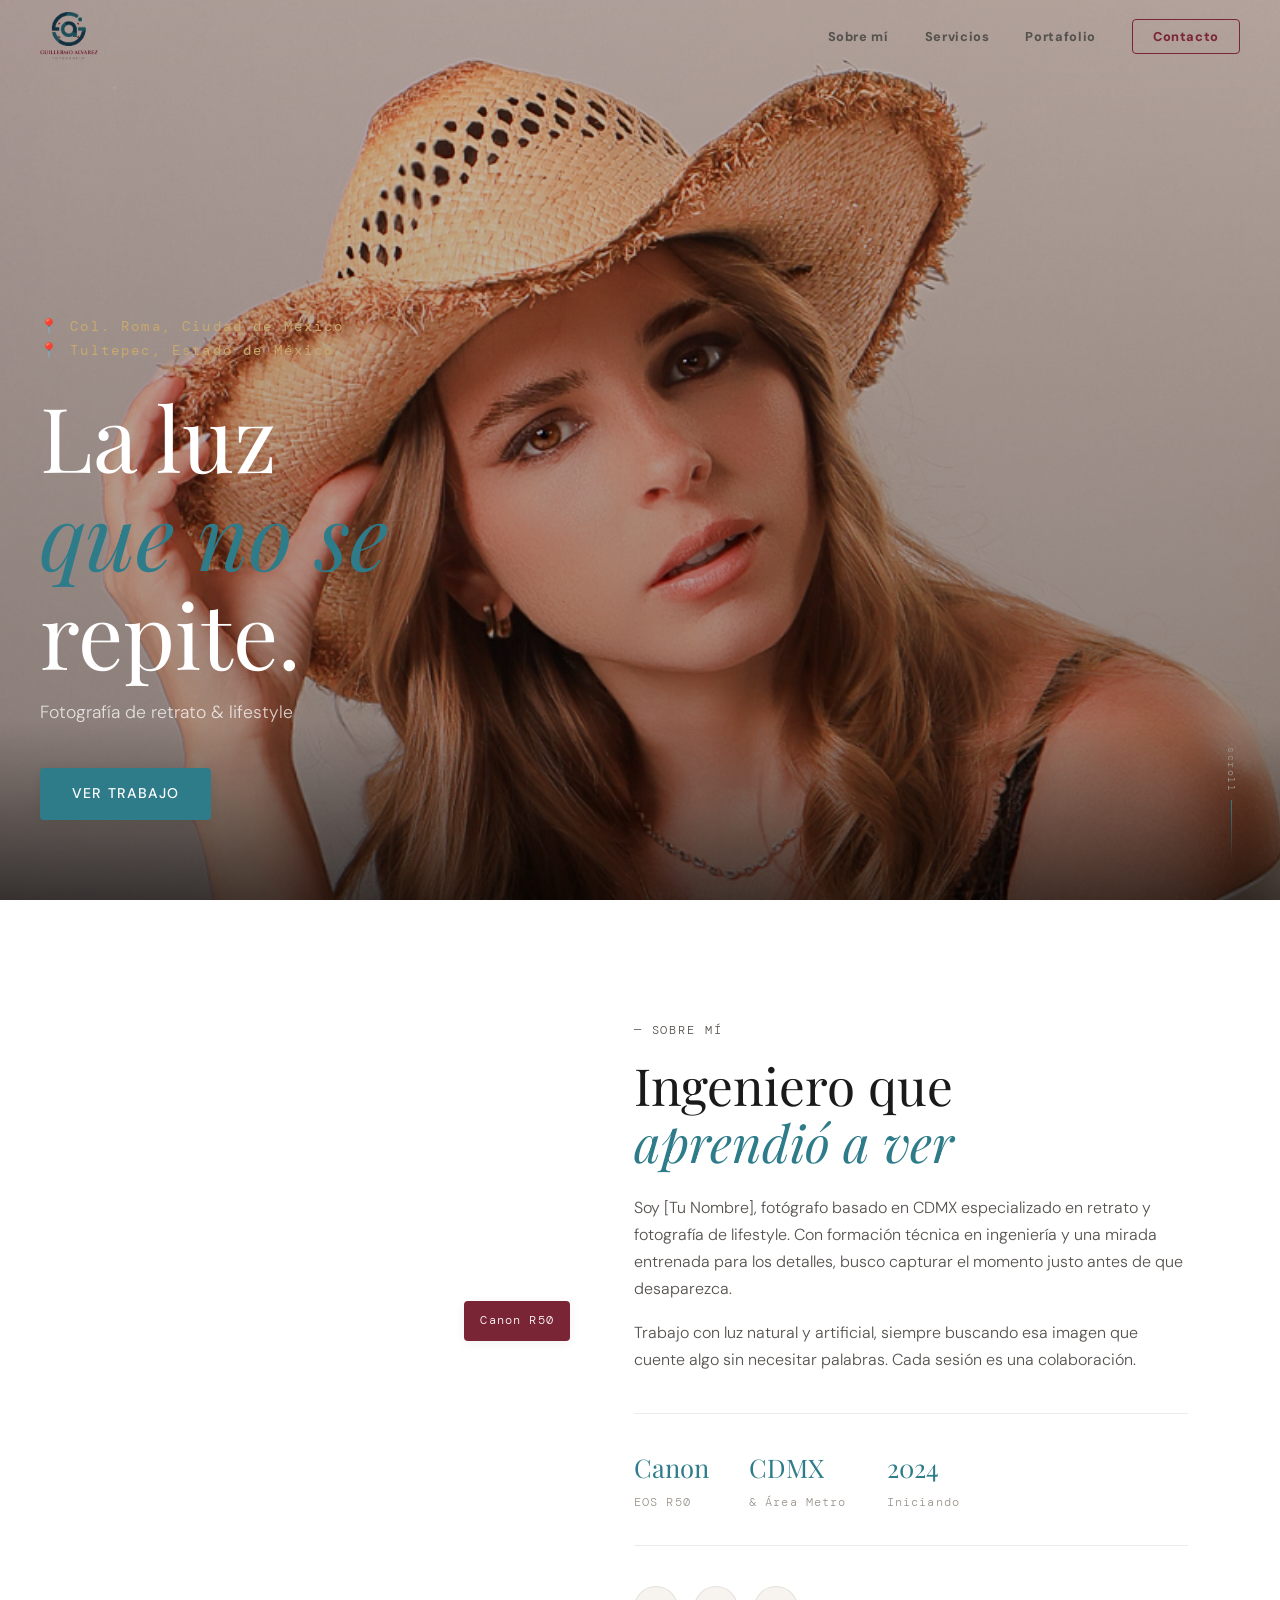
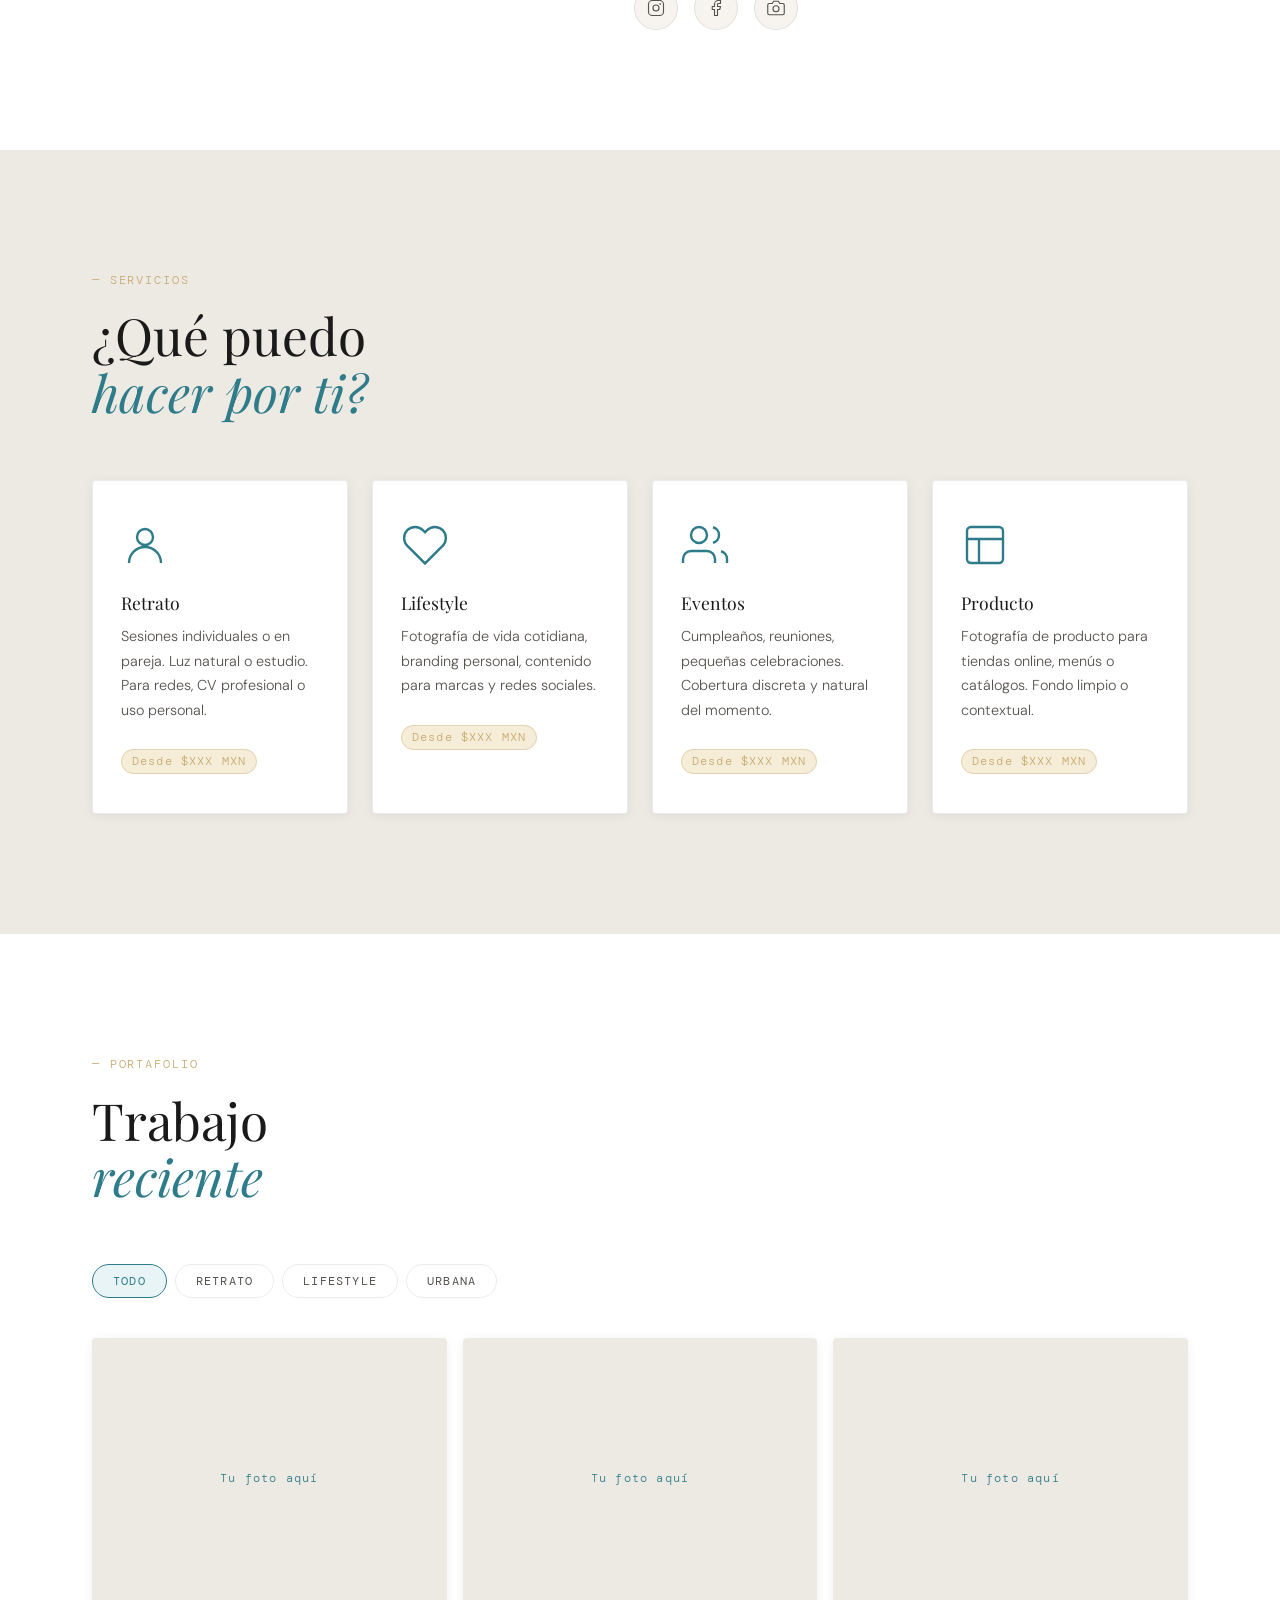
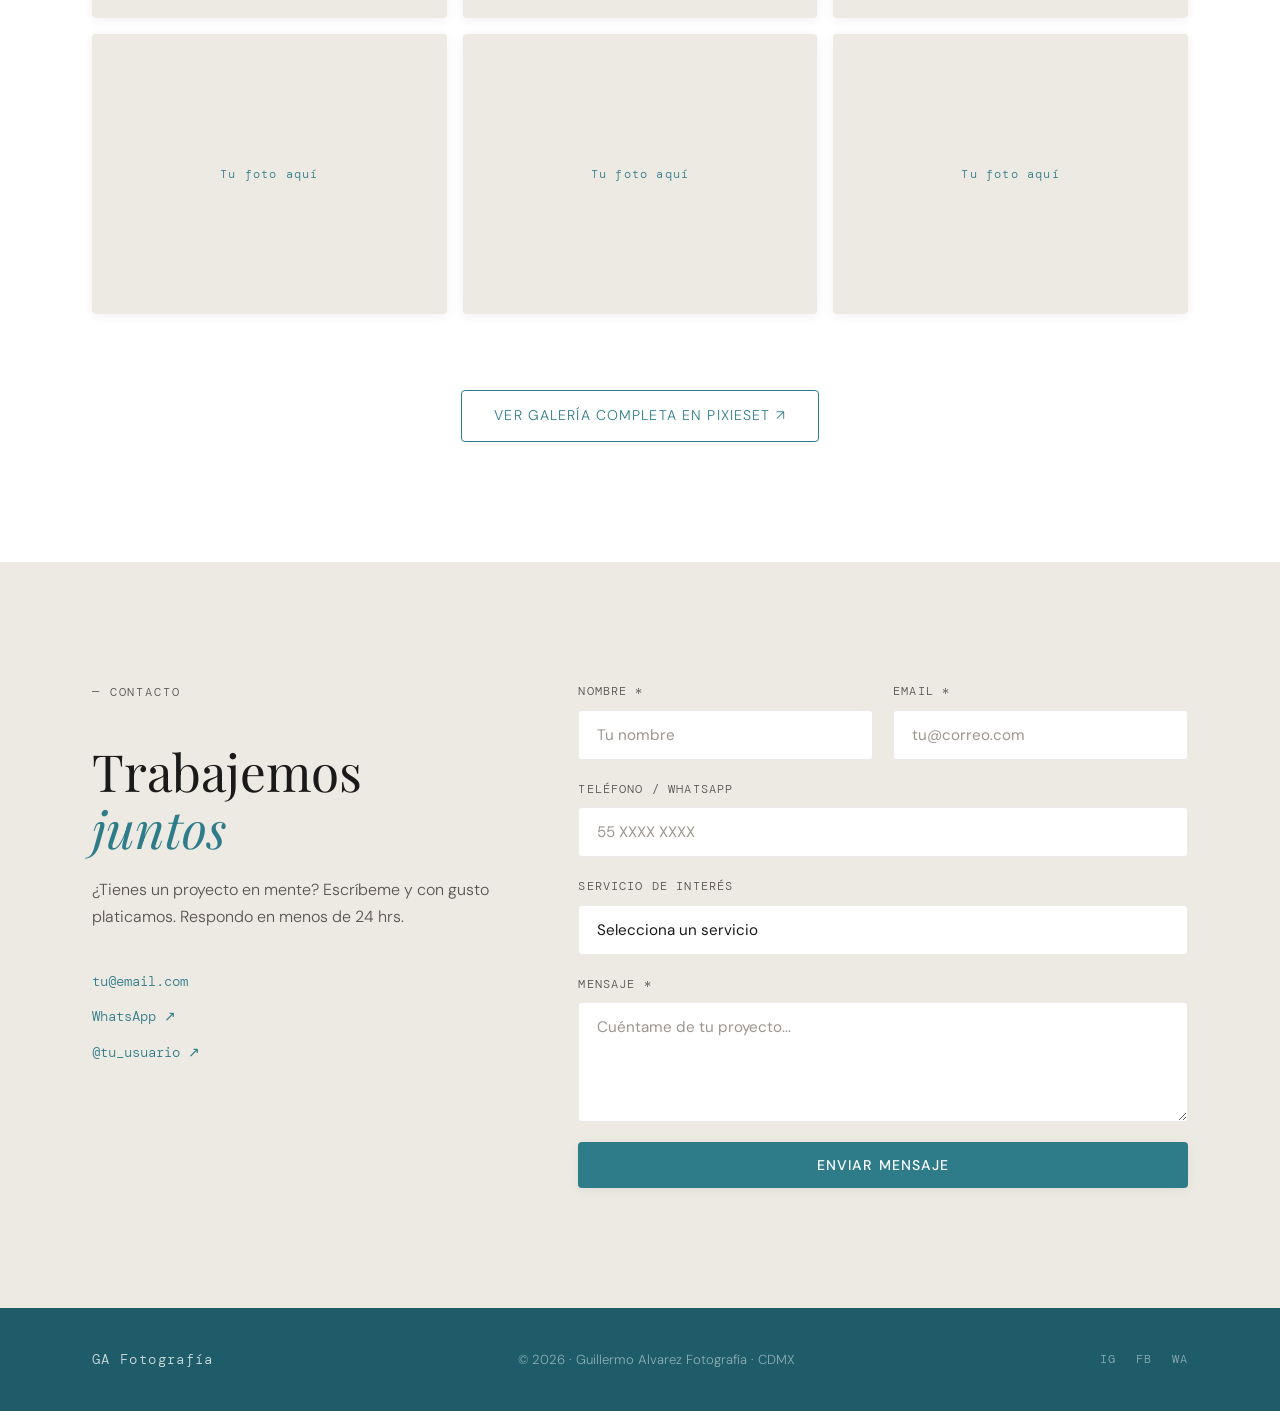
==== index.html @ dd20d793 "Reforzar image hero" ====
<!DOCTYPE html>
<html lang="es">
<head>
  <meta charset="UTF-8" />
  <meta name="viewport" content="width=device-width, initial-scale=1.0" />
  <title>Guillermo Alvarez — Fotografía CDMX</title>
  <meta name="description" content="Fotografía de retrato y lifestyle en CDMX. Guillermo Alvarez Fotografía. Sesiones profesionales y más." />

  <!-- Fonts -->
  <link rel="preconnect" href="https://fonts.googleapis.com">
  <link rel="preconnect" href="https://fonts.gstatic.com" crossorigin>
  <link href="https://fonts.googleapis.com/css2?family=Playfair+Display:ital,wght@0,400;0,700;1,400&family=DM+Sans:wght@300;400;500&family=DM+Mono:wght@300;400&display=swap" rel="stylesheet">

  <link rel="stylesheet" href="assets/css/style.css" />
</head>
<body>

  <!-- ═══════════════════════════════════════════
       NAV
  ═══════════════════════════════════════════ -->
  <nav id="navbar">
    <div class="nav-logo">
      <!-- Pon tu PNG en assets/img/logo.png -->
      <img src="assets/image/logo.png" alt="Guillermo Alvarez Fotografía"
           onerror="this.style.display='none'; this.nextElementSibling.style.display='block'" />
      <span class="nav-logo-text" style="display:none">
        GA <span class="logo-gold">Fotografía</span>
      </span>
    </div>
    <button class="nav-toggle" aria-label="Menú">
      <span></span><span></span><span></span>
    </button>
    <ul class="nav-links">
      <li><a href="#about">Sobre mí</a></li>
      <li><a href="#services">Servicios</a></li>
      <li><a href="#portfolio">Portafolio</a></li>
      <li><a href="#contact" class="nav-cta">Contacto</a></li>
    </ul>
  </nav>

  <!-- ═══════════════════════════════════════════
       HERO
  ═══════════════════════════════════════════ -->
  <section id="hero">
    <div class="hero-bg">
      <!-- Reemplaza este src con tu foto hero -->
      <img src="assets/image/hero/hero_2.jpg" alt="Fotografía hero" class="hero-img" onerror="this.parentElement.classList.add('no-img')" />
      <div class="hero-overlay"></div>
    </div>
    <div class="hero-content">
      <p class="hero-label">📍 Col. Roma, Ciudad de México<br>📍 Tultepec, Estado de México</p>
      <h1 class="hero-title">
        La luz<br/>
        <em>que no se</em><br/>
        repite.
      </h1>
      <p class="hero-sub">Fotografía de retrato & lifestyle</p>
      <a href="#portfolio" class="btn-primary">Ver trabajo</a>
    </div>
    <div class="hero-scroll">
      <span>scroll</span>
      <div class="scroll-line"></div>
    </div>
  </section>

  <!-- ═══════════════════════════════════════════
       ABOUT
  ═══════════════════════════════════════════ -->
  <section id="about">
    <div class="container about-grid">
      <div class="about-img-wrap">
        <!-- Reemplaza con tu foto -->
        <img src="assets/img/about/perfil.jpg" alt="Tu nombre fotógrafo" onerror="this.style.display='none'" />
        <div class="about-img-placeholder">
          <span>TU FOTO</span>
        </div>
        <div class="about-badge">Canon R50</div>
      </div>
      <div class="about-text">
        <p class="section-label">— Sobre mí</p>
        <h2>Ingeniero que<br/><em>aprendió a ver</em></h2>
        <p>
          Soy [Tu Nombre], fotógrafo basado en CDMX especializado en retrato y fotografía de lifestyle.
          Con formación técnica en ingeniería y una mirada entrenada para los detalles,
          busco capturar el momento justo antes de que desaparezca.
        </p>
        <p>
          Trabajo con luz natural y artificial, siempre buscando esa imagen que cuente
          algo sin necesitar palabras. Cada sesión es una colaboración.
        </p>
        <div class="about-stats">
          <div class="stat">
            <span class="stat-num">Canon</span>
            <span class="stat-label">EOS R50</span>
          </div>
          <div class="stat">
            <span class="stat-num">CDMX</span>
            <span class="stat-label">& Área Metro</span>
          </div>
          <div class="stat">
            <span class="stat-num">2024</span>
            <span class="stat-label">Iniciando</span>
          </div>
        </div>
        <div class="about-social">
          <a href="https://instagram.com/tu_usuario" target="_blank" rel="noopener" aria-label="Instagram">
            <svg viewBox="0 0 24 24" fill="none" stroke="currentColor" stroke-width="1.5"><rect x="2" y="2" width="20" height="20" rx="5"/><circle cx="12" cy="12" r="4"/><circle cx="17.5" cy="6.5" r="1" fill="currentColor" stroke="none"/></svg>
          </a>
          <a href="https://facebook.com/tu_usuario" target="_blank" rel="noopener" aria-label="Facebook">
            <svg viewBox="0 0 24 24" fill="none" stroke="currentColor" stroke-width="1.5"><path d="M18 2h-3a5 5 0 0 0-5 5v3H7v4h3v8h4v-8h3l1-4h-4V7a1 1 0 0 1 1-1h3z"/></svg>
          </a>
          <a href="https://pixieset.com/tu_usuario" target="_blank" rel="noopener" aria-label="Pixieset">
            <svg viewBox="0 0 24 24" fill="none" stroke="currentColor" stroke-width="1.5"><path d="M23 19a2 2 0 0 1-2 2H3a2 2 0 0 1-2-2V8a2 2 0 0 1 2-2h4l2-3h6l2 3h4a2 2 0 0 1 2 2z"/><circle cx="12" cy="13" r="4"/></svg>
          </a>
        </div>
      </div>
    </div>
  </section>

  <!-- ═══════════════════════════════════════════
       SERVICES
  ═══════════════════════════════════════════ -->
  <section id="services">
    <div class="container">
      <div class="section-header">
        <p class="section-label">— Servicios</p>
        <h2>¿Qué puedo<br/><em>hacer por ti?</em></h2>
      </div>
      <div class="services-grid">
        <div class="service-card">
          <div class="service-icon">
            <svg viewBox="0 0 24 24" fill="none" stroke="currentColor" stroke-width="1.2"><circle cx="12" cy="8" r="4"/><path d="M20 21a8 8 0 1 0-16 0"/></svg>
          </div>
          <h3>Retrato</h3>
          <p>Sesiones individuales o en pareja. Luz natural o estudio. Para redes, CV profesional o uso personal.</p>
          <span class="service-tag">Desde $XXX MXN</span>
        </div>
        <div class="service-card">
          <div class="service-icon">
            <svg viewBox="0 0 24 24" fill="none" stroke="currentColor" stroke-width="1.2"><path d="M20.84 4.61a5.5 5.5 0 0 0-7.78 0L12 5.67l-1.06-1.06a5.5 5.5 0 0 0-7.78 7.78l1.06 1.06L12 21.23l7.78-7.78 1.06-1.06a5.5 5.5 0 0 0 0-7.78z"/></svg>
          </div>
          <h3>Lifestyle</h3>
          <p>Fotografía de vida cotidiana, branding personal, contenido para marcas y redes sociales.</p>
          <span class="service-tag">Desde $XXX MXN</span>
        </div>
        <div class="service-card">
          <div class="service-icon">
            <svg viewBox="0 0 24 24" fill="none" stroke="currentColor" stroke-width="1.2"><path d="M17 21v-2a4 4 0 0 0-4-4H5a4 4 0 0 0-4 4v2"/><circle cx="9" cy="7" r="4"/><path d="M23 21v-2a4 4 0 0 0-3-3.87"/><path d="M16 3.13a4 4 0 0 1 0 7.75"/></svg>
          </div>
          <h3>Eventos</h3>
          <p>Cumpleaños, reuniones, pequeñas celebraciones. Cobertura discreta y natural del momento.</p>
          <span class="service-tag">Desde $XXX MXN</span>
        </div>
        <div class="service-card">
          <div class="service-icon">
            <svg viewBox="0 0 24 24" fill="none" stroke="currentColor" stroke-width="1.2"><rect x="3" y="3" width="18" height="18" rx="2"/><path d="M3 9h18M9 21V9"/></svg>
          </div>
          <h3>Producto</h3>
          <p>Fotografía de producto para tiendas online, menús o catálogos. Fondo limpio o contextual.</p>
          <span class="service-tag">Desde $XXX MXN</span>
        </div>
      </div>
    </div>
  </section>

  <!-- ═══════════════════════════════════════════
       PORTFOLIO
  ═══════════════════════════════════════════ -->
  <section id="portfolio">
    <div class="container">
      <div class="section-header">
        <p class="section-label">— Portafolio</p>
        <h2>Trabajo<br/><em>reciente</em></h2>
      </div>

      <!-- Filtros -->
      <div class="portfolio-filters">
        <button class="filter-btn active" data-filter="all">Todo</button>
        <button class="filter-btn" data-filter="retrato">Retrato</button>
        <button class="filter-btn" data-filter="lifestyle">Lifestyle</button>
        <button class="filter-btn" data-filter="urbana">Urbana</button>
      </div>

      <!-- Grid de fotos -->
      <div class="portfolio-grid" id="portfolioGrid">
        <!-- Agrega tus fotos aquí. Duplica los .portfolio-item que necesites -->
        <div class="portfolio-item" data-cat="retrato" data-full="assets/img/portfolio/retrato/foto1.jpg">
          <img src="assets/img/portfolio/retrato/foto1.jpg" alt="Retrato 1" loading="lazy" onerror="this.parentElement.classList.add('placeholder-item')"/>
          <div class="portfolio-overlay">
            <span>Retrato</span>
            <button class="zoom-btn" aria-label="Ver foto">↗</button>
          </div>
        </div>
        <div class="portfolio-item" data-cat="lifestyle" data-full="assets/img/portfolio/lifestyle/foto1.jpg">
          <img src="assets/img/portfolio/lifestyle/foto1.jpg" alt="Lifestyle 1" loading="lazy" onerror="this.parentElement.classList.add('placeholder-item')"/>
          <div class="portfolio-overlay">
            <span>Lifestyle</span>
            <button class="zoom-btn" aria-label="Ver foto">↗</button>
          </div>
        </div>
        <div class="portfolio-item" data-cat="urbana" data-full="assets/img/portfolio/urbana/foto1.jpg">
          <img src="assets/img/portfolio/urbana/foto1.jpg" alt="Urbana 1" loading="lazy" onerror="this.parentElement.classList.add('placeholder-item')"/>
          <div class="portfolio-overlay">
            <span>Urbana</span>
            <button class="zoom-btn" aria-label="Ver foto">↗</button>
          </div>
        </div>
        <!-- Repite más items según tus fotos -->
        <div class="portfolio-item" data-cat="retrato" data-full="assets/img/portfolio/retrato/foto2.jpg">
          <img src="assets/img/portfolio/retrato/foto2.jpg" alt="Retrato 2" loading="lazy" onerror="this.parentElement.classList.add('placeholder-item')"/>
          <div class="portfolio-overlay">
            <span>Retrato</span>
            <button class="zoom-btn" aria-label="Ver foto">↗</button>
          </div>
        </div>
        <div class="portfolio-item" data-cat="lifestyle" data-full="assets/img/portfolio/lifestyle/foto2.jpg">
          <img src="assets/img/portfolio/lifestyle/foto2.jpg" alt="Lifestyle 2" loading="lazy" onerror="this.parentElement.classList.add('placeholder-item')"/>
          <div class="portfolio-overlay">
            <span>Lifestyle</span>
            <button class="zoom-btn" aria-label="Ver foto">↗</button>
          </div>
        </div>
        <div class="portfolio-item" data-cat="urbana" data-full="assets/img/portfolio/urbana/foto2.jpg">
          <img src="assets/img/portfolio/urbana/foto2.jpg" alt="Urbana 2" loading="lazy" onerror="this.parentElement.classList.add('placeholder-item')"/>
          <div class="portfolio-overlay">
            <span>Urbana</span>
            <button class="zoom-btn" aria-label="Ver foto">↗</button>
          </div>
        </div>
      </div>

      <div class="portfolio-more">
        <a href="https://pixieset.com/tu_usuario" target="_blank" class="btn-secondary">Ver galería completa en Pixieset ↗</a>
      </div>
    </div>
  </section>

  <!-- ═══════════════════════════════════════════
       LIGHTBOX
  ═══════════════════════════════════════════ -->
  <div id="lightbox" aria-modal="true" role="dialog" aria-label="Imagen ampliada">
    <button id="lb-close" aria-label="Cerrar">✕</button>
    <button id="lb-prev" aria-label="Anterior">‹</button>
    <button id="lb-next" aria-label="Siguiente">›</button>
    <div id="lb-img-wrap">
      <img id="lb-img" src="" alt="Foto ampliada" />
    </div>
  </div>

  <!-- ═══════════════════════════════════════════
       CONTACT
  ═══════════════════════════════════════════ -->
  <section id="contact">
    <div class="container contact-grid">
      <div class="contact-info">
        <p class="section-label">— Contacto</p>
        <h2>Trabajemos<br/><em>juntos</em></h2>
        <p>¿Tienes un proyecto en mente? Escríbeme y con gusto platicamos. Respondo en menos de 24 hrs.</p>
        <div class="contact-links">
          <a href="mailto:tu@email.com">tu@email.com</a>
          <a href="https://wa.me/521XXXXXXXXXX" target="_blank">WhatsApp ↗</a>
          <a href="https://instagram.com/tu_usuario" target="_blank">@tu_usuario ↗</a>
        </div>
      </div>

      <form id="contactForm" class="contact-form" novalidate>
        <div class="form-row">
          <div class="form-group">
            <label for="nombre">Nombre *</label>
            <input type="text" id="nombre" name="nombre" placeholder="Tu nombre" required />
          </div>
          <div class="form-group">
            <label for="email">Email *</label>
            <input type="email" id="email" name="email" placeholder="tu@correo.com" required />
          </div>
        </div>
        <div class="form-group">
          <label for="telefono">Teléfono / WhatsApp</label>
          <input type="tel" id="telefono" name="telefono" placeholder="55 XXXX XXXX" />
        </div>
        <div class="form-group">
          <label for="servicio">Servicio de interés</label>
          <select id="servicio" name="servicio">
            <option value="">Selecciona un servicio</option>
            <option value="retrato">Retrato</option>
            <option value="lifestyle">Lifestyle</option>
            <option value="evento">Evento</option>
            <option value="producto">Producto</option>
            <option value="otro">Otro</option>
          </select>
        </div>
        <div class="form-group">
          <label for="mensaje">Mensaje *</label>
          <textarea id="mensaje" name="mensaje" rows="4" placeholder="Cuéntame de tu proyecto..." required></textarea>
        </div>
        <button type="submit" class="btn-primary btn-full" id="submitBtn">
          <span class="btn-text">Enviar mensaje</span>
          <span class="btn-loading" hidden>Enviando…</span>
        </button>
        <p id="formMsg" class="form-feedback" hidden></p>
      </form>
    </div>
  </section>

  <!-- ═══════════════════════════════════════════
       FOOTER
  ═══════════════════════════════════════════ -->
  <footer>
    <div class="container footer-inner">
      <div class="footer-logo">
        <img src="assets/img/logo.png" alt="Guillermo Alvarez Fotografía"
             onerror="this.style.display='none'; this.nextElementSibling.style.display='block'" />
        <span class="footer-logo-text" style="display:none">GA Fotografía</span>
      </div>
      <p class="footer-copy">© <span id="year"></span> · Guillermo Alvarez Fotografía · CDMX</p>
      <div class="footer-social">
        <a href="https://instagram.com/tu_usuario" target="_blank" aria-label="Instagram">IG</a>
        <a href="https://facebook.com/tu_usuario" target="_blank" aria-label="Facebook">FB</a>
        <a href="https://wa.me/521XXXXXXXXXX" target="_blank" aria-label="WhatsApp">WA</a>
      </div>
    </div>
  </footer>

  <script src="assets/js/main.js"></script>
</body>
</html>
---- assets/css/style.css ----
/* ═══════════════════════════════════════════
   VARIABLES & RESET — Tema claro
   Paleta basada en logo Guillermo Alvarez Fotografía
   Teal/petróleo + borgoña + dorado como acento
═══════════════════════════════════════════ */
:root {
  /* Fondos */
  --bg:        #f7f4f0;
  --bg2:       #ffffff;
  --bg3:       #ede9e3;

  /* Textos */
  --text:       #1a1a1a;
  --text-muted: #55514d;
  --text-light: #9c958e;

  /* Paleta del logo */
  --teal:       #2e7c8a;
  --teal-dark:  #1d5c68;
  --teal-light: #e8f4f6;
  --borgona:    #7a2535;
  --borgona-light: #f5eaec;

  /* Dorado — acento secundario */
  --gold:       #c8a96e;
  --gold-light: #f5edd8;

  /* Acento principal */
  --accent:     var(--teal);
  --accent2:    var(--teal-dark);

  /* Bordes y sombras */
  --border:      rgba(46, 124, 138, 0.15);
  --border-soft: rgba(0,0,0,0.08);
  --shadow-sm:   0 2px 12px rgba(0,0,0,0.06);
  --shadow-md:   0 8px 32px rgba(0,0,0,0.10);

  /* Tipografías */
  --font-display: 'Playfair Display', Georgia, serif;
  --font-body:    'DM Sans', system-ui, sans-serif;
  --font-mono:    'DM Mono', monospace;

  --nav-h:      72px;
  --radius:     4px;
  --transition: 0.35s cubic-bezier(0.4, 0, 0.2, 1);
}

*, *::before, *::after { box-sizing: border-box; margin: 0; padding: 0; }
html { scroll-behavior: smooth; font-size: 16px; }
body {
  background: var(--bg);
  color: var(--text);
  font-family: var(--font-body);
  font-weight: 300;
  line-height: 1.7;
  overflow-x: hidden;
}
img { display: block; max-width: 100%; }
a { color: inherit; text-decoration: none; }
button { cursor: pointer; border: none; background: none; }
ul { list-style: none; }
.container { max-width: 1160px; margin: 0 auto; padding: 0 32px; }

/* ═══════════════════════════════════════════
   TIPOGRAFÍA
═══════════════════════════════════════════ */
h1, h2, h3 { font-family: var(--font-display); font-weight: 400; line-height: 1.1; }
h1 { font-size: clamp(3rem, 7vw, 6rem); }
h2 { font-size: clamp(2rem, 4vw, 3.2rem); }
h3 { font-size: 1.25rem; }
em { font-style: italic; color: var(--teal); }

.section-label {
  font-family: var(--font-mono);
  font-size: 0.78rem;
  letter-spacing: 0.15em;
  color: var(--gold);          /* dorado vive aquí */
  text-transform: uppercase;
  margin-bottom: 16px;
  display: block;
}
.section-header { margin-bottom: 60px; }

/* ═══════════════════════════════════════════
   BOTONES
═══════════════════════════════════════════ */
.btn-primary {
  display: inline-block;
  background: var(--teal);
  color: #fff;
  font-family: var(--font-body);
  font-weight: 500;
  font-size: 0.88rem;
  letter-spacing: 0.08em;
  text-transform: uppercase;
  padding: 14px 32px;
  border-radius: var(--radius);
  box-shadow: var(--shadow-sm);
  transition: background var(--transition), transform var(--transition), box-shadow var(--transition);
}
.btn-primary:hover { background: var(--teal-dark); transform: translateY(-2px); box-shadow: var(--shadow-md); }
.btn-primary.btn-full { width: 100%; text-align: center; }

.btn-secondary {
  display: inline-block;
  border: 1.5px solid var(--teal);
  color: var(--teal);
  font-size: 0.88rem;
  letter-spacing: 0.08em;
  text-transform: uppercase;
  padding: 13px 32px;
  border-radius: var(--radius);
  transition: background var(--transition), color var(--transition);
}
.btn-secondary:hover { background: var(--teal); color: #fff; }

/* ═══════════════════════════════════════════
   NAV
═══════════════════════════════════════════ */
#navbar {
  position: fixed;
  top: 0; left: 0; right: 0;
  z-index: 100;
  height: var(--nav-h);
  display: flex;
  align-items: center;
  justify-content: space-between;
  padding: 0 40px;
  transition: background var(--transition), backdrop-filter var(--transition), box-shadow var(--transition);
}
#navbar.scrolled {
  background: rgba(247,244,240,0.95);
  backdrop-filter: blur(12px);
  box-shadow: 0 1px 0 var(--border-soft);
}

/* Logo: usa tu PNG directamente */
.nav-logo img { height: 48px; width: auto; }
/* Fallback texto */
.nav-logo-text { font-family: var(--font-mono); font-size: 0.9rem; letter-spacing: 0.08em; color: var(--teal); }
.nav-logo-text .logo-gold { color: var(--gold); }

.nav-links { display: flex; align-items: center; gap: 36px; }
.nav-links a {
  font-size: 0.8rem;
  font-weight: 800;
  letter-spacing: 0.05em;
  color: var(--text-muted);
  transition: color var(--transition);
}
.nav-links a:hover { color: var(--teal); }
.nav-links a.nav-cta {
  color: var(--borgona);
  border: 1.5px solid var(--borgona);
  padding: 8px 20px;
  border-radius: var(--radius);
  transition: background var(--transition), color var(--transition);
}
.nav-links a.nav-cta:hover { background: var(--borgona); color: #fff; }

.nav-toggle { display: none; flex-direction: column; gap: 5px; padding: 4px; }
.nav-toggle span { display: block; width: 24px; height: 1.5px; background: var(--text); transition: var(--transition); }

/* ═══════════════════════════════════════════
   HERO
═══════════════════════════════════════════ */
#hero {
  position: relative;
  height: 100svh;
  min-height: 600px;
  display: flex;
  align-items: flex-end;
  overflow: hidden;
}
.hero-bg { position: absolute; inset: 0; background: var(--bg3); }
.hero-img { width: 100%; height: 100%; object-fit: cover; object-position: center top; }
.hero-bg.no-img { background: linear-gradient(135deg, #d4e8ec 0%, var(--bg3) 60%); }
.hero-overlay {
  position: absolute; inset: 0;
  background: linear-gradient(
    to top,
    rgba(0,0,0,0.75) 0%,
    rgba(0,0,0,0.35) 20%,
    rgba(0,0,0,0.20) 100%
  );
}
.hero-content {
  position: relative;
  z-index: 2;
  padding: 0 40px 80px;
  max-width: 700px;
}
.hero-label {
  font-family: var(--font-mono);
  font-size: 0.9rem;
  font-weight: 400;
  color: var(--gold);
  letter-spacing: 0.15em;
  margin-bottom: 24px;
}
.hero-title { margin-bottom: 16px; color: #ffffff; }
.hero-sub { font-size: 1.1rem; color: rgba(255,255,255,0.75); margin-bottom: 40px; }

.hero-scroll {
  position: absolute;
  bottom: 40px; right: 40px;
  display: flex; flex-direction: column; align-items: center; gap: 8px;
  z-index: 2;
}
.hero-scroll span {
  font-family: var(--font-mono);
  font-size: 0.65rem;
  letter-spacing: 0.15em;
  color: var(--text-light);
  writing-mode: vertical-rl;
}
.scroll-line {
  width: 1px; height: 60px;
  background: linear-gradient(to bottom, var(--teal), transparent);
  animation: scrollPulse 2s ease-in-out infinite;
}
@keyframes scrollPulse {
  0%,100% { transform: scaleY(1); opacity: 1; }
  50% { transform: scaleY(0.5); opacity: 0.3; }
}

/* ═══════════════════════════════════════════
   ABOUT
═══════════════════════════════════════════ */
#about { padding: 120px 0; background: var(--bg2); }

.about-grid {
  display: grid;
  grid-template-columns: 1fr 1.2fr;
  gap: 80px;
  align-items: center;
}
.about-img-wrap { position: relative; }
.about-img-wrap img {
  width: 100%; aspect-ratio: 3/4; object-fit: cover;
  border-radius: var(--radius); box-shadow: var(--shadow-md);
}
.about-img-placeholder {
  width: 100%; aspect-ratio: 3/4;
  background: var(--teal-light);
  border: 1.5px dashed var(--teal);
  border-radius: var(--radius);
  display: flex; align-items: center; justify-content: center;
  color: var(--teal);
  font-family: var(--font-mono); font-size: 0.75rem; letter-spacing: 0.1em;
  position: absolute; inset: 0;
}
.about-img-wrap img + .about-img-placeholder { display: none; }

.about-badge {
  position: absolute; bottom: -16px; right: -16px;
  background: var(--borgona); color: #fff;
  font-family: var(--font-mono); font-size: 0.72rem; letter-spacing: 0.1em;
  padding: 10px 16px; border-radius: var(--radius);
  box-shadow: var(--shadow-sm);
}

.about-text h2 { margin-bottom: 24px; }
.about-text p { color: var(--text-muted); margin-bottom: 16px; }

.about-stats {
  display: flex; gap: 40px; margin: 40px 0; padding: 32px 0;
  border-top: 1px solid var(--border-soft);
  border-bottom: 1px solid var(--border-soft);
}
.stat { display: flex; flex-direction: column; }
.stat-num { font-family: var(--font-display); font-size: 1.6rem; color: var(--teal); }
.stat-label { font-family: var(--font-mono); font-size: 0.72rem; color: var(--text-light); letter-spacing: 0.1em; margin-top: 4px; }

.about-social { display: flex; gap: 16px; }
.about-social a {
  width: 44px; height: 44px;
  border: 1.5px solid var(--border-soft); border-radius: 50%;
  display: flex; align-items: center; justify-content: center;
  background: var(--bg); transition: border-color var(--transition), background var(--transition);
}
.about-social a:hover { border-color: var(--teal); background: var(--teal-light); }
.about-social svg { width: 18px; height: 18px; stroke: var(--text-muted); }
.about-social a:hover svg { stroke: var(--teal); }

/* ═══════════════════════════════════════════
   SERVICES
═══════════════════════════════════════════ */
#services { padding: 120px 0; background: var(--bg3); }

.services-grid { display: grid; grid-template-columns: repeat(4, 1fr); gap: 24px; }

.service-card {
  background: var(--bg2); border: 1px solid var(--border-soft);
  border-radius: var(--radius); padding: 40px 28px;
  box-shadow: var(--shadow-sm);
  transition: border-color var(--transition), transform var(--transition), box-shadow var(--transition);
}
.service-card:hover { border-color: var(--teal); transform: translateY(-4px); box-shadow: var(--shadow-md); }
.service-icon { width: 48px; height: 48px; margin-bottom: 24px; }
.service-icon svg { width: 100%; height: 100%; stroke: var(--teal); }
.service-card h3 { margin-bottom: 12px; font-size: 1.1rem; }
.service-card p { font-size: 0.9rem; color: var(--text-muted); margin-bottom: 24px; }
.service-tag {
  font-family: var(--font-mono); font-size: 0.72rem;
  color: var(--gold); letter-spacing: 0.1em;
  border: 1px solid rgba(200,169,110,0.4);
  padding: 4px 10px; border-radius: 20px;
  background: var(--gold-light);
}

/* ═══════════════════════════════════════════
   PORTFOLIO
═══════════════════════════════════════════ */
#portfolio { padding: 120px 0; background: var(--bg2); }

.portfolio-filters { display: flex; gap: 8px; margin-bottom: 40px; flex-wrap: wrap; }
.filter-btn {
  font-family: var(--font-mono); font-size: 0.75rem;
  letter-spacing: 0.1em; text-transform: uppercase;
  padding: 8px 20px; border: 1.5px solid var(--border-soft);
  border-radius: 30px; color: var(--text-muted); background: transparent;
  transition: all var(--transition);
}
.filter-btn:hover, .filter-btn.active {
  border-color: var(--teal); color: var(--teal); background: var(--teal-light);
}

.portfolio-grid { columns: 3; column-gap: 16px; }
.portfolio-item {
  position: relative; break-inside: avoid; margin-bottom: 16px;
  overflow: hidden; border-radius: var(--radius); cursor: pointer;
  background: var(--bg3); box-shadow: var(--shadow-sm);
}
.portfolio-item img { width: 100%; display: block; transition: transform 0.5s ease; }
.portfolio-item.placeholder-item { min-height: 280px; }
.portfolio-item.placeholder-item img { display: none; }
.portfolio-item.placeholder-item::after {
  content: 'Tu foto aquí'; position: absolute; inset: 0;
  display: flex; align-items: center; justify-content: center;
  color: var(--teal); font-family: var(--font-mono); font-size: 0.75rem; letter-spacing: 0.1em;
}
.portfolio-item:hover img { transform: scale(1.04); }

.portfolio-overlay {
  position: absolute; inset: 0;
  background: rgba(46,124,138,0.75);
  display: flex; align-items: flex-end; justify-content: space-between;
  padding: 20px; opacity: 0; transition: opacity var(--transition);
}
.portfolio-item:hover .portfolio-overlay { opacity: 1; }
.portfolio-overlay span {
  font-family: var(--font-mono); font-size: 0.72rem;
  letter-spacing: 0.1em; color: #fff; text-transform: uppercase;
}
.zoom-btn {
  width: 36px; height: 36px; border: 1.5px solid #fff; border-radius: 50%;
  color: #fff; font-size: 1rem;
  display: flex; align-items: center; justify-content: center;
  transition: background var(--transition);
}
.zoom-btn:hover { background: rgba(255,255,255,0.2); }
.portfolio-item.hidden { display: none; }
.portfolio-more { text-align: center; margin-top: 60px; }

/* ═══════════════════════════════════════════
   LIGHTBOX
═══════════════════════════════════════════ */
#lightbox {
  position: fixed; inset: 0; z-index: 200;
  background: rgba(26,26,26,0.97);
  display: flex; align-items: center; justify-content: center;
  opacity: 0; pointer-events: none; transition: opacity 0.3s;
}
#lightbox.open { opacity: 1; pointer-events: all; }
#lb-img-wrap { max-width: 90vw; max-height: 90svh; }
#lb-img { max-width: 100%; max-height: 90svh; object-fit: contain; border-radius: var(--radius); }
#lb-close {
  position: absolute; top: 24px; right: 28px;
  color: rgba(255,255,255,0.5); font-size: 1.5rem;
  transition: color var(--transition); z-index: 201;
}
#lb-close:hover { color: #fff; }
#lb-prev, #lb-next {
  position: absolute; top: 50%; transform: translateY(-50%);
  color: rgba(255,255,255,0.4); font-size: 3rem; padding: 20px;
  transition: color var(--transition); z-index: 201;
}
#lb-prev { left: 8px; } #lb-next { right: 8px; }
#lb-prev:hover, #lb-next:hover { color: var(--teal); }

/* ═══════════════════════════════════════════
   CONTACT
═══════════════════════════════════════════ */
#contact { padding: 120px 0; background: var(--bg3); }

.contact-grid {
  display: grid; grid-template-columns: 1fr 1.5fr;
  gap: 80px; align-items: start;
}
.contact-info h2 { margin-bottom: 20px; }
.contact-info > p { color: var(--text-muted); margin-bottom: 40px; }
.contact-links { display: flex; flex-direction: column; gap: 12px; }
.contact-links a {
  font-family: var(--font-mono); font-size: 0.85rem;
  color: var(--teal); transition: color var(--transition);
}
.contact-links a:hover { color: var(--teal-dark); }

.contact-form { display: flex; flex-direction: column; gap: 20px; }
.form-row { display: grid; grid-template-columns: 1fr 1fr; gap: 20px; }
.form-group { display: flex; flex-direction: column; gap: 8px; }
label {
  font-family: var(--font-mono); font-size: 0.72rem;
  letter-spacing: 0.1em; color: var(--text-muted); text-transform: uppercase;
}
input, select, textarea {
  background: var(--bg2); border: 1.5px solid var(--border-soft);
  border-radius: var(--radius); color: var(--text);
  font-family: var(--font-body); font-size: 0.95rem;
  padding: 14px 18px;
  transition: border-color var(--transition), box-shadow var(--transition);
  outline: none; width: 100%; appearance: none;
}
input::placeholder, textarea::placeholder { color: var(--text-light); }
input:focus, select:focus, textarea:focus {
  border-color: var(--teal);
  box-shadow: 0 0 0 3px rgba(46,124,138,0.1);
}
textarea { resize: vertical; min-height: 120px; }
select { cursor: pointer; }
.form-feedback {
  font-family: var(--font-mono); font-size: 0.82rem;
  padding: 12px 18px; border-radius: var(--radius); text-align: center;
}
.form-feedback.success {
  background: rgba(46,124,138,0.08); color: var(--teal-dark);
  border: 1px solid rgba(46,124,138,0.2);
}
.form-feedback.error {
  background: rgba(122,37,53,0.08); color: var(--borgona);
  border: 1px solid rgba(122,37,53,0.2);
}

/* ═══════════════════════════════════════════
   FOOTER
═══════════════════════════════════════════ */
footer { background: var(--teal-dark); padding: 40px 0; }
.footer-inner { display: flex; align-items: center; justify-content: space-between; gap: 24px; }
.footer-logo img { height: 40px; width: auto; filter: brightness(0) invert(1); }
.footer-logo-text { font-family: var(--font-mono); font-size: 0.85rem; letter-spacing: 0.1em; color: rgba(255,255,255,0.8); }
.footer-copy { font-size: 0.82rem; color: rgba(255,255,255,0.5); }
.footer-social { display: flex; gap: 20px; }
.footer-social a {
  font-family: var(--font-mono); font-size: 0.78rem;
  letter-spacing: 0.08em; color: rgba(255,255,255,0.5);
  transition: color var(--transition);
}
.footer-social a:hover { color: var(--gold); }

/* ═══════════════════════════════════════════
   RESPONSIVE
═══════════════════════════════════════════ */
@media (max-width: 1024px) {
  .services-grid { grid-template-columns: repeat(2, 1fr); }
  .about-grid { grid-template-columns: 1fr 1fr; gap: 48px; }
}
@media (max-width: 768px) {
  .container { padding: 0 20px; }
  #navbar { padding: 0 20px; }
  .nav-toggle { display: flex; z-index: 110; }
  .nav-links {
    position: fixed; top: 0; right: 0; bottom: 0; width: 80%; max-width: 320px;
    background: var(--bg2); flex-direction: column; align-items: flex-start;
    padding: 100px 40px 40px; gap: 32px;
    transform: translateX(100%); transition: transform var(--transition);
    border-left: 1px solid var(--border-soft); z-index: 105; box-shadow: var(--shadow-md);
  }
  .nav-links.open { transform: translateX(0); }
  .nav-links a { font-size: 1.1rem; color: var(--text); }
  .hero-content { padding: 0 20px 60px; }
  .hero-scroll { display: none; }
  #about { padding: 80px 0; }
  .about-grid { grid-template-columns: 1fr; gap: 40px; }
  .about-img-wrap { max-width: 340px; }
  .about-stats { gap: 24px; }
  #services { padding: 80px 0; }
  .services-grid { grid-template-columns: 1fr; }
  #portfolio { padding: 80px 0; }
  .portfolio-grid { columns: 2; }
  #contact { padding: 80px 0; }
  .contact-grid { grid-template-columns: 1fr; gap: 48px; }
  .form-row { grid-template-columns: 1fr; }
  .footer-inner { flex-direction: column; text-align: center; }
}
@media (max-width: 480px) {
  .portfolio-grid { columns: 1; }
  h1 { font-size: 2.8rem; }
  h2 { font-size: 2rem; }
}

/* ═══════════════════════════════════════════
   SCROLL REVEAL
═══════════════════════════════════════════ */
.reveal { opacity: 0; transform: translateY(32px); transition: opacity 0.7s ease, transform 0.7s ease; }
.reveal.visible { opacity: 1; transform: translateY(0); }
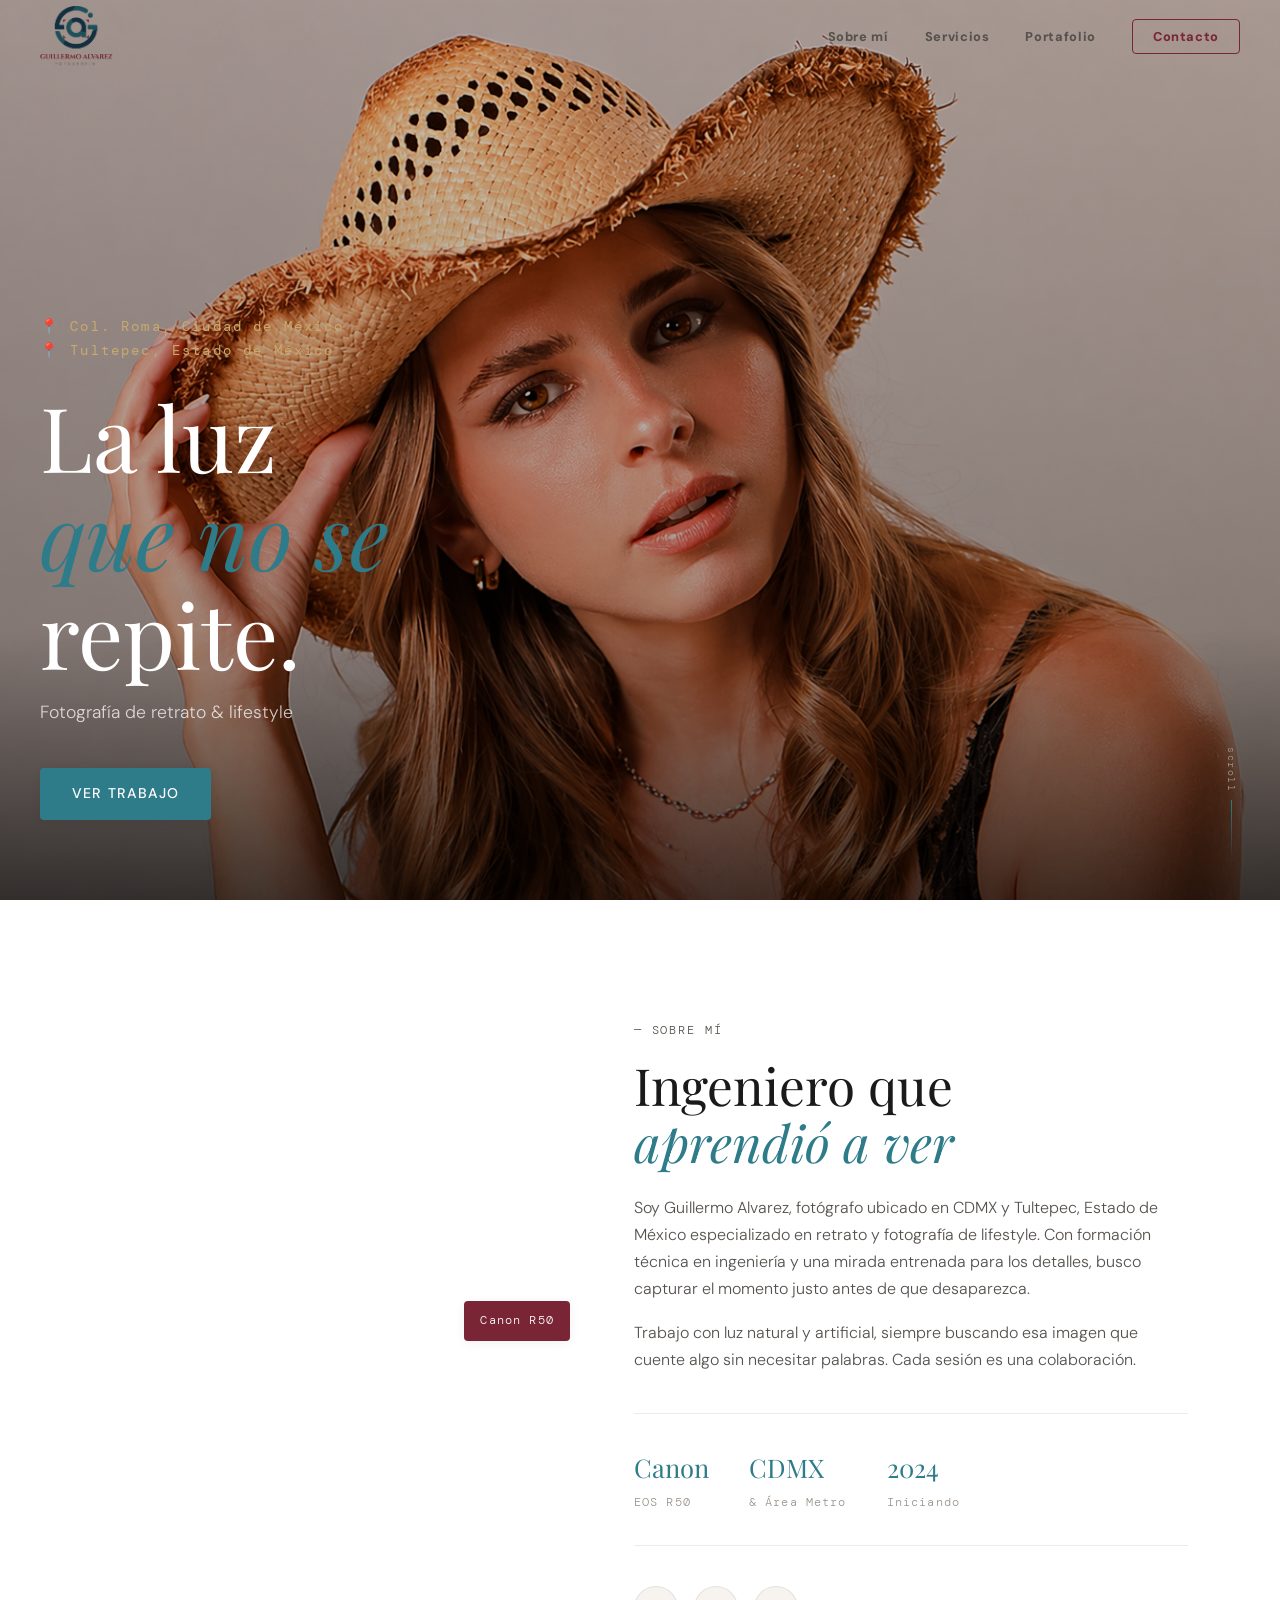
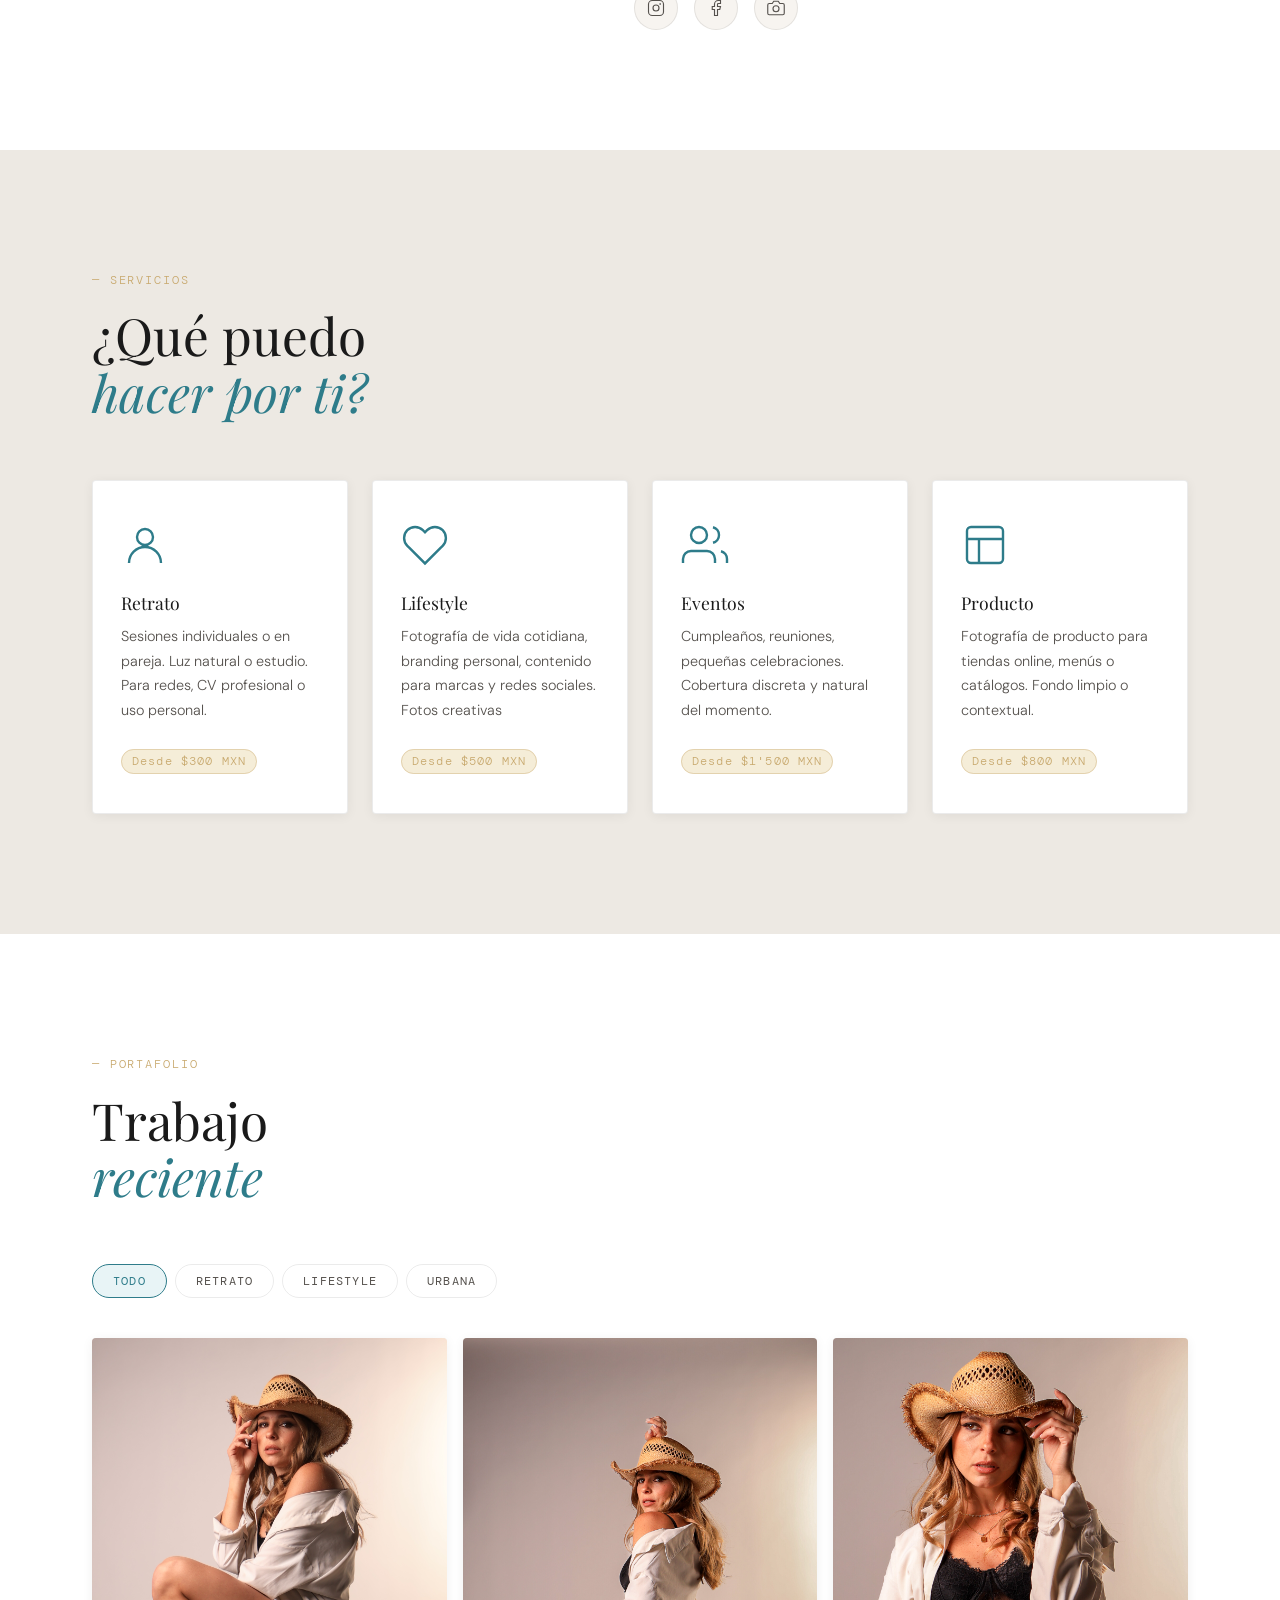
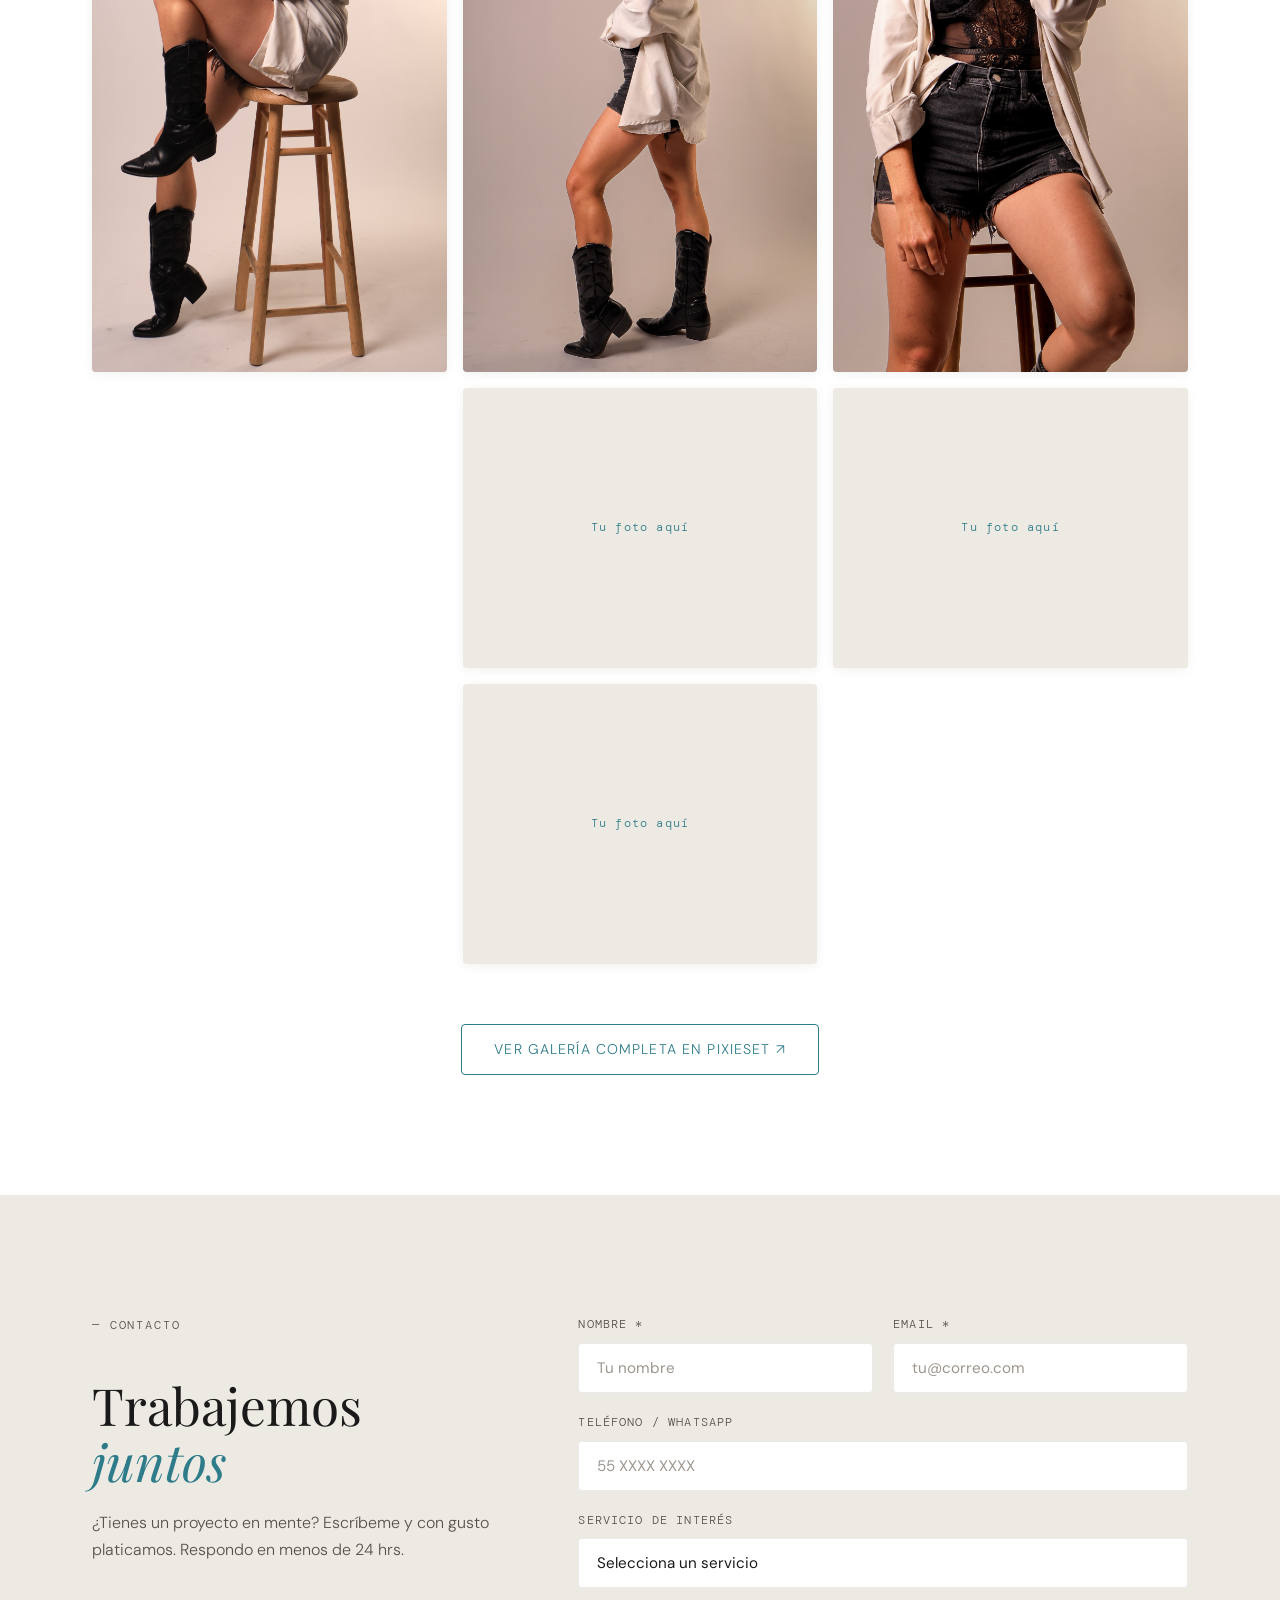
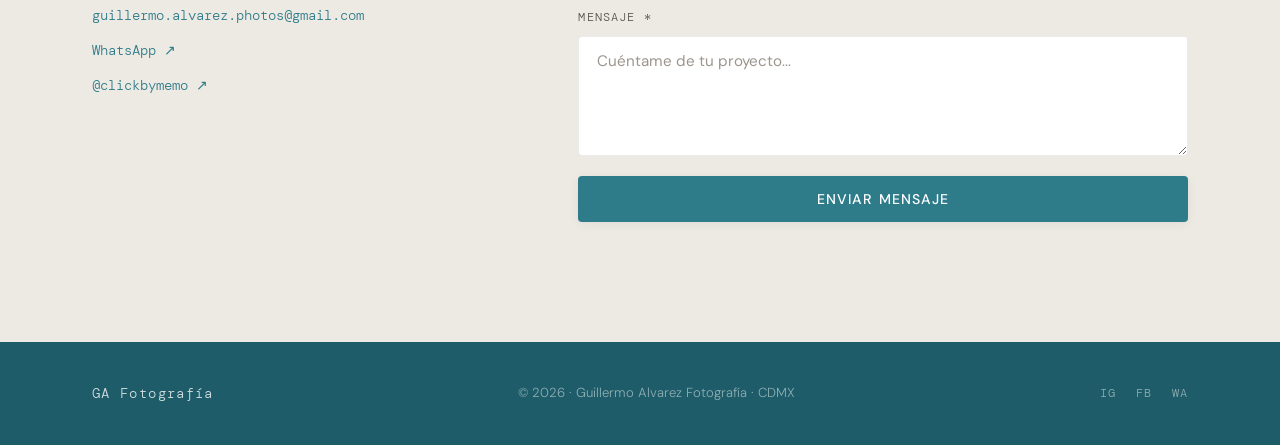
==== commit 8859bc0e: "carga de archivos" ====
--- a/index.html
+++ b/index.html
@@ -10,7 +10,7 @@
   <link rel="preconnect" href="https://fonts.googleapis.com">
   <link rel="preconnect" href="https://fonts.gstatic.com" crossorigin>
   <link href="https://fonts.googleapis.com/css2?family=Playfair+Display:ital,wght@0,400;0,700;1,400&family=DM+Sans:wght@300;400;500&family=DM+Mono:wght@300;400&display=swap" rel="stylesheet">
-
+  <link rel="icon" href="assets/image/icons/icono.ico">
   <link rel="stylesheet" href="assets/css/style.css" />
 </head>
 <body>
@@ -21,8 +21,10 @@
   <nav id="navbar">
     <div class="nav-logo">
       <!-- Pon tu PNG en assets/img/logo.png -->
-      <img src="assets/image/logo.png" alt="Guillermo Alvarez Fotografía"
+       <a href="#">
+      <img src="assets/image/logo.png" alt="Guillermo Alvarez Fotografía" 
            onerror="this.style.display='none'; this.nextElementSibling.style.display='block'" />
+       </a>
       <span class="nav-logo-text" style="display:none">
         GA <span class="logo-gold">Fotografía</span>
       </span>
@@ -44,7 +46,7 @@
   <section id="hero">
     <div class="hero-bg">
       <!-- Reemplaza este src con tu foto hero -->
-      <img src="assets/image/hero/hero_2.jpg" alt="Fotografía hero" class="hero-img" onerror="this.parentElement.classList.add('no-img')" />
+      <img src="assets/image/hero/hero_edited_2.png" alt="Fotografía hero" class="hero-img" onerror="this.parentElement.classList.add('no-img')" />
       <div class="hero-overlay"></div>
     </div>
     <div class="hero-content">
@@ -80,7 +82,7 @@
         <p class="section-label">— Sobre mí</p>
         <h2>Ingeniero que<br/><em>aprendió a ver</em></h2>
         <p>
-          Soy [Tu Nombre], fotógrafo basado en CDMX especializado en retrato y fotografía de lifestyle.
+          Soy Guillermo Alvarez, fotógrafo ubicado en CDMX y Tultepec, Estado de México especializado en retrato y fotografía de lifestyle.
           Con formación técnica en ingeniería y una mirada entrenada para los detalles,
           busco capturar el momento justo antes de que desaparezca.
         </p>
@@ -103,13 +105,13 @@
           </div>
         </div>
         <div class="about-social">
-          <a href="https://instagram.com/tu_usuario" target="_blank" rel="noopener" aria-label="Instagram">
+          <a href="https://www.instagram.com/clickbymemo/" target="_blank" rel="noopener" aria-label="Instagram">
             <svg viewBox="0 0 24 24" fill="none" stroke="currentColor" stroke-width="1.5"><rect x="2" y="2" width="20" height="20" rx="5"/><circle cx="12" cy="12" r="4"/><circle cx="17.5" cy="6.5" r="1" fill="currentColor" stroke="none"/></svg>
           </a>
-          <a href="https://facebook.com/tu_usuario" target="_blank" rel="noopener" aria-label="Facebook">
+          <a href="https://www.facebook.com/memoAlvarez625" target="_blank" rel="noopener" aria-label="Facebook">
             <svg viewBox="0 0 24 24" fill="none" stroke="currentColor" stroke-width="1.5"><path d="M18 2h-3a5 5 0 0 0-5 5v3H7v4h3v8h4v-8h3l1-4h-4V7a1 1 0 0 1 1-1h3z"/></svg>
           </a>
-          <a href="https://pixieset.com/tu_usuario" target="_blank" rel="noopener" aria-label="Pixieset">
+          <a href="https://galleries.pixieset.com/starred/collections" target="_blank" rel="noopener" aria-label="Pixieset">
             <svg viewBox="0 0 24 24" fill="none" stroke="currentColor" stroke-width="1.5"><path d="M23 19a2 2 0 0 1-2 2H3a2 2 0 0 1-2-2V8a2 2 0 0 1 2-2h4l2-3h6l2 3h4a2 2 0 0 1 2 2z"/><circle cx="12" cy="13" r="4"/></svg>
           </a>
         </div>
@@ -133,15 +135,15 @@
           </div>
           <h3>Retrato</h3>
           <p>Sesiones individuales o en pareja. Luz natural o estudio. Para redes, CV profesional o uso personal.</p>
-          <span class="service-tag">Desde $XXX MXN</span>
+          <span class="service-tag">Desde $300 MXN</span>
         </div>
         <div class="service-card">
           <div class="service-icon">
             <svg viewBox="0 0 24 24" fill="none" stroke="currentColor" stroke-width="1.2"><path d="M20.84 4.61a5.5 5.5 0 0 0-7.78 0L12 5.67l-1.06-1.06a5.5 5.5 0 0 0-7.78 7.78l1.06 1.06L12 21.23l7.78-7.78 1.06-1.06a5.5 5.5 0 0 0 0-7.78z"/></svg>
           </div>
           <h3>Lifestyle</h3>
-          <p>Fotografía de vida cotidiana, branding personal, contenido para marcas y redes sociales.</p>
-          <span class="service-tag">Desde $XXX MXN</span>
+          <p>Fotografía de vida cotidiana, branding personal, contenido para marcas y redes sociales. Fotos creativas</p>
+          <span class="service-tag">Desde $500 MXN</span>
         </div>
         <div class="service-card">
           <div class="service-icon">
@@ -149,7 +151,7 @@
           </div>
           <h3>Eventos</h3>
           <p>Cumpleaños, reuniones, pequeñas celebraciones. Cobertura discreta y natural del momento.</p>
-          <span class="service-tag">Desde $XXX MXN</span>
+          <span class="service-tag">Desde $1'500 MXN</span>
         </div>
         <div class="service-card">
           <div class="service-icon">
@@ -157,7 +159,7 @@
           </div>
           <h3>Producto</h3>
           <p>Fotografía de producto para tiendas online, menús o catálogos. Fondo limpio o contextual.</p>
-          <span class="service-tag">Desde $XXX MXN</span>
+          <span class="service-tag">Desde $800 MXN</span>
         </div>
       </div>
     </div>
@@ -184,15 +186,15 @@
       <!-- Grid de fotos -->
       <div class="portfolio-grid" id="portfolioGrid">
         <!-- Agrega tus fotos aquí. Duplica los .portfolio-item que necesites -->
-        <div class="portfolio-item" data-cat="retrato" data-full="assets/img/portfolio/retrato/foto1.jpg">
-          <img src="assets/img/portfolio/retrato/foto1.jpg" alt="Retrato 1" loading="lazy" onerror="this.parentElement.classList.add('placeholder-item')"/>
+        <div class="portfolio-item" data-cat="retrato" data-full="assets/image/portafolio/retrato/IMG_4003.JPG">
+          <img src="assets/image/portafolio/retrato/IMG_4003.JPG" alt="Retrato 1" loading="lazy" onerror="this.parentElement.classList.add('placeholder-item')"/>
           <div class="portfolio-overlay">
             <span>Retrato</span>
             <button class="zoom-btn" aria-label="Ver foto">↗</button>
           </div>
         </div>
-        <div class="portfolio-item" data-cat="lifestyle" data-full="assets/img/portfolio/lifestyle/foto1.jpg">
-          <img src="assets/img/portfolio/lifestyle/foto1.jpg" alt="Lifestyle 1" loading="lazy" onerror="this.parentElement.classList.add('placeholder-item')"/>
+        <div class="portfolio-item" data-cat="lifestyle" data-full="assets/image/portafolio/lifestyle/photo-2.jpg">
+          <img src="assets/image/portafolio/lifestyle/photo-2.jpg" alt="Lifestyle 1" loading="lazy" onerror="this.parentElement.classList.add('placeholder-item')"/>
           <div class="portfolio-overlay">
             <span>Lifestyle</span>
             <button class="zoom-btn" aria-label="Ver foto">↗</button>
@@ -214,7 +216,7 @@
           </div>
         </div>
         <div class="portfolio-item" data-cat="lifestyle" data-full="assets/img/portfolio/lifestyle/foto2.jpg">
-          <img src="assets/img/portfolio/lifestyle/foto2.jpg" alt="Lifestyle 2" loading="lazy" onerror="this.parentElement.classList.add('placeholder-item')"/>
+          <img src="assets/image/portafolio/lifestyle/photo-5.jpg" alt="Lifestyle 2" loading="lazy" onerror="this.parentElement.classList.add('placeholder-item')"/>
           <div class="portfolio-overlay">
             <span>Lifestyle</span>
             <button class="zoom-btn" aria-label="Ver foto">↗</button>
@@ -230,7 +232,7 @@
       </div>
 
       <div class="portfolio-more">
-        <a href="https://pixieset.com/tu_usuario" target="_blank" class="btn-secondary">Ver galería completa en Pixieset ↗</a>
+        <a href="https://galleries.pixieset.com/starred/collections" target="_blank" class="btn-secondary">Ver galería completa en Pixieset ↗</a>
       </div>
     </div>
   </section>
@@ -257,9 +259,9 @@
         <h2>Trabajemos<br/><em>juntos</em></h2>
         <p>¿Tienes un proyecto en mente? Escríbeme y con gusto platicamos. Respondo en menos de 24 hrs.</p>
         <div class="contact-links">
-          <a href="mailto:tu@email.com">tu@email.com</a>
-          <a href="https://wa.me/521XXXXXXXXXX" target="_blank">WhatsApp ↗</a>
-          <a href="https://instagram.com/tu_usuario" target="_blank">@tu_usuario ↗</a>
+          <a href="mailto:guillermo.alvarez.photos@gmail.com">guillermo.alvarez.photos@gmail.com</a>
+          <a href="https://wa.me/5215662999954" target="_blank">WhatsApp ↗</a>
+          <a href="https://www.instagram.com/clickbymemo/" target="_blank">@clickbymemo ↗</a>
         </div>
       </div>
 
@@ -314,9 +316,9 @@
       </div>
       <p class="footer-copy">© <span id="year"></span> · Guillermo Alvarez Fotografía · CDMX</p>
       <div class="footer-social">
-        <a href="https://instagram.com/tu_usuario" target="_blank" aria-label="Instagram">IG</a>
-        <a href="https://facebook.com/tu_usuario" target="_blank" aria-label="Facebook">FB</a>
-        <a href="https://wa.me/521XXXXXXXXXX" target="_blank" aria-label="WhatsApp">WA</a>
+        <a href="https://www.instagram.com/clickbymemo/" target="_blank" aria-label="Instagram">IG</a>
+        <a href="https://www.facebook.com/memoAlvarez625" target="_blank" aria-label="Facebook">FB</a>
+        <a href="https://wa.me/5215662999954" target="_blank" aria-label="WhatsApp">WA</a>
       </div>
     </div>
   </footer>
--- a/assets/css/style.css
+++ b/assets/css/style.css
@@ -135,7 +135,7 @@
 }
 
 /* Logo: usa tu PNG directamente */
-.nav-logo img { height: 48px; width: auto; }
+.nav-logo img { height: 60px; width: auto; }
 /* Fallback texto */
 .nav-logo-text { font-family: var(--font-mono); font-size: 0.9rem; letter-spacing: 0.08em; color: var(--teal); }
 .nav-logo-text .logo-gold { color: var(--gold); }
@@ -180,7 +180,7 @@
   background: linear-gradient(
     to top,
     rgba(0,0,0,0.75) 0%,
-    rgba(0,0,0,0.35) 20%,
+    rgba(0,0,0,0.35) 30%,
     rgba(0,0,0,0.20) 100%
   );
 }
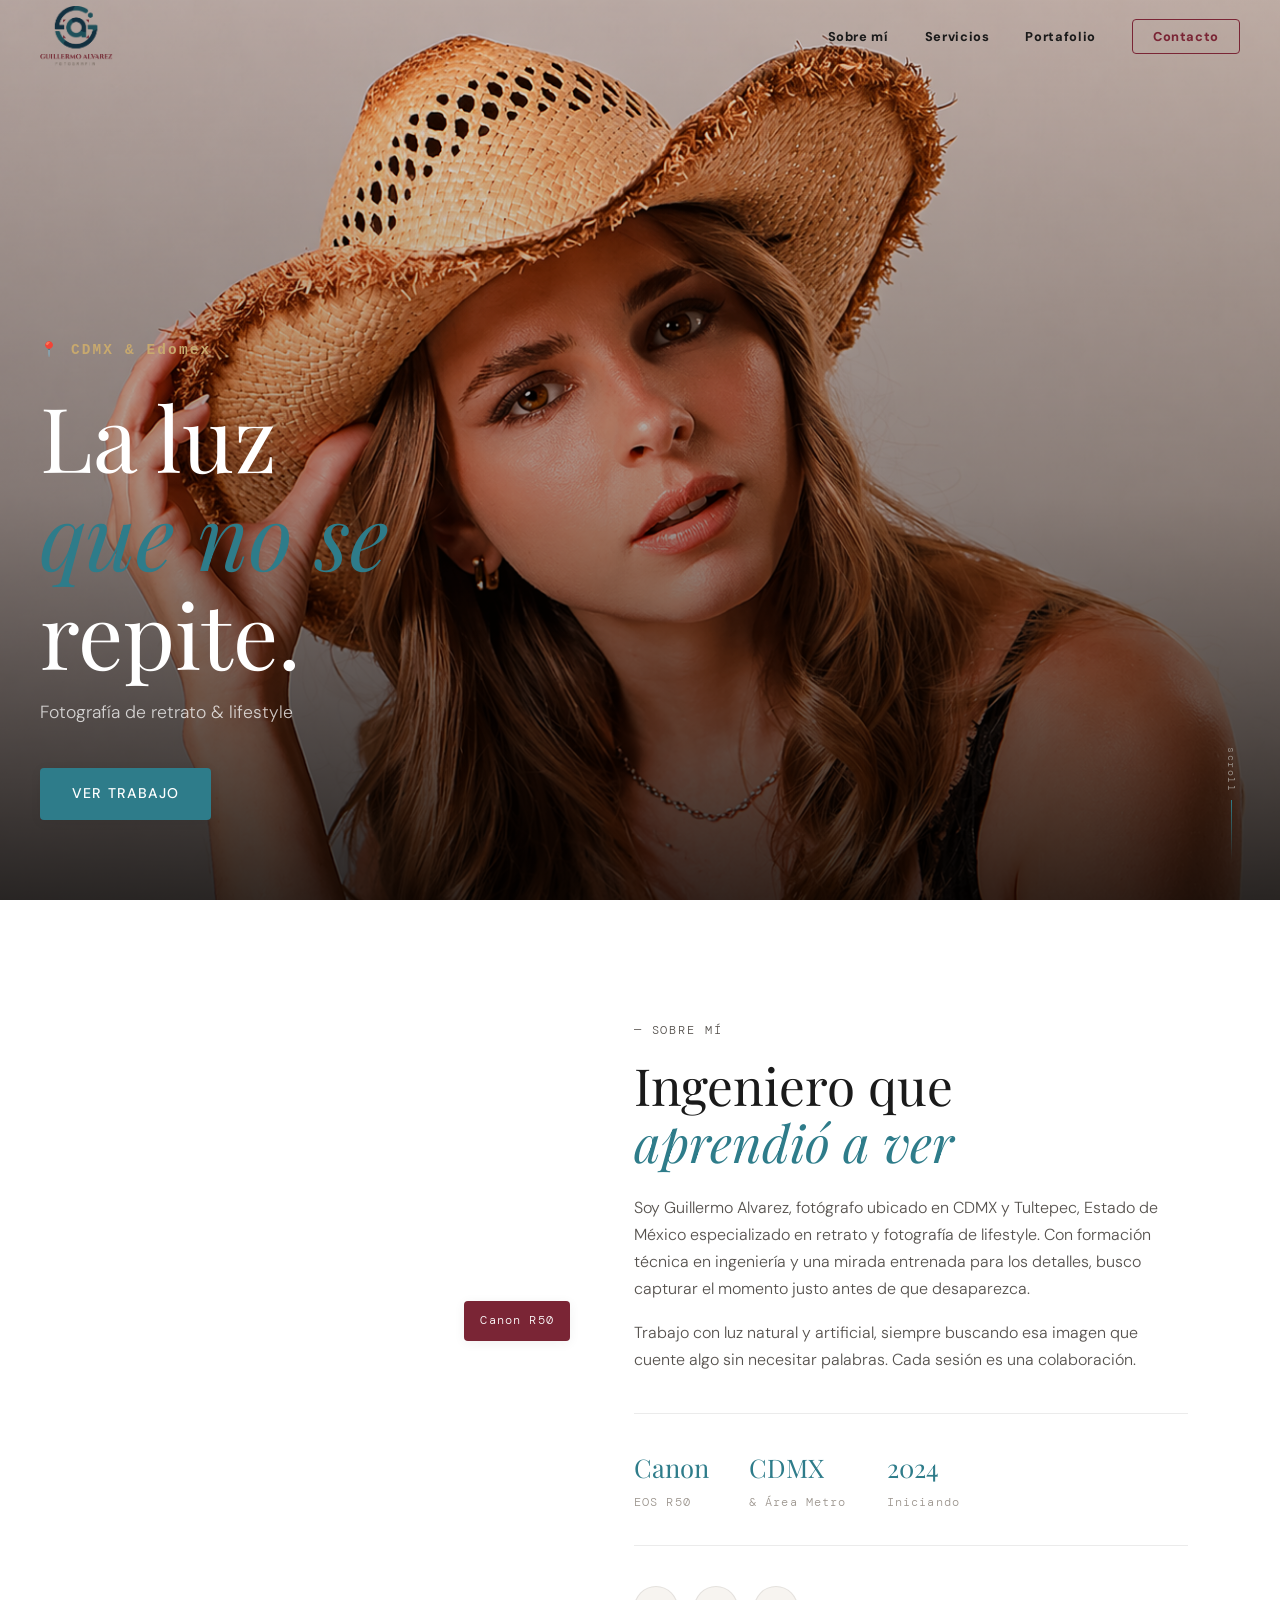
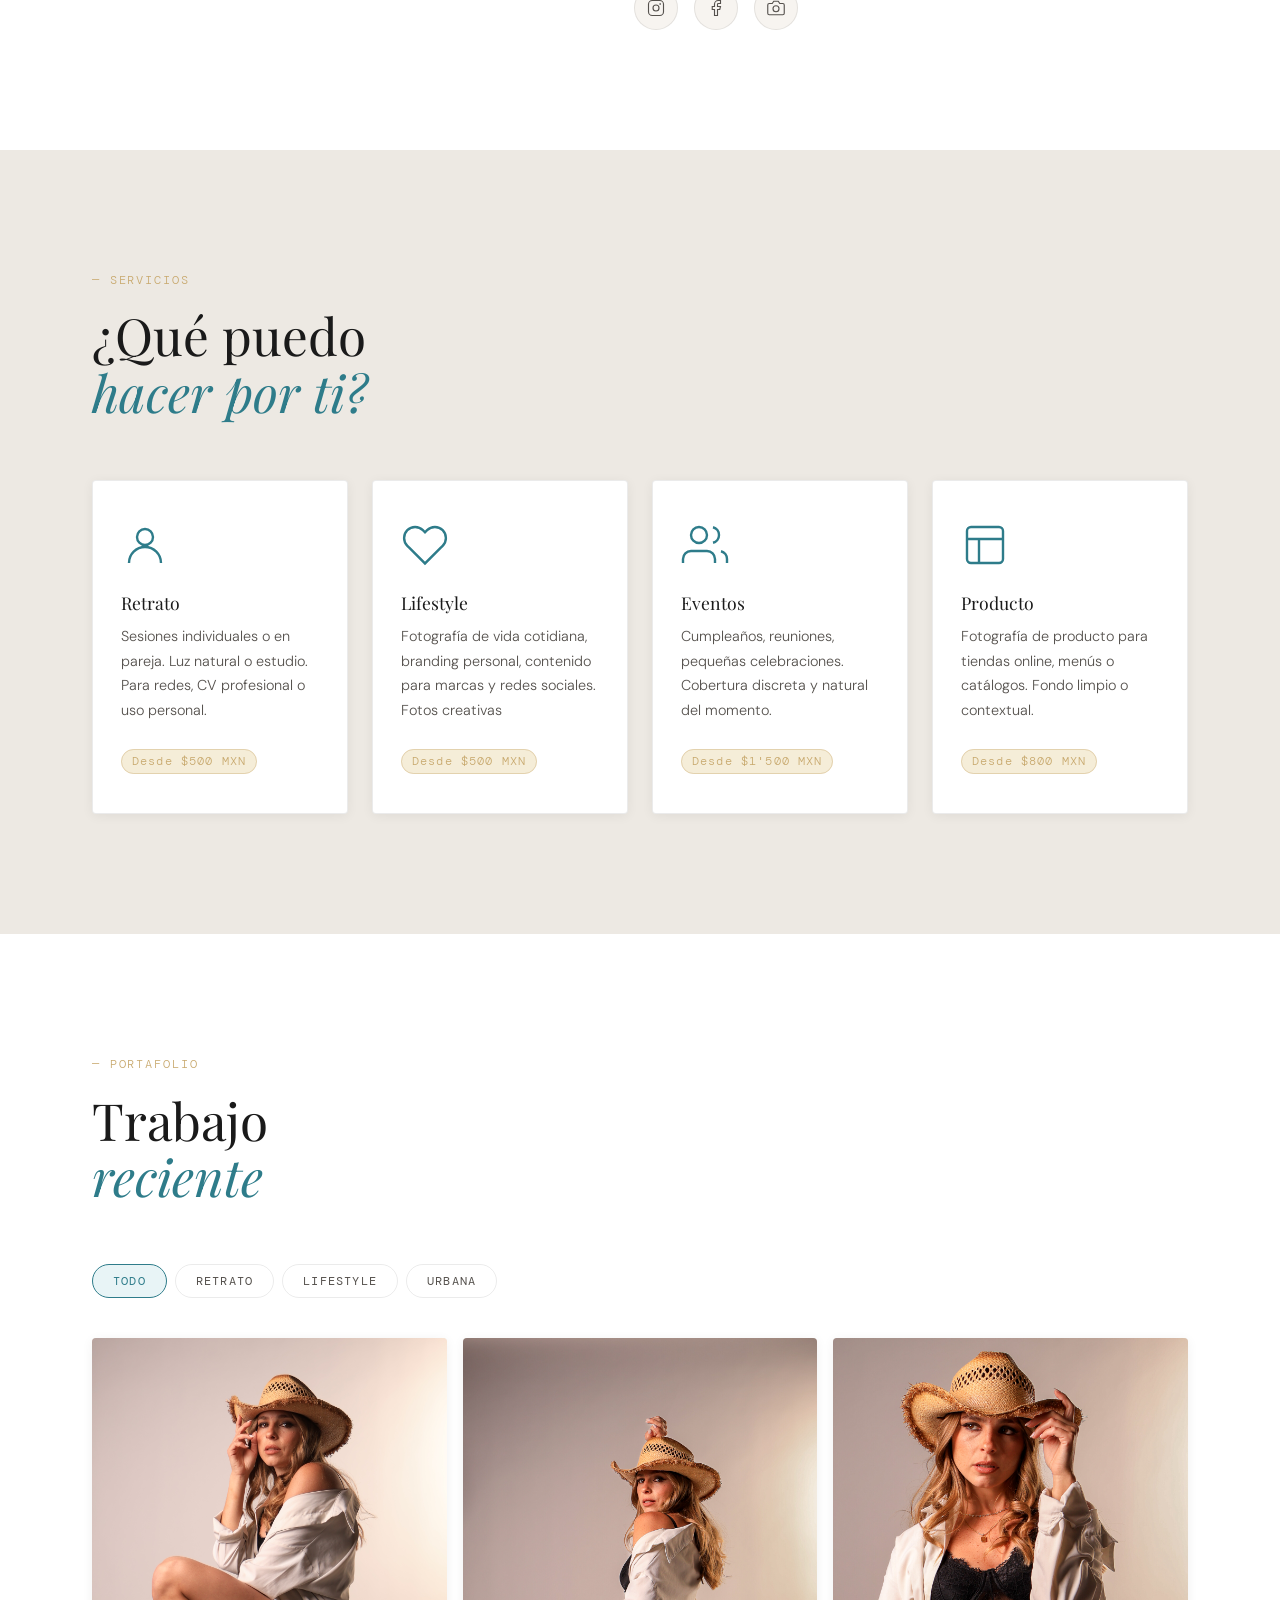
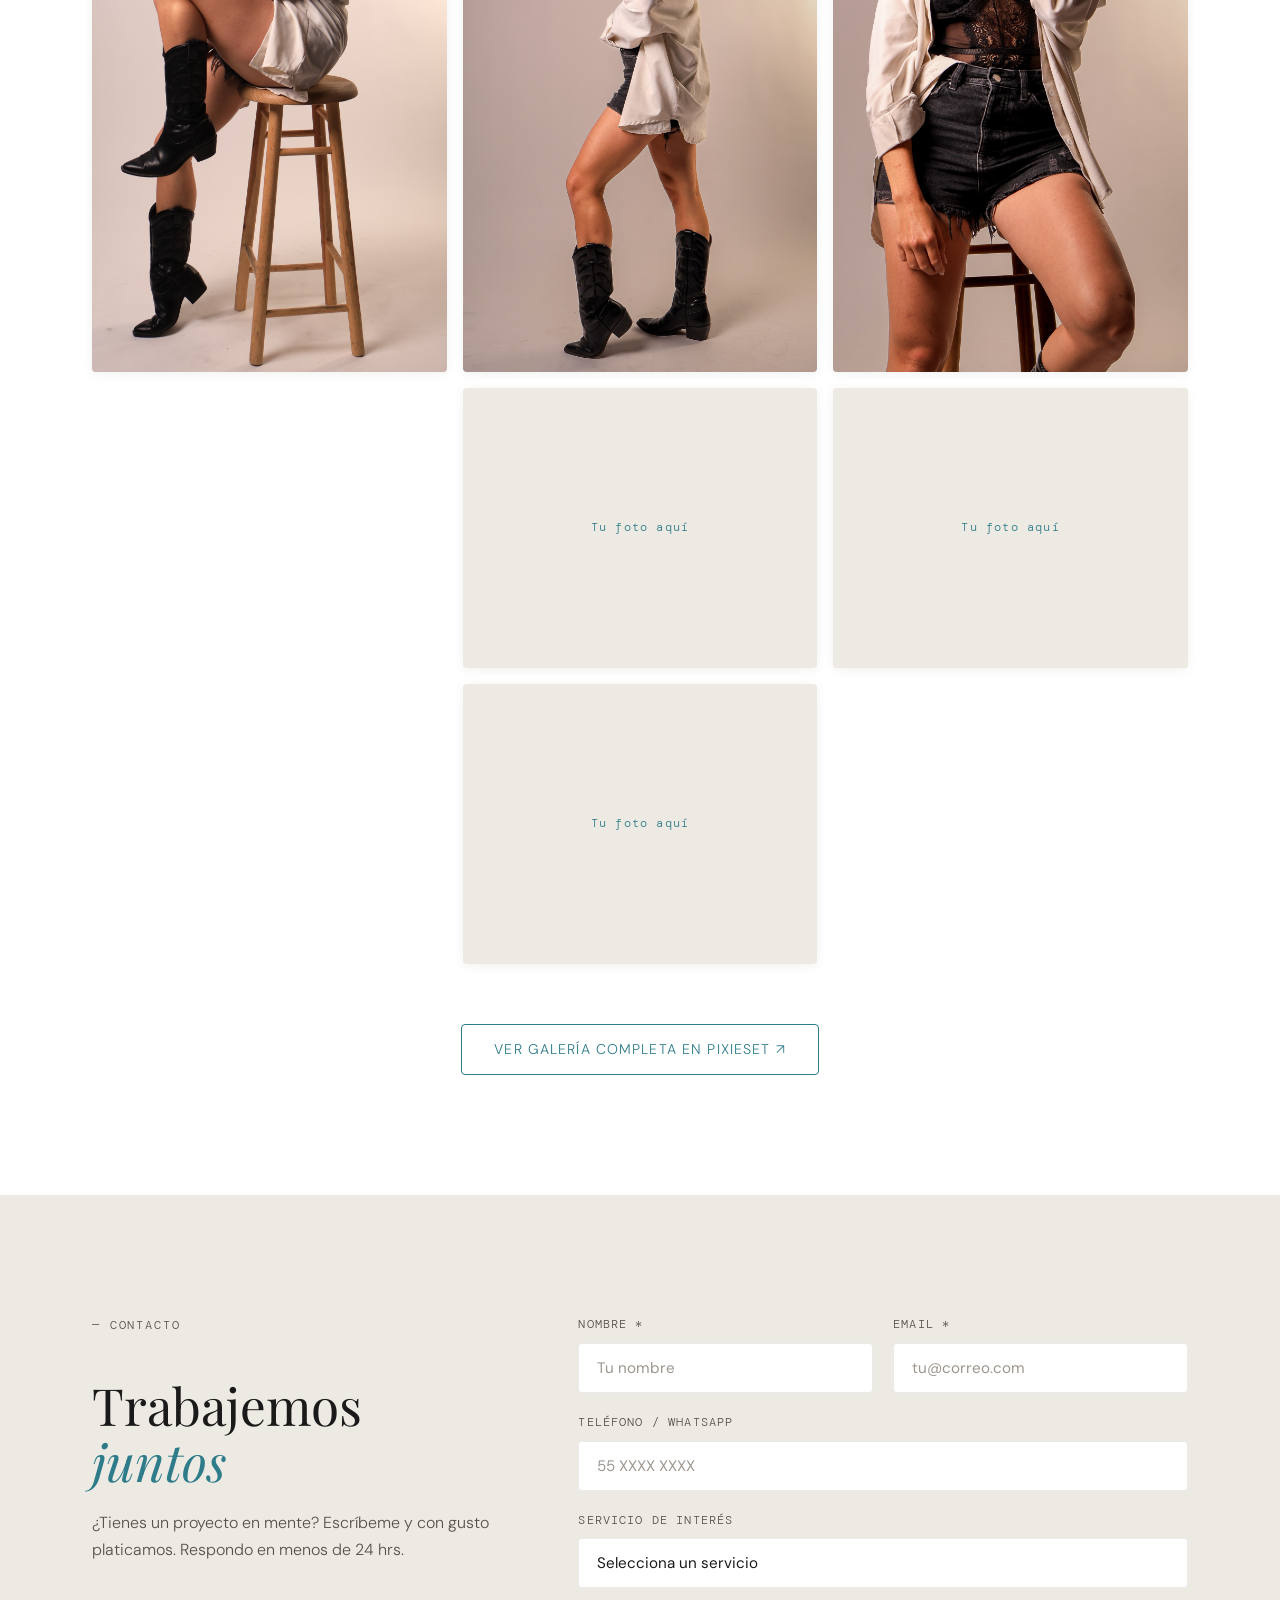
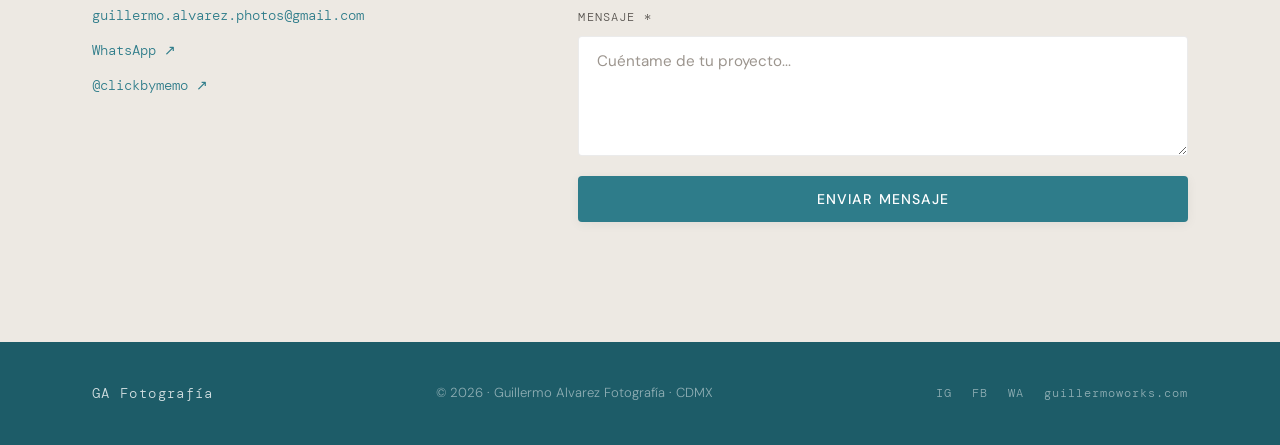
==== commit 80a91974: "primera version" ====
--- a/index.html
+++ b/index.html
@@ -50,7 +50,7 @@
       <div class="hero-overlay"></div>
     </div>
     <div class="hero-content">
-      <p class="hero-label">📍 Col. Roma, Ciudad de México<br>📍 Tultepec, Estado de México</p>
+      <p class="hero-label">📍 CDMX & Edomex</p>
       <h1 class="hero-title">
         La luz<br/>
         <em>que no se</em><br/>
@@ -135,7 +135,7 @@
           </div>
           <h3>Retrato</h3>
           <p>Sesiones individuales o en pareja. Luz natural o estudio. Para redes, CV profesional o uso personal.</p>
-          <span class="service-tag">Desde $300 MXN</span>
+          <span class="service-tag">Desde $500 MXN</span>
         </div>
         <div class="service-card">
           <div class="service-icon">
@@ -319,6 +319,7 @@
         <a href="https://www.instagram.com/clickbymemo/" target="_blank" aria-label="Instagram">IG</a>
         <a href="https://www.facebook.com/memoAlvarez625" target="_blank" aria-label="Facebook">FB</a>
         <a href="https://wa.me/5215662999954" target="_blank" aria-label="WhatsApp">WA</a>
+        <a href="https://guillermoworks.com">guillermoworks.com</a>
       </div>
     </div>
   </footer>
--- a/assets/css/style.css
+++ b/assets/css/style.css
@@ -145,7 +145,7 @@
   font-size: 0.8rem;
   font-weight: 800;
   letter-spacing: 0.05em;
-  color: var(--text-muted);
+  color: #1a1a1a;
   transition: color var(--transition);
 }
 .nav-links a:hover { color: var(--teal); }
@@ -179,9 +179,9 @@
   position: absolute; inset: 0;
   background: linear-gradient(
     to top,
-    rgba(0,0,0,0.75) 0%,
-    rgba(0,0,0,0.35) 30%,
-    rgba(0,0,0,0.20) 100%
+    rgba(0,0,0,0.80) 0%,
+    rgba(0,0,0,0.35) 45%,
+    rgba(0,0,0,0.10) 100%
   );
 }
 .hero-content {
@@ -193,7 +193,7 @@
 .hero-label {
   font-family: var(--font-mono);
   font-size: 0.9rem;
-  font-weight: 400;
+  font-weight: 800;
   color: var(--gold);
   letter-spacing: 0.15em;
   margin-bottom: 24px;
@@ -477,8 +477,19 @@
     border-left: 1px solid var(--border-soft); z-index: 105; box-shadow: var(--shadow-md);
   }
   .nav-links.open { transform: translateX(0); }
-  .nav-links a { font-size: 1.1rem; color: var(--text); }
-  .hero-content { padding: 0 20px 60px; }
+  .nav-links a {
+  font-size: 0.85rem;
+  font-weight: 400;
+  letter-spacing: 0.05em;
+  color: var(--text);        /* ← cambia text-muted por text */
+  transition: color var(--transition);
+}
+  .hero-content {
+  position: relative;
+  z-index: 2;
+  padding: 0 40px 120px;   /* ← sube de 80px a 120px */
+  max-width: 700px;
+}
   .hero-scroll { display: none; }
   #about { padding: 80px 0; }
   .about-grid { grid-template-columns: 1fr; gap: 40px; }
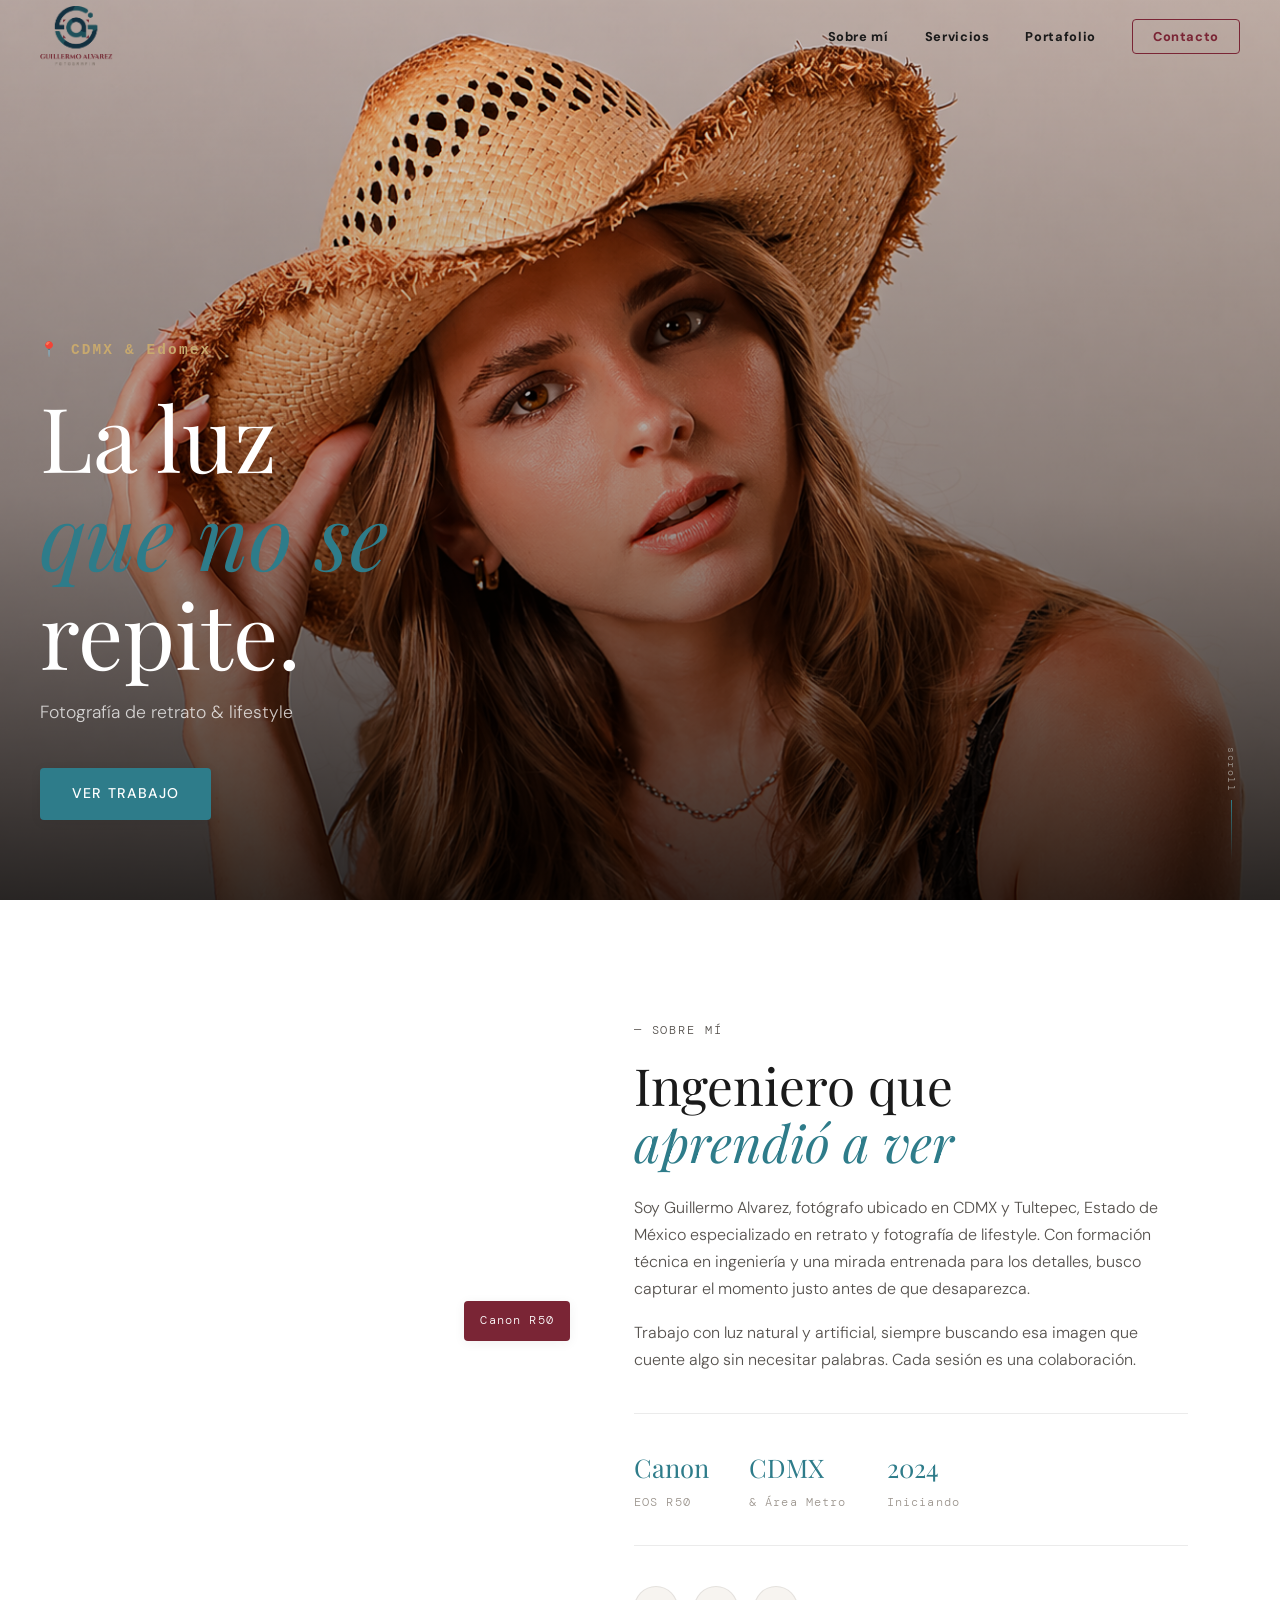
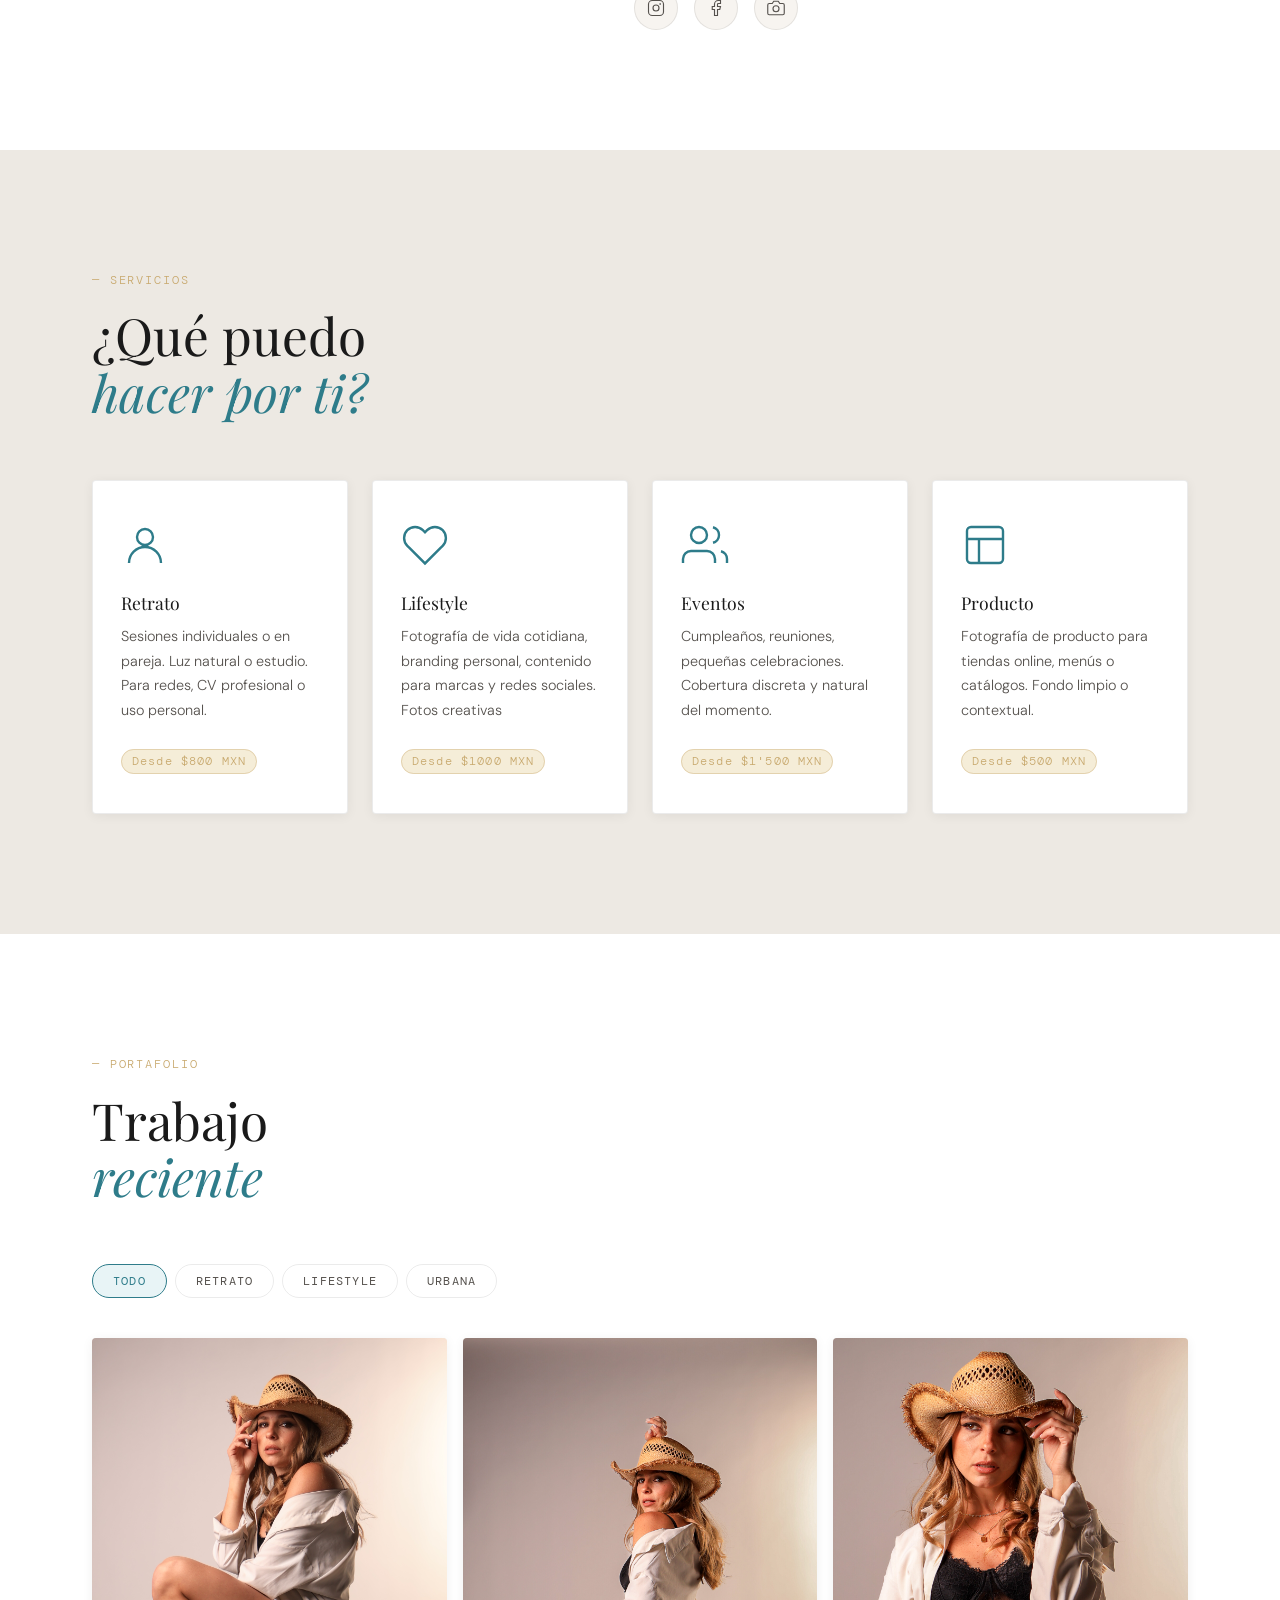
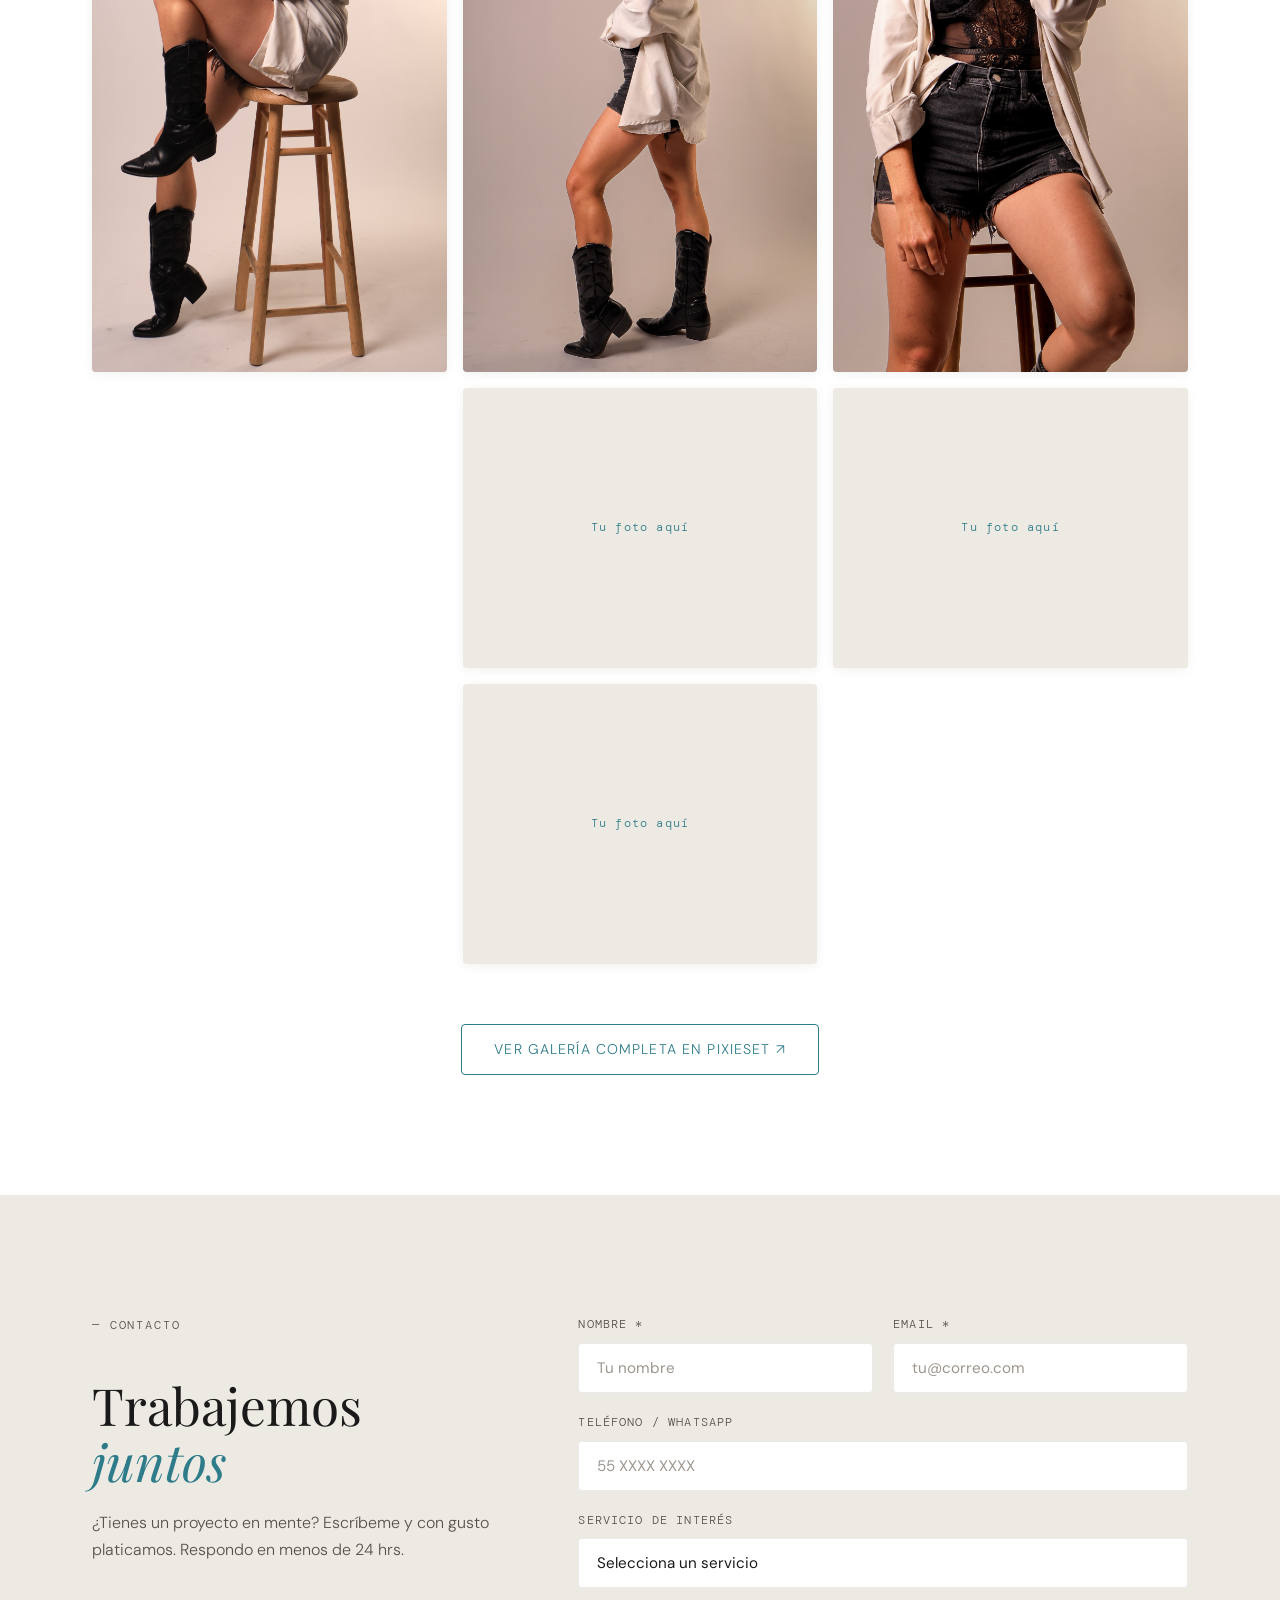
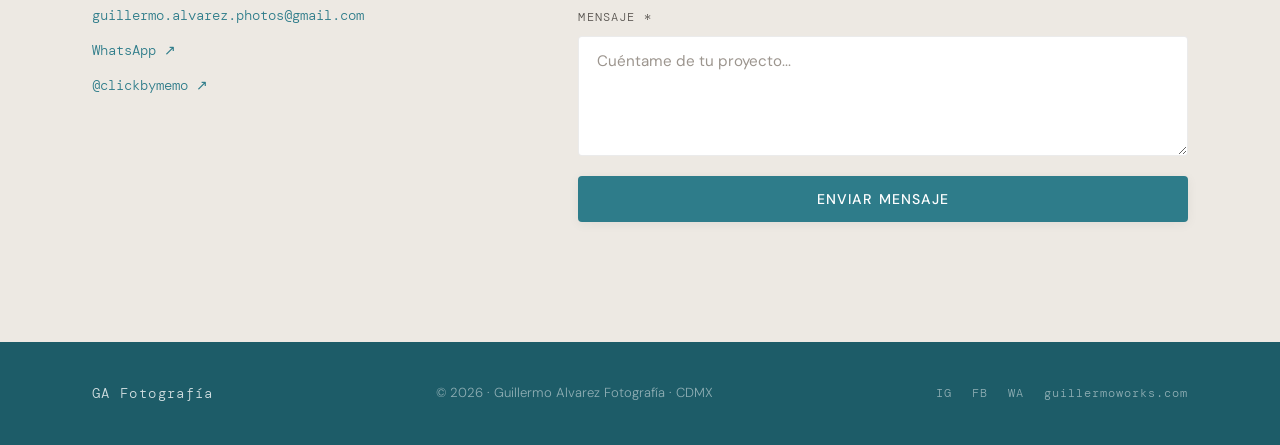
==== commit 71cb7565: "Primera version productiva" ====
--- a/index.html
+++ b/index.html
@@ -135,7 +135,7 @@
           </div>
           <h3>Retrato</h3>
           <p>Sesiones individuales o en pareja. Luz natural o estudio. Para redes, CV profesional o uso personal.</p>
-          <span class="service-tag">Desde $500 MXN</span>
+          <span class="service-tag">Desde $800 MXN</span>
         </div>
         <div class="service-card">
           <div class="service-icon">
@@ -143,7 +143,7 @@
           </div>
           <h3>Lifestyle</h3>
           <p>Fotografía de vida cotidiana, branding personal, contenido para marcas y redes sociales. Fotos creativas</p>
-          <span class="service-tag">Desde $500 MXN</span>
+          <span class="service-tag">Desde $1000 MXN</span>
         </div>
         <div class="service-card">
           <div class="service-icon">
@@ -159,7 +159,7 @@
           </div>
           <h3>Producto</h3>
           <p>Fotografía de producto para tiendas online, menús o catálogos. Fondo limpio o contextual.</p>
-          <span class="service-tag">Desde $800 MXN</span>
+          <span class="service-tag">Desde $500 MXN</span>
         </div>
       </div>
     </div>
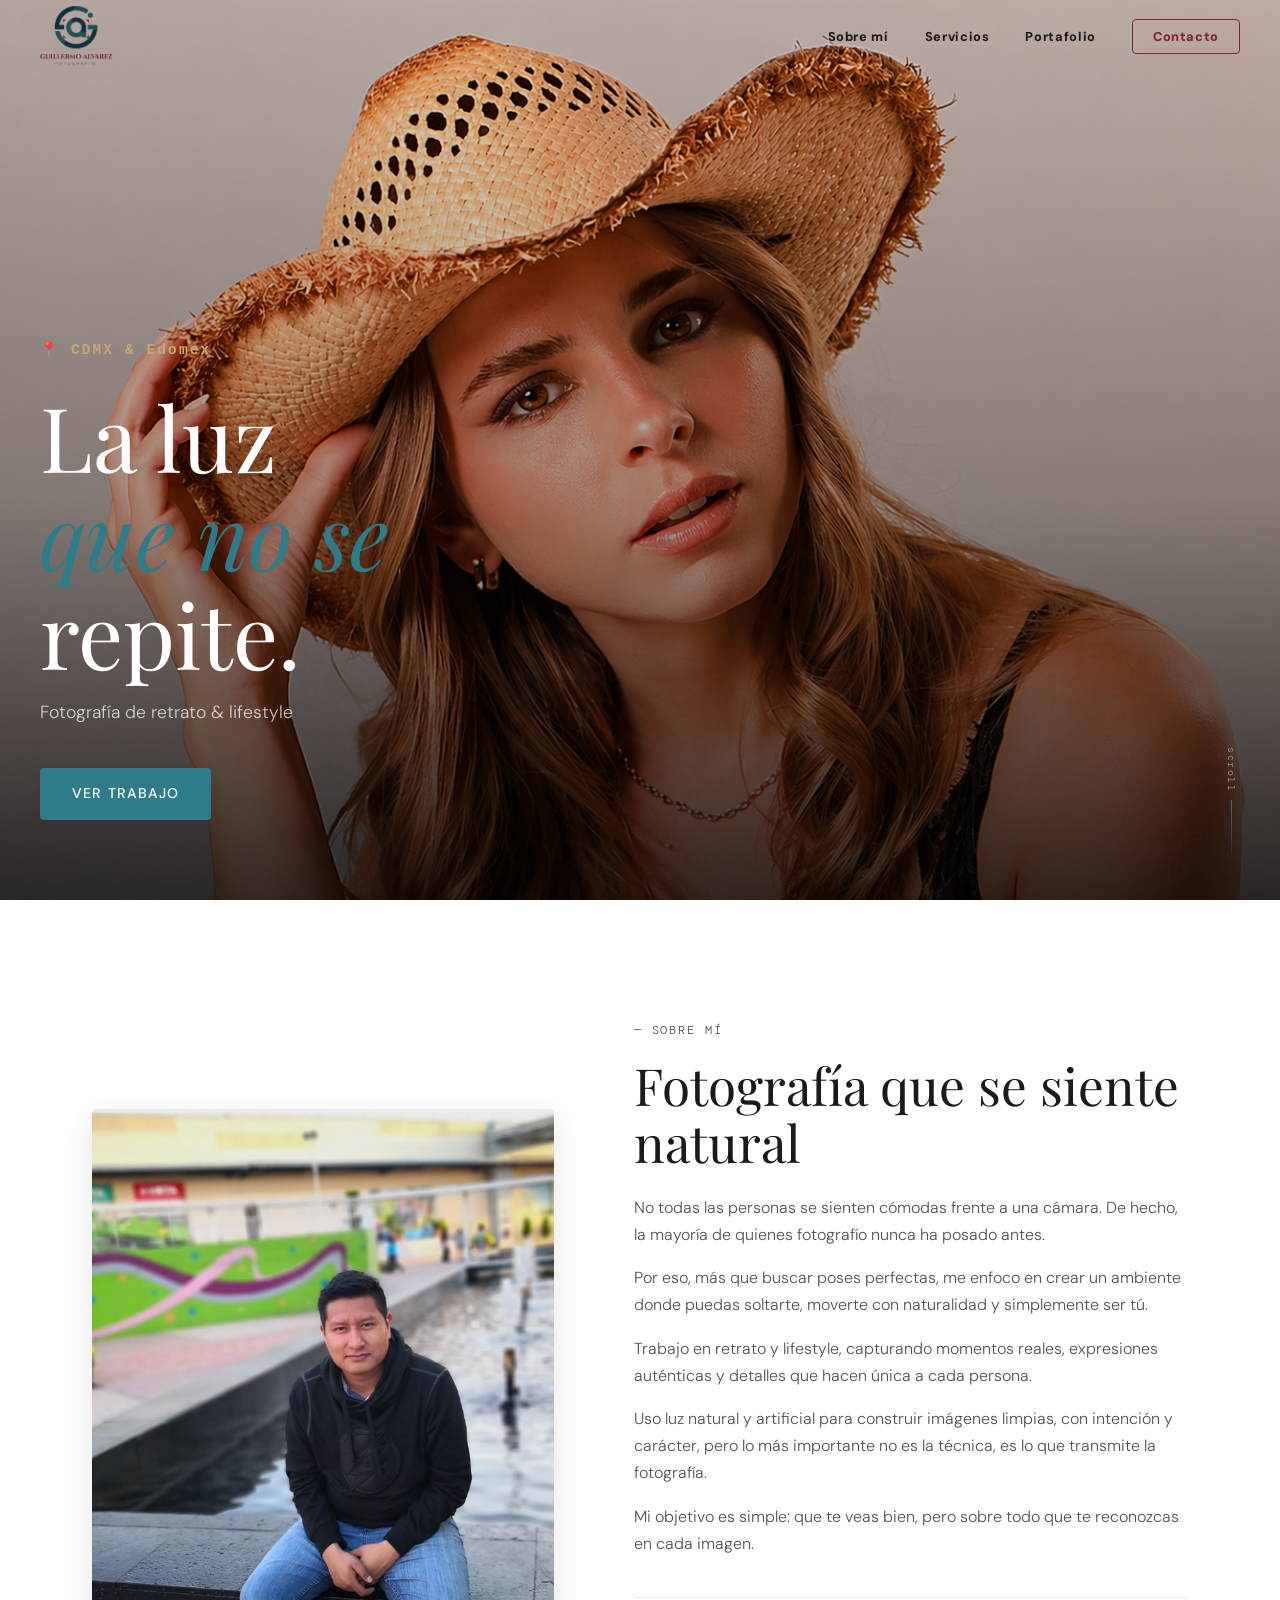
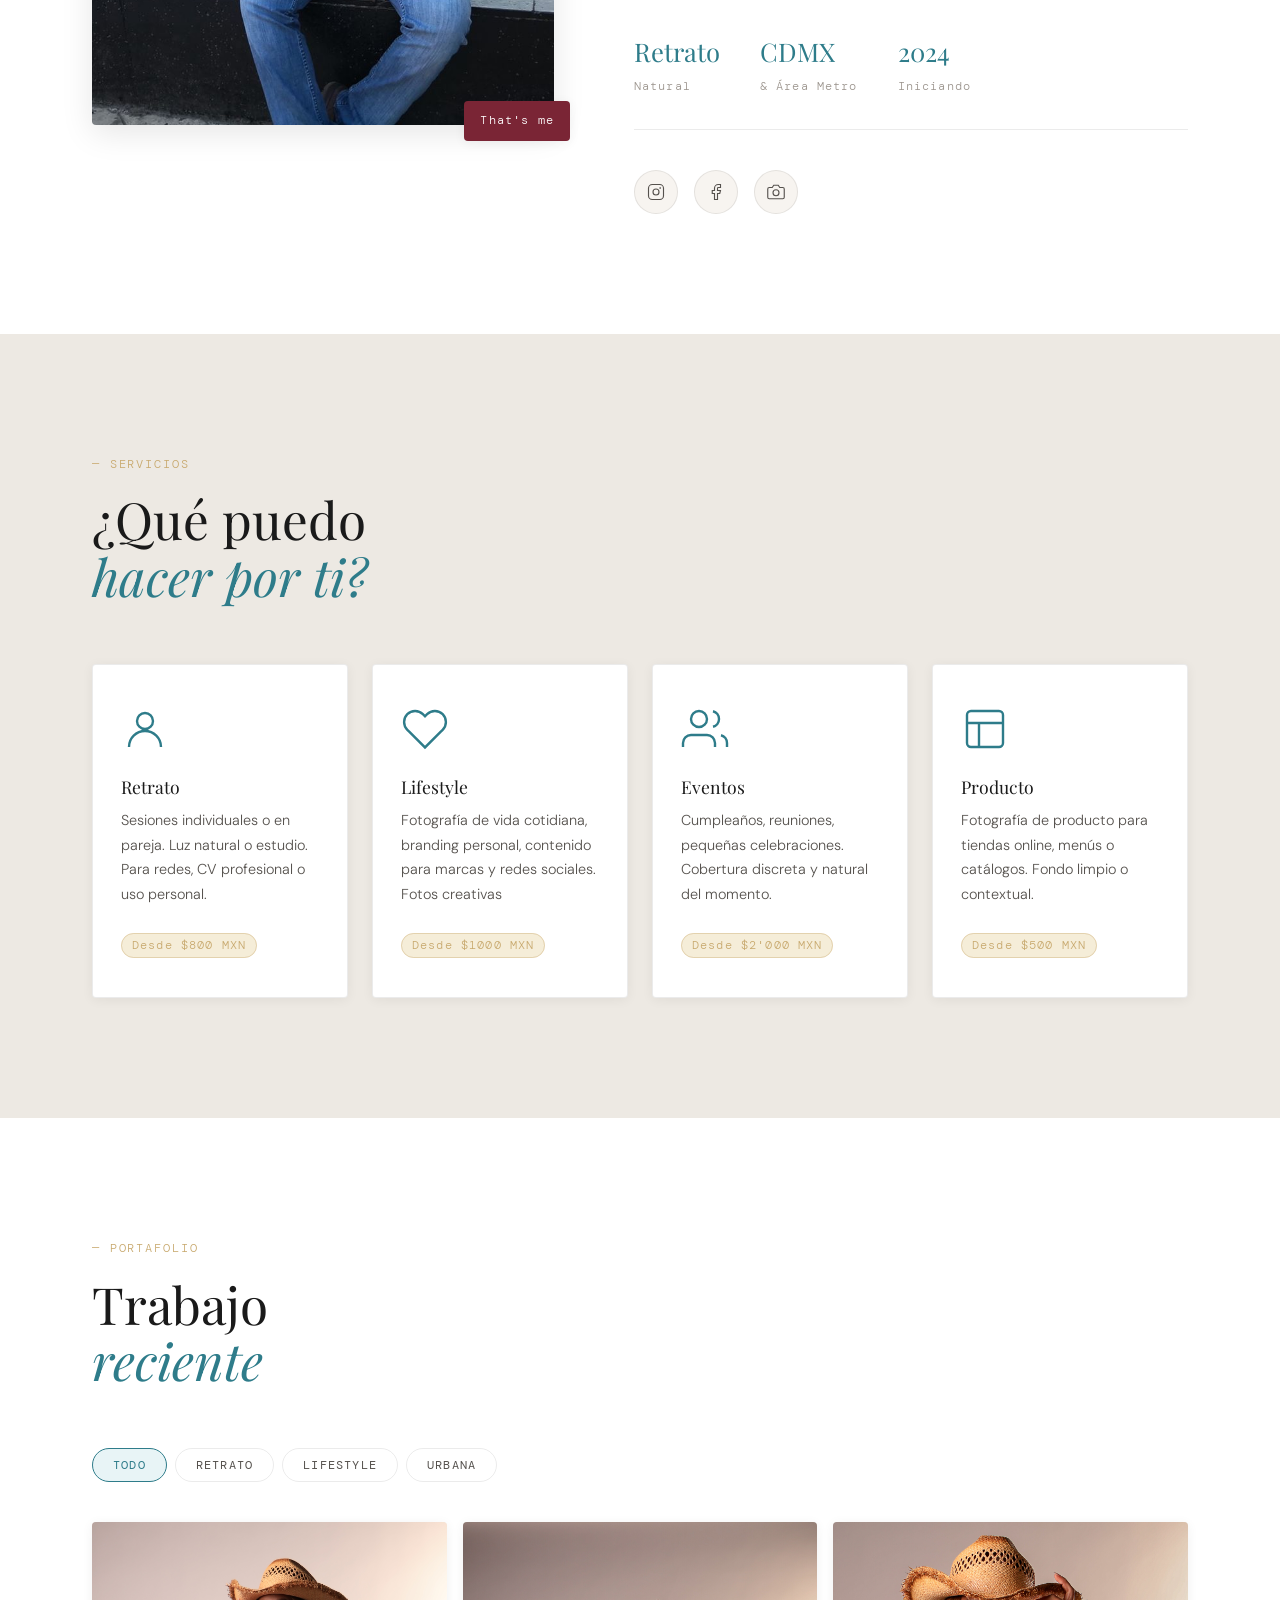
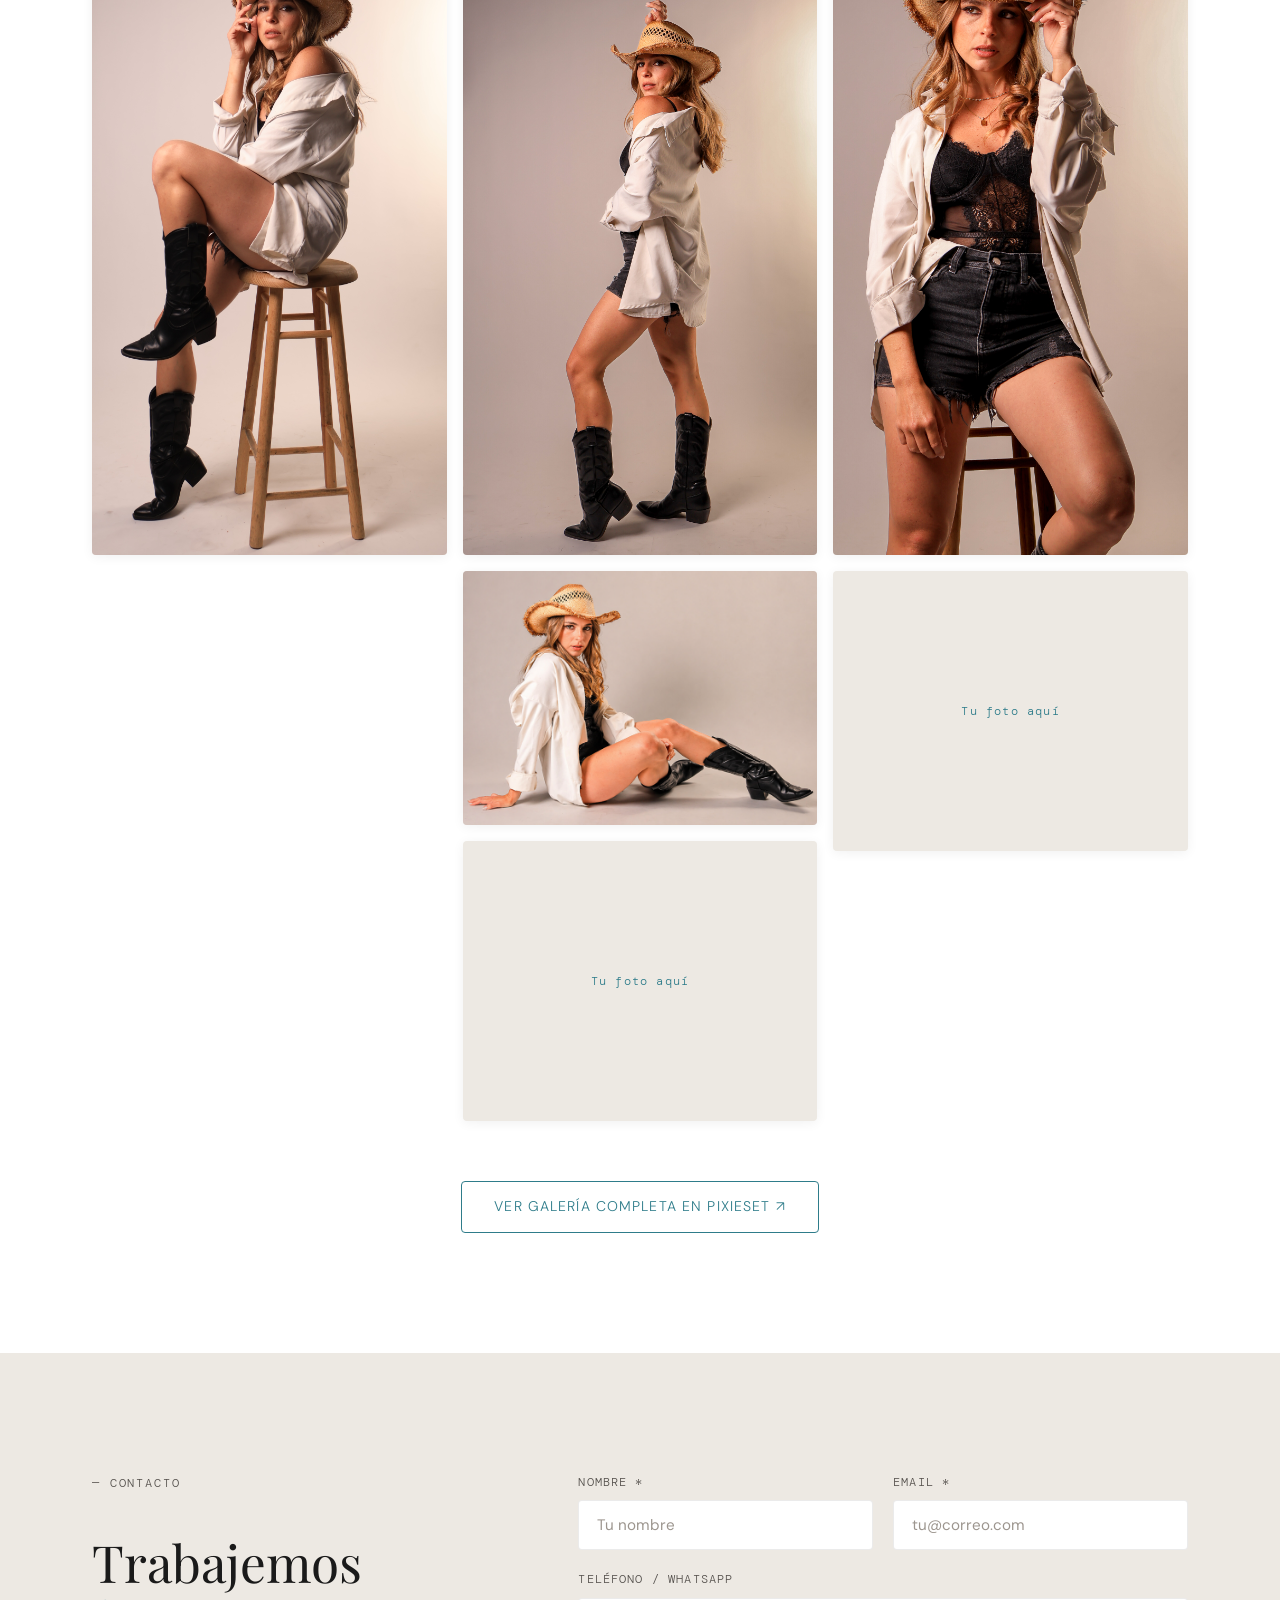
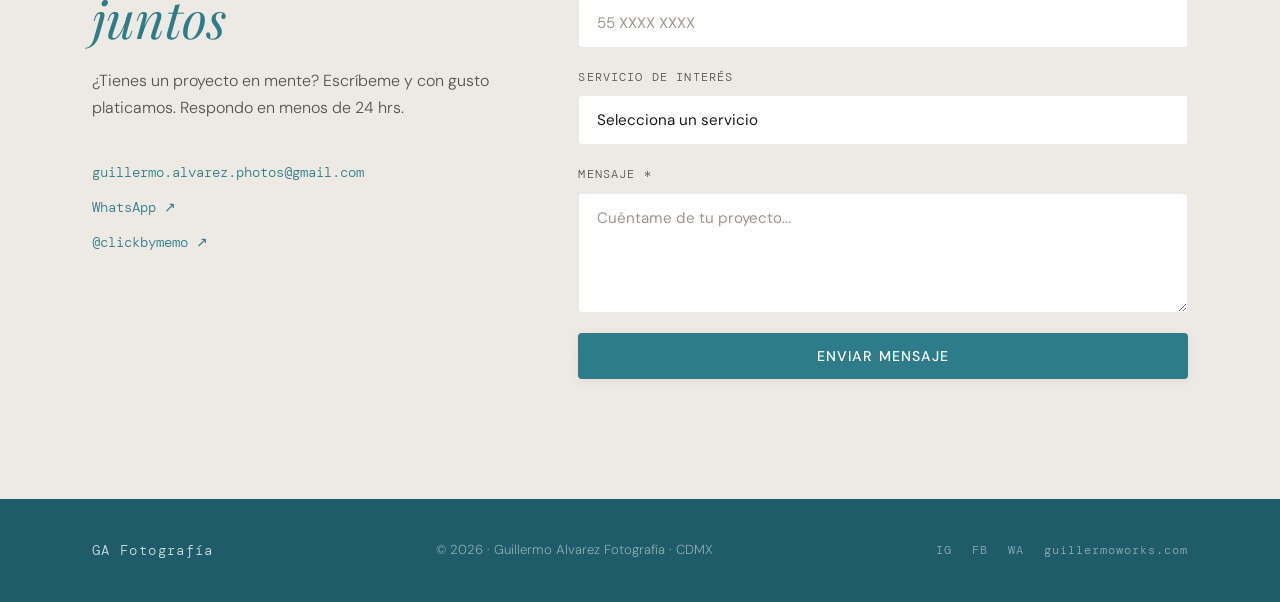
==== commit d0879d71: "Info lista" ====
--- a/index.html
+++ b/index.html
@@ -72,28 +72,38 @@
     <div class="container about-grid">
       <div class="about-img-wrap">
         <!-- Reemplaza con tu foto -->
-        <img src="assets/img/about/perfil.jpg" alt="Tu nombre fotógrafo" onerror="this.style.display='none'" />
+        <img src="assets/image/about/me.jpg" alt="Tu nombre fotógrafo" onerror="this.style.display='none'" />
         <div class="about-img-placeholder">
           <span>TU FOTO</span>
         </div>
-        <div class="about-badge">Canon R50</div>
+        <div class="about-badge">That's me</div>
       </div>
       <div class="about-text">
         <p class="section-label">— Sobre mí</p>
-        <h2>Ingeniero que<br/><em>aprendió a ver</em></h2>
-        <p>
-          Soy Guillermo Alvarez, fotógrafo ubicado en CDMX y Tultepec, Estado de México especializado en retrato y fotografía de lifestyle.
-          Con formación técnica en ingeniería y una mirada entrenada para los detalles,
-          busco capturar el momento justo antes de que desaparezca.
-        </p>
-        <p>
-          Trabajo con luz natural y artificial, siempre buscando esa imagen que cuente
-          algo sin necesitar palabras. Cada sesión es una colaboración.
-        </p>
+       <h2>Fotografía que se siente natural</h2>
+          <p>
+            No todas las personas se sienten cómodas frente a una cámara.
+            De hecho, la mayoría de quienes fotografío nunca ha posado antes.
+          </p>
+          <p>
+            Por eso, más que buscar poses perfectas, me enfoco en crear un ambiente donde puedas soltarte,
+            moverte con naturalidad y simplemente ser tú.
+          </p>
+          <p>
+            Trabajo en retrato y lifestyle, capturando momentos reales, expresiones auténticas
+            y detalles que hacen única a cada persona.
+          </p>
+          <p>
+            Uso luz natural y artificial para construir imágenes limpias, con intención y carácter,
+            pero lo más importante no es la técnica, es lo que transmite la fotografía.
+          </p>
+          <p>
+            Mi objetivo es simple: que te veas bien, pero sobre todo que te reconozcas en cada imagen.
+          </p>
         <div class="about-stats">
           <div class="stat">
-            <span class="stat-num">Canon</span>
-            <span class="stat-label">EOS R50</span>
+            <span class="stat-num">Retrato</span>
+            <span class="stat-label">Natural</span>
           </div>
           <div class="stat">
             <span class="stat-num">CDMX</span>
@@ -111,7 +121,7 @@
           <a href="https://www.facebook.com/memoAlvarez625" target="_blank" rel="noopener" aria-label="Facebook">
             <svg viewBox="0 0 24 24" fill="none" stroke="currentColor" stroke-width="1.5"><path d="M18 2h-3a5 5 0 0 0-5 5v3H7v4h3v8h4v-8h3l1-4h-4V7a1 1 0 0 1 1-1h3z"/></svg>
           </a>
-          <a href="https://galleries.pixieset.com/starred/collections" target="_blank" rel="noopener" aria-label="Pixieset">
+          <a href="https://clickbymemo.pixieset.com/portfolio/" target="_blank" rel="noopener" aria-label="Pixieset">
             <svg viewBox="0 0 24 24" fill="none" stroke="currentColor" stroke-width="1.5"><path d="M23 19a2 2 0 0 1-2 2H3a2 2 0 0 1-2-2V8a2 2 0 0 1 2-2h4l2-3h6l2 3h4a2 2 0 0 1 2 2z"/><circle cx="12" cy="13" r="4"/></svg>
           </a>
         </div>
@@ -151,7 +161,7 @@
           </div>
           <h3>Eventos</h3>
           <p>Cumpleaños, reuniones, pequeñas celebraciones. Cobertura discreta y natural del momento.</p>
-          <span class="service-tag">Desde $1'500 MXN</span>
+          <span class="service-tag">Desde $2'000 MXN</span>
         </div>
         <div class="service-card">
           <div class="service-icon">
@@ -200,8 +210,8 @@
             <button class="zoom-btn" aria-label="Ver foto">↗</button>
           </div>
         </div>
-        <div class="portfolio-item" data-cat="urbana" data-full="assets/img/portfolio/urbana/foto1.jpg">
-          <img src="assets/img/portfolio/urbana/foto1.jpg" alt="Urbana 1" loading="lazy" onerror="this.parentElement.classList.add('placeholder-item')"/>
+        <div class="portfolio-item" data-cat="urbana" data-full="assets/image/hero/hero_edited_3.png">
+          <img src="assets/image/hero/hero_edited_3.png" alt="Urbana 1" loading="lazy" onerror="this.parentElement.classList.add('placeholder-item')"/>
           <div class="portfolio-overlay">
             <span>Urbana</span>
             <button class="zoom-btn" aria-label="Ver foto">↗</button>
@@ -232,7 +242,7 @@
       </div>
 
       <div class="portfolio-more">
-        <a href="https://galleries.pixieset.com/starred/collections" target="_blank" class="btn-secondary">Ver galería completa en Pixieset ↗</a>
+        <a href="https://clickbymemo.pixieset.com/portfolio/" target="_blank" class="btn-secondary">Ver galería completa en Pixieset ↗</a>
       </div>
     </div>
   </section>
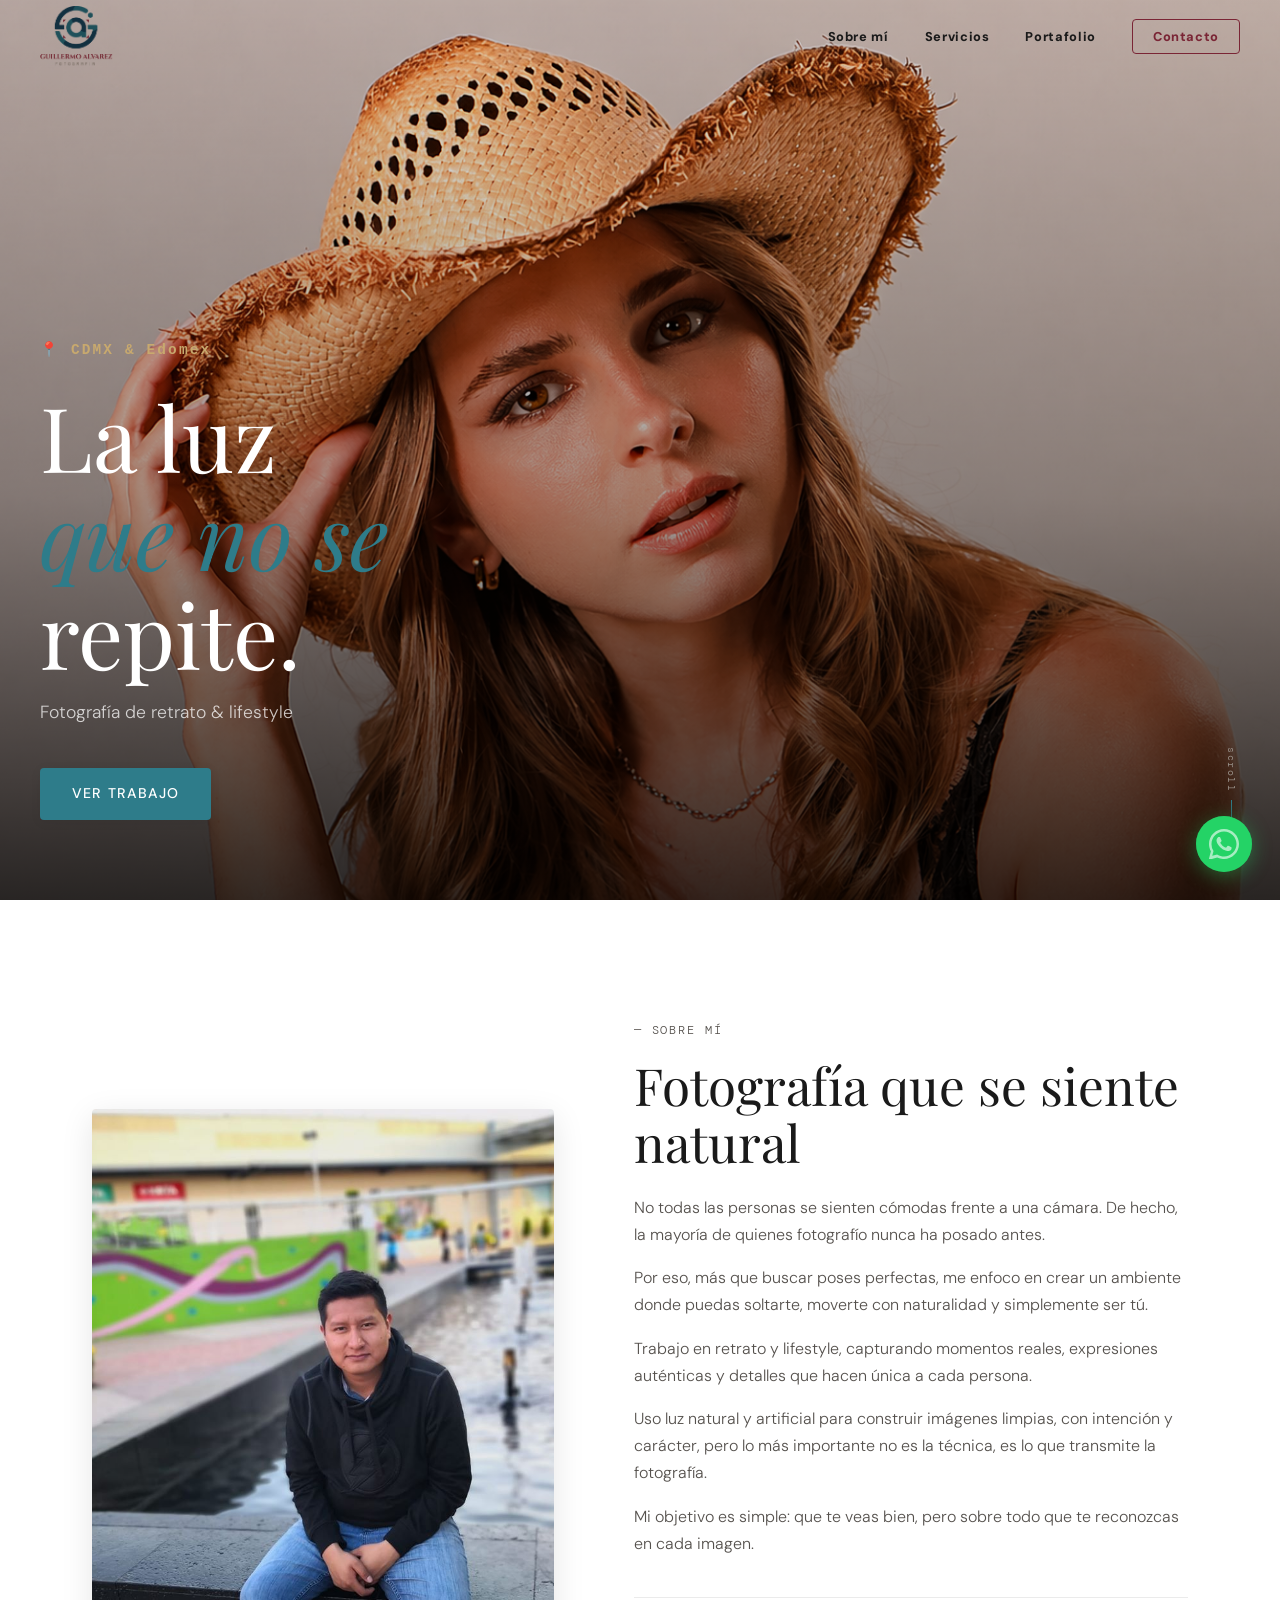
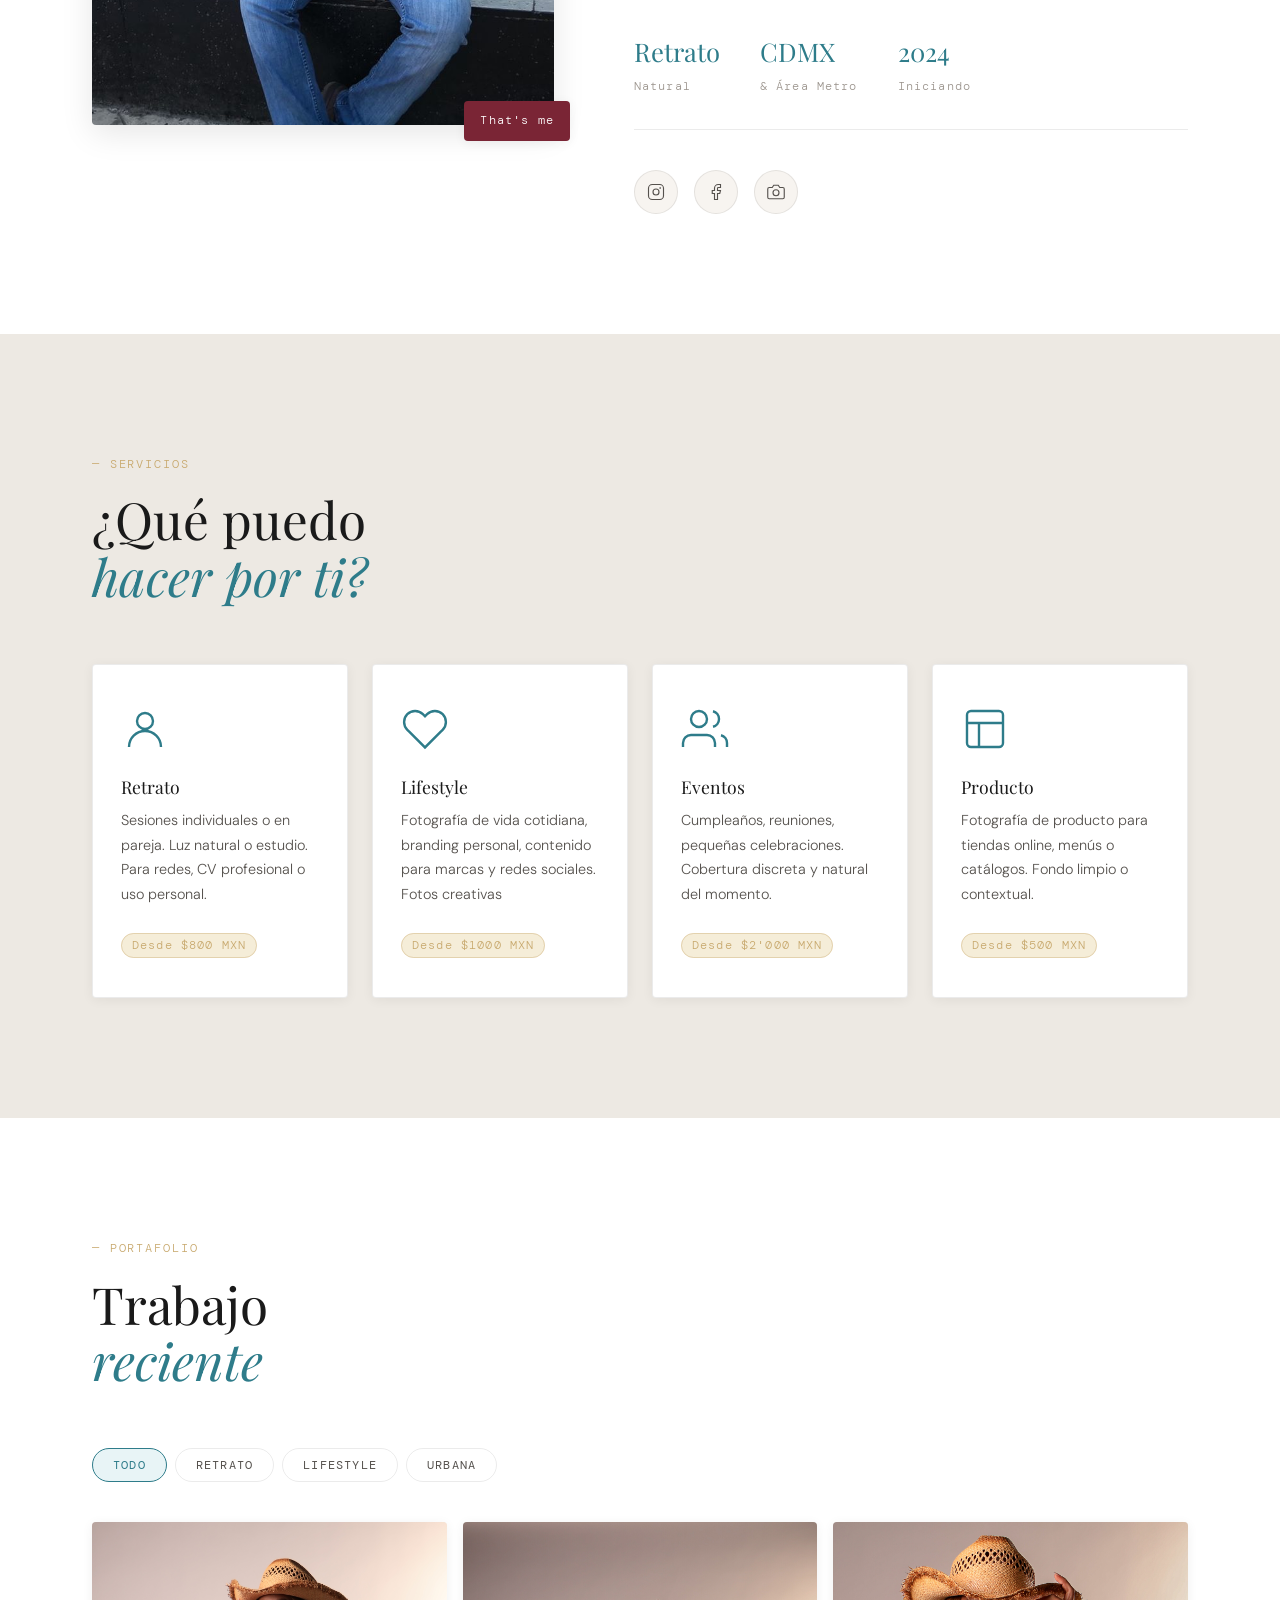
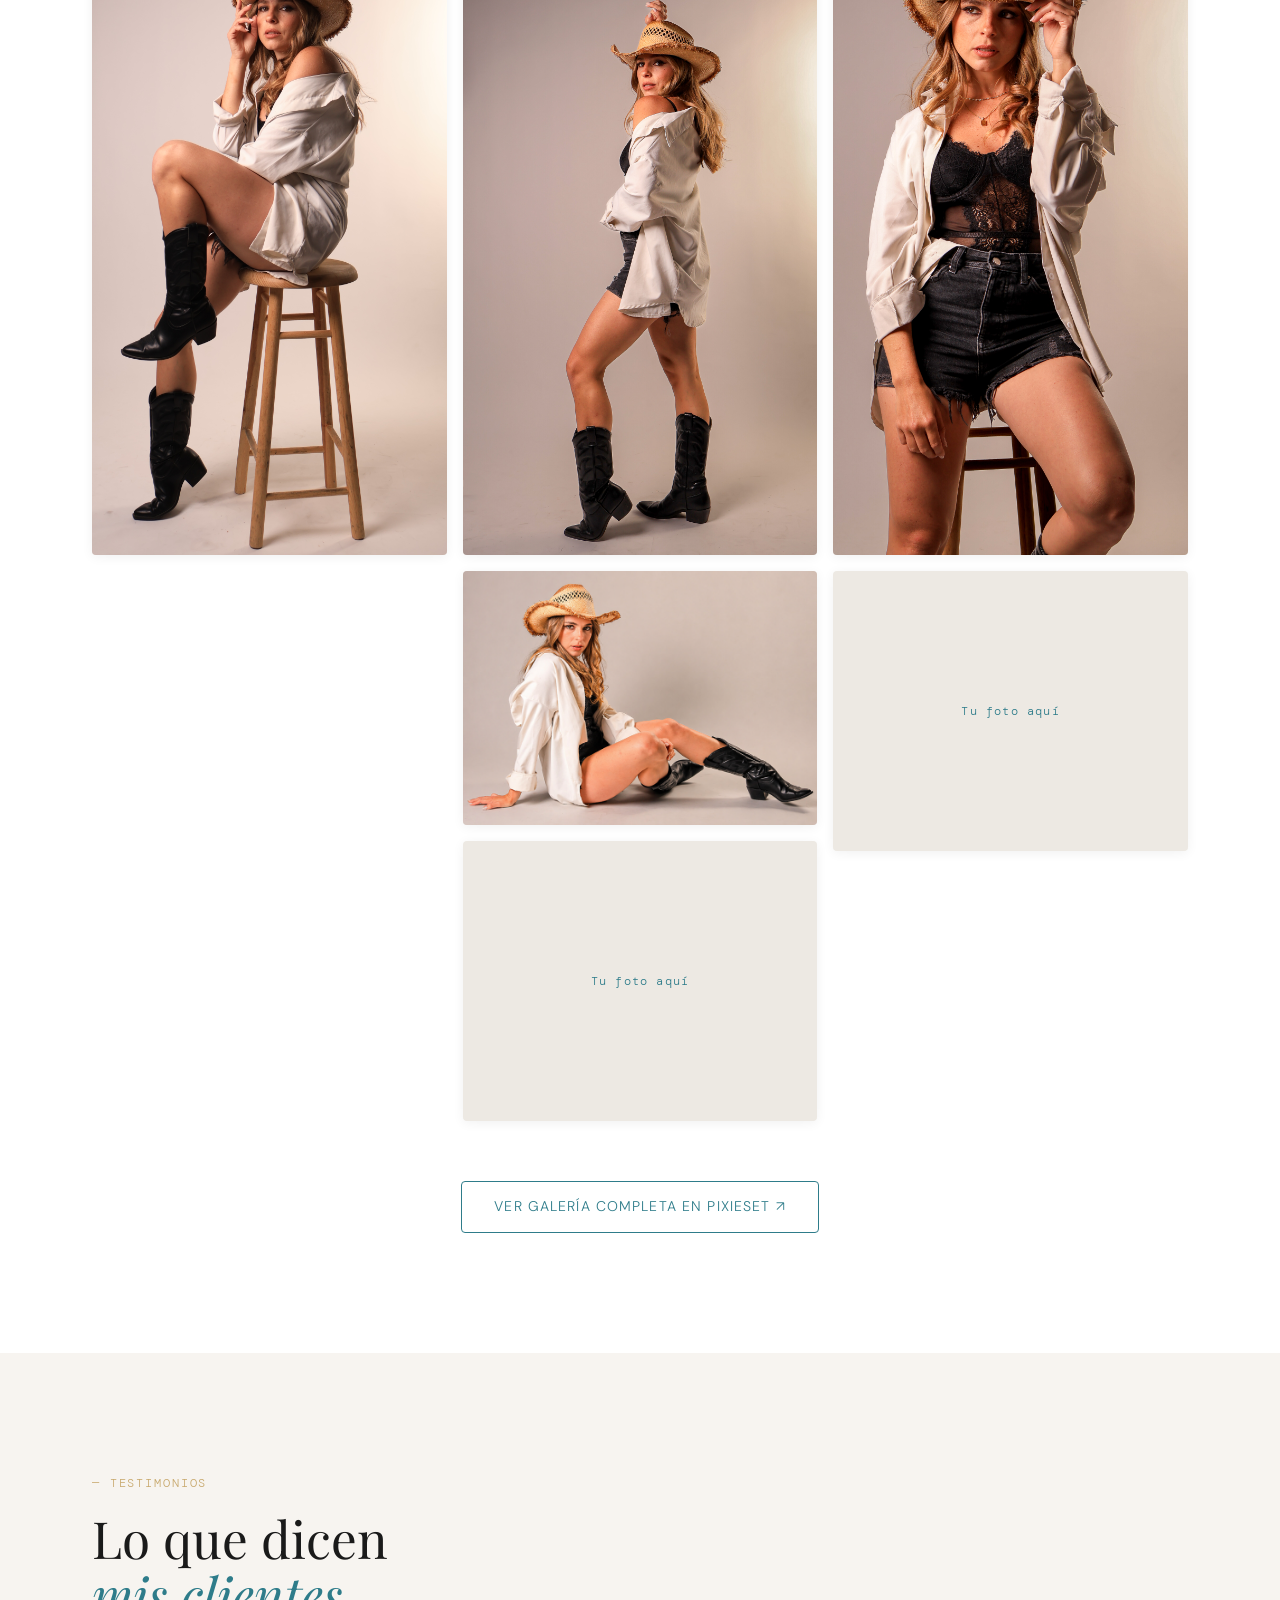
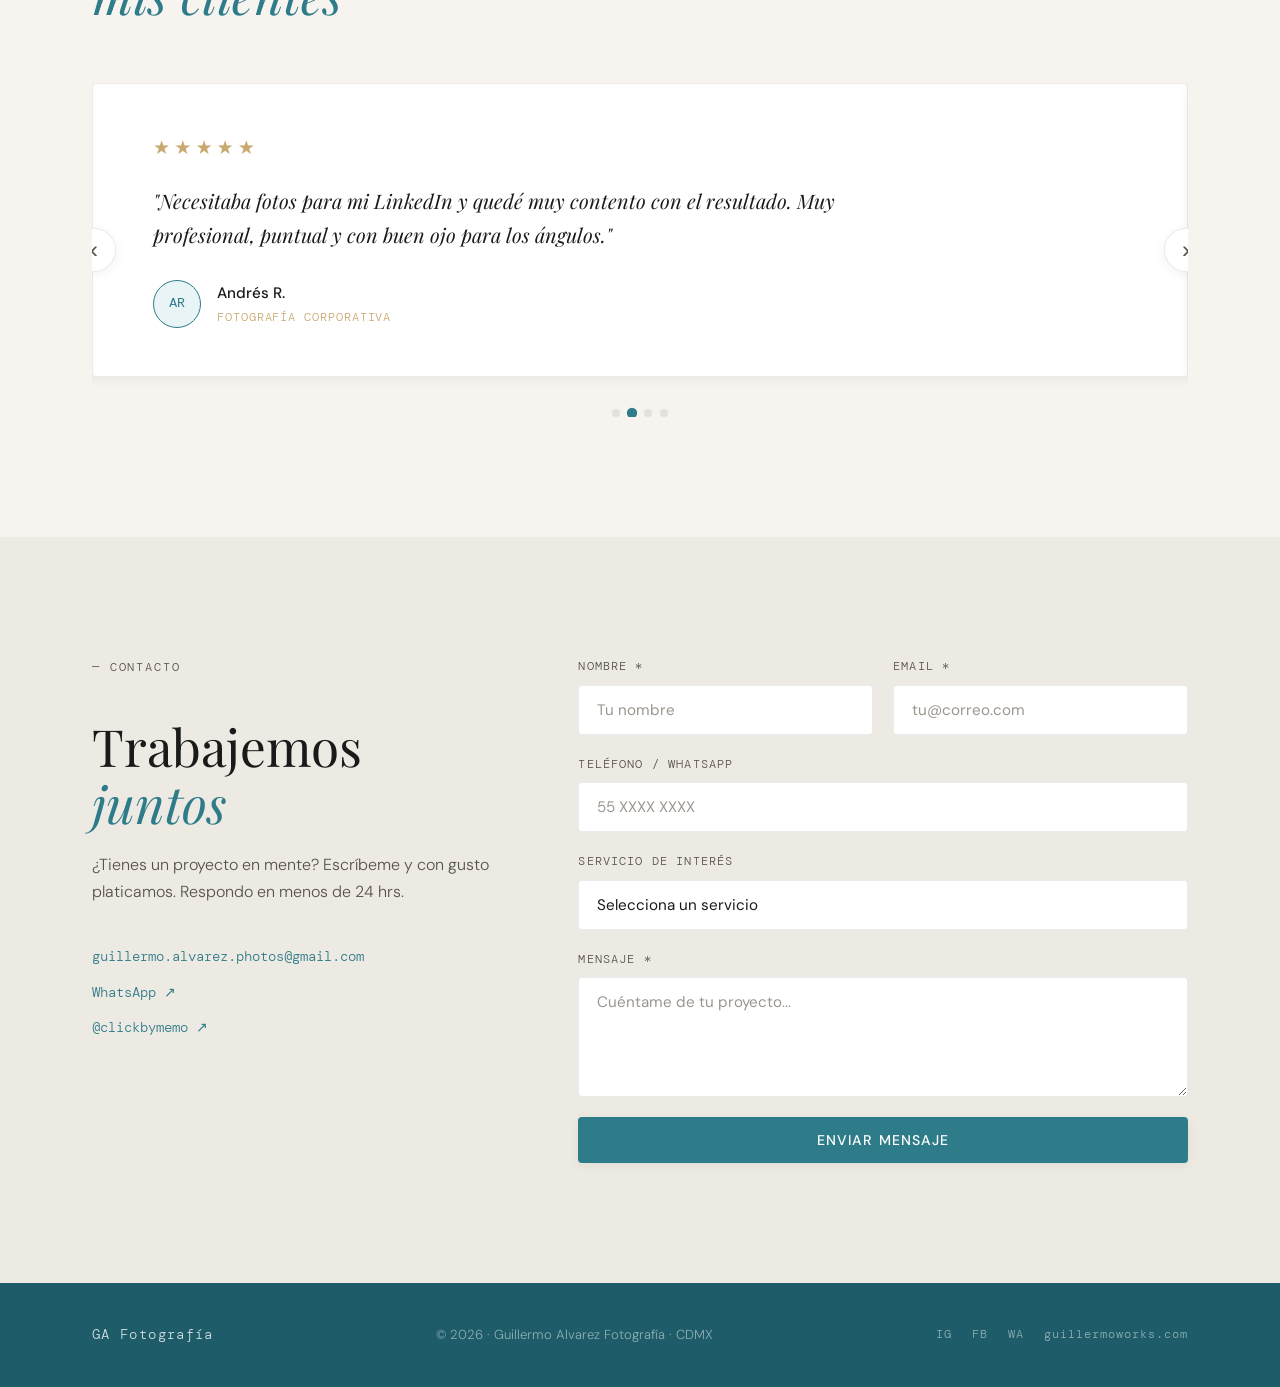
==== commit 6bb4241d: "Analitycs y meta" ====
--- a/index.html
+++ b/index.html
@@ -5,6 +5,20 @@
   <meta name="viewport" content="width=device-width, initial-scale=1.0" />
   <title>Guillermo Alvarez — Fotografía CDMX</title>
   <meta name="description" content="Fotografía de retrato y lifestyle en CDMX. Guillermo Alvarez Fotografía. Sesiones profesionales y más." />
+      <!-- Meta tags para redes sociales -->
+      <meta property="og:title" content="Guillermo Alvarez — Fotografía CDMX" />
+      <meta property="og:description" content="Fotografía de retrato y lifestyle en CDMX. Sesiones profesionales, entrega en 3 días hábiles." />
+      <meta property="og:image" content="https://guillermoworks.com/assets/image/hero/hero_edited_2.png" />
+      <meta property="og:url" content="https://guillermoworks.com" />
+      <meta property="og:type" content="website" />
+      <meta property="og:locale" content="es_MX" />
+
+<!-- Twitter / X -->
+<meta name="twitter:card" content="summary_large_image" />
+<meta name="twitter:title" content="Guillermo Alvarez — Fotografía CDMX" />
+<meta name="twitter:description" content="Fotografía de retrato y lifestyle en CDMX. Sesiones profesionales, entrega en 3 días hábiles." />
+<meta name="twitter:image" content="https://guillermoworks.com/assets/img/hero/hero.jpg" />
+
 
   <!-- Fonts -->
   <link rel="preconnect" href="https://fonts.googleapis.com">
@@ -12,6 +26,16 @@
   <link href="https://fonts.googleapis.com/css2?family=Playfair+Display:ital,wght@0,400;0,700;1,400&family=DM+Sans:wght@300;400;500&family=DM+Mono:wght@300;400&display=swap" rel="stylesheet">
   <link rel="icon" href="assets/image/icons/icono.ico">
   <link rel="stylesheet" href="assets/css/style.css" />
+
+    <!-- Google Analytics -->
+  <script async src="https://www.googletagmanager.com/gtag/js?id=G-80P47BSQ81"></script>
+  <script>
+    window.dataLayer = window.dataLayer || [];
+    function gtag(){dataLayer.push(arguments);}
+    gtag('js', new Date());
+    gtag('config', 'G-80P47BSQ81');
+  </script>
+
 </head>
 <body>
 
@@ -259,6 +283,81 @@
     </div>
   </div>
 
+
+  <!-- ═══════════════════════════════════════════
+     TESTIMONIOS
+═══════════════════════════════════════════ -->
+<section id="testimonios">
+  <div class="container">
+    <div class="section-header reveal">
+      <p class="section-label">— Testimonios</p>
+      <h2>Lo que dicen<br/><em>mis clientes</em></h2>
+    </div>
+
+    <div class="testimonios-carousel">
+      <div class="testimonios-track" id="testimoniosTrack">
+
+        <div class="testimonio-card">
+          <div class="testimonio-stars">★★★★★</div>
+          <p class="testimonio-texto">"Memo es increíble, supo capturar exactamente lo que quería. Las fotos quedaron naturales y muy profesionales. Sin duda lo recomiendo."</p>
+          <div class="testimonio-autor">
+            <div class="testimonio-iniciales">CM</div>
+            <div>
+              <span class="testimonio-nombre">Camila M.</span>
+              <span class="testimonio-servicio">Sesión de retrato</span>
+            </div>
+          </div>
+        </div>
+
+        <div class="testimonio-card">
+          <div class="testimonio-stars">★★★★★</div>
+          <p class="testimonio-texto">"Necesitaba fotos para mi LinkedIn y quedé muy contento con el resultado. Muy profesional, puntual y con buen ojo para los ángulos."</p>
+          <div class="testimonio-autor">
+            <div class="testimonio-iniciales">AR</div>
+            <div>
+              <span class="testimonio-nombre">Andrés R.</span>
+              <span class="testimonio-servicio">Fotografía corporativa</span>
+            </div>
+          </div>
+        </div>
+
+        <div class="testimonio-card">
+          <div class="testimonio-stars">★★★★★</div>
+          <p class="testimonio-texto">"Las fotos de nuestra sesión de pareja quedaron hermosas. Guillermo nos hizo sentir muy cómodos durante toda la sesión. ¡Volveremos!"</p>
+          <div class="testimonio-autor">
+            <div class="testimonio-iniciales">LP</div>
+            <div>
+              <span class="testimonio-nombre">Laura & Pablo</span>
+              <span class="testimonio-servicio">Sesión de pareja</span>
+            </div>
+          </div>
+        </div>
+
+        <div class="testimonio-card">
+          <div class="testimonio-stars">★★★★★</div>
+          <p class="testimonio-texto">"Excelente trabajo, muy creativo con la iluminación. Las fotos para mi marca personal superaron mis expectativas. 100% recomendado."</p>
+          <div class="testimonio-autor">
+            <div class="testimonio-iniciales">SV</div>
+            <div>
+              <span class="testimonio-nombre">Sofía V.</span>
+              <span class="testimonio-servicio">Marca personal</span>
+            </div>
+          </div>
+        </div>
+
+      </div>
+
+      <!-- Controles -->
+      <button class="test-prev" id="testPrev" aria-label="Anterior">‹</button>
+      <button class="test-next" id="testNext" aria-label="Siguiente">›</button>
+
+      <!-- Dots -->
+      <div class="test-dots" id="testDots"></div>
+    </div>
+  </div>
+</section>
+
+
   <!-- ═══════════════════════════════════════════
        CONTACT
   ═══════════════════════════════════════════ -->
@@ -335,5 +434,17 @@
   </footer>
 
   <script src="assets/js/main.js"></script>
+
+  <!-- WhatsApp Flotante -->
+<a href="https://wa.me/5215662999954" 
+   target="_blank" 
+   rel="noopener" 
+   class="wa-float" 
+   aria-label="Contactar por WhatsApp">
+  <svg viewBox="0 0 24 24" fill="currentColor">
+    <path d="M17.472 14.382c-.297-.149-1.758-.867-2.03-.967-.273-.099-.471-.148-.67.15-.197.297-.767.966-.94 1.164-.173.199-.347.223-.644.075-.297-.15-1.255-.463-2.39-1.475-.883-.788-1.48-1.761-1.653-2.059-.173-.297-.018-.458.13-.606.134-.133.298-.347.446-.52.149-.174.198-.298.298-.497.099-.198.05-.371-.025-.52-.075-.149-.669-1.612-.916-2.207-.242-.579-.487-.5-.669-.51-.173-.008-.371-.01-.57-.01-.198 0-.52.074-.792.372-.272.297-1.04 1.016-1.04 2.479 0 1.462 1.065 2.875 1.213 3.074.149.198 2.096 3.2 5.077 4.487.709.306 1.262.489 1.694.625.712.227 1.36.195 1.871.118.571-.085 1.758-.719 2.006-1.413.248-.694.248-1.289.173-1.413-.074-.124-.272-.198-.57-.347z"/>
+    <path d="M12 0C5.373 0 0 5.373 0 12c0 2.127.558 4.126 1.532 5.862L.057 23.428a.75.75 0 0 0 .916.916l5.566-1.475A11.953 11.953 0 0 0 12 24c6.627 0 12-5.373 12-12S18.627 0 12 0zm0 22c-1.891 0-3.662-.523-5.17-1.432l-.36-.216-3.862 1.023 1.023-3.747-.236-.374A9.96 9.96 0 0 1 2 12C2 6.477 6.477 2 12 2s10 4.477 10 10-4.477 10-10 10z"/>
+  </svg>
+</a>
 </body>
 </html>
--- a/assets/css/style.css
+++ b/assets/css/style.css
@@ -514,4 +514,201 @@
    SCROLL REVEAL
 ═══════════════════════════════════════════ */
 .reveal { opacity: 0; transform: translateY(32px); transition: opacity 0.7s ease, transform 0.7s ease; }
-.reveal.visible { opacity: 1; transform: translateY(0); }+.reveal.visible { opacity: 1; transform: translateY(0); }
+
+/* ═══════════════════════════════════════════
+   WHATSAPP FLOTANTE
+═══════════════════════════════════════════ */
+.wa-float {
+  position: fixed;
+  bottom: 28px;
+  right: 28px;
+  z-index: 999;
+  width: 56px;
+  height: 56px;
+  background: #25d366;
+  border-radius: 50%;
+  display: flex;
+  align-items: center;
+  justify-content: center;
+  box-shadow: 0 4px 20px rgba(37, 211, 102, 0.4);
+  transition: transform 0.3s ease, box-shadow 0.3s ease;
+}
+.wa-float:hover {
+  transform: scale(1.1);
+  box-shadow: 0 6px 28px rgba(37, 211, 102, 0.6);
+}
+.wa-float svg {
+  width: 30px;
+  height: 30px;
+  color: #fff;
+}
+
+/* ═══════════════════════════════════════════
+  Animación de pulso para llamar atención
+═══════════════════════════════════════════ */
+.wa-float::before {
+  content: '';
+  position: absolute;
+  width: 100%;
+  height: 100%;
+  border-radius: 50%;
+  background: #25d366;
+  opacity: 0.4;
+  animation: waPulse 2s ease-out infinite;
+}
+@keyframes waPulse {
+  0%   { transform: scale(1); opacity: 0.4; }
+  70%  { transform: scale(1.5); opacity: 0; }
+  100% { transform: scale(1.5); opacity: 0; }
+}
+
+/* Ocultar en móvil si el scroll indicator existe */
+@media (max-width: 480px) {
+  .wa-float {
+    bottom: 20px;
+    right: 20px;
+    width: 50px;
+    height: 50px;
+  }
+}
+
+/* ═══════════════════════════════════════════
+   TESTIMONIOS
+═══════════════════════════════════════════ */
+#testimonios {
+  padding: 120px 0;
+  background: var(--bg);
+}
+
+.testimonios-carousel {
+  position: relative;
+  overflow: hidden;
+}
+
+.testimonios-track {
+  display: flex;
+  transition: transform 0.5s cubic-bezier(0.4, 0, 0.2, 1);
+}
+
+.testimonio-card {
+  min-width: 100%;
+  background: var(--bg2);
+  border: 1px solid var(--border-soft);
+  border-radius: var(--radius);
+  padding: 48px 60px;
+  box-shadow: var(--shadow-sm);
+  display: flex;
+  flex-direction: column;
+  gap: 20px;
+}
+
+.testimonio-stars {
+  color: var(--gold);
+  font-size: 1.2rem;
+  letter-spacing: 4px;
+}
+
+.testimonio-texto {
+  font-family: var(--font-display);
+  font-size: 1.25rem;
+  font-style: italic;
+  color: var(--text);
+  line-height: 1.7;
+  max-width: 700px;
+}
+
+.testimonio-autor {
+  display: flex;
+  align-items: center;
+  gap: 16px;
+  margin-top: 8px;
+}
+
+.testimonio-iniciales {
+  width: 48px;
+  height: 48px;
+  border-radius: 50%;
+  background: var(--teal-light);
+  border: 1.5px solid var(--teal);
+  color: var(--teal);
+  font-family: var(--font-mono);
+  font-size: 0.82rem;
+  font-weight: 500;
+  display: flex;
+  align-items: center;
+  justify-content: center;
+  flex-shrink: 0;
+}
+
+.testimonio-nombre {
+  display: block;
+  font-weight: 500;
+  font-size: 0.95rem;
+  color: var(--text);
+}
+
+.testimonio-servicio {
+  display: block;
+  font-family: var(--font-mono);
+  font-size: 0.72rem;
+  letter-spacing: 0.08em;
+  color: var(--gold);
+  text-transform: uppercase;
+  margin-top: 2px;
+}
+
+/* Botones prev/next */
+.test-prev, .test-next {
+  position: absolute;
+  top: 50%;
+  transform: translateY(-50%);
+  width: 44px;
+  height: 44px;
+  border-radius: 50%;
+  border: 1.5px solid var(--border-soft);
+  background: var(--bg2);
+  color: var(--text-muted);
+  font-size: 1.5rem;
+  display: flex;
+  align-items: center;
+  justify-content: center;
+  box-shadow: var(--shadow-sm);
+  transition: all var(--transition);
+  z-index: 2;
+}
+.test-prev { left: -20px; }
+.test-next { right: -20px; }
+.test-prev:hover, .test-next:hover {
+  border-color: var(--teal);
+  color: var(--teal);
+  background: var(--teal-light);
+}
+
+/* Dots */
+.test-dots {
+  display: flex;
+  justify-content: center;
+  gap: 8px;
+  margin-top: 32px;
+}
+.test-dot {
+  width: 8px;
+  height: 8px;
+  border-radius: 50%;
+  background: var(--border-soft);
+  border: none;
+  cursor: pointer;
+  transition: background var(--transition), transform var(--transition);
+}
+.test-dot.active {
+  background: var(--teal);
+  transform: scale(1.3);
+}
+
+@media (max-width: 768px) {
+  .testimonio-card { padding: 32px 24px; }
+  .testimonio-texto { font-size: 1.05rem; }
+  .test-prev { left: 0; }
+  .test-next { right: 0; }
+}
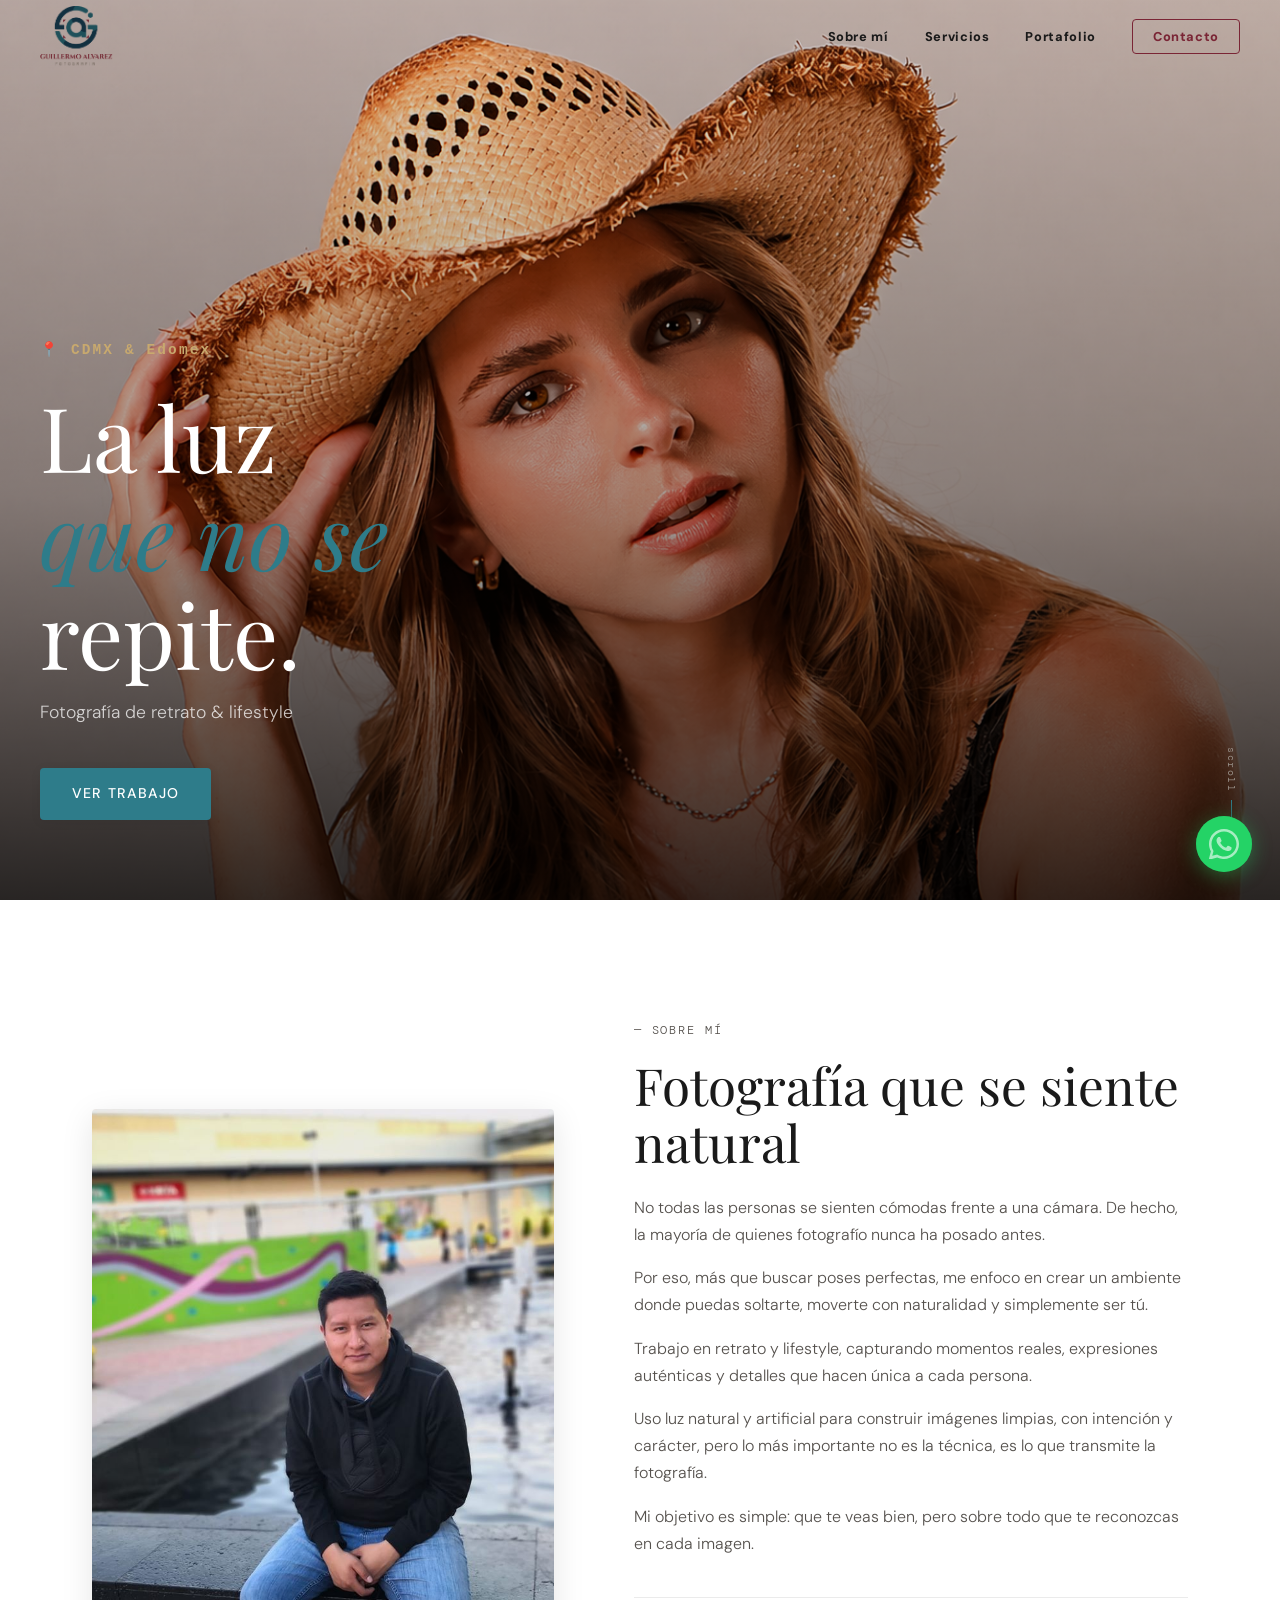
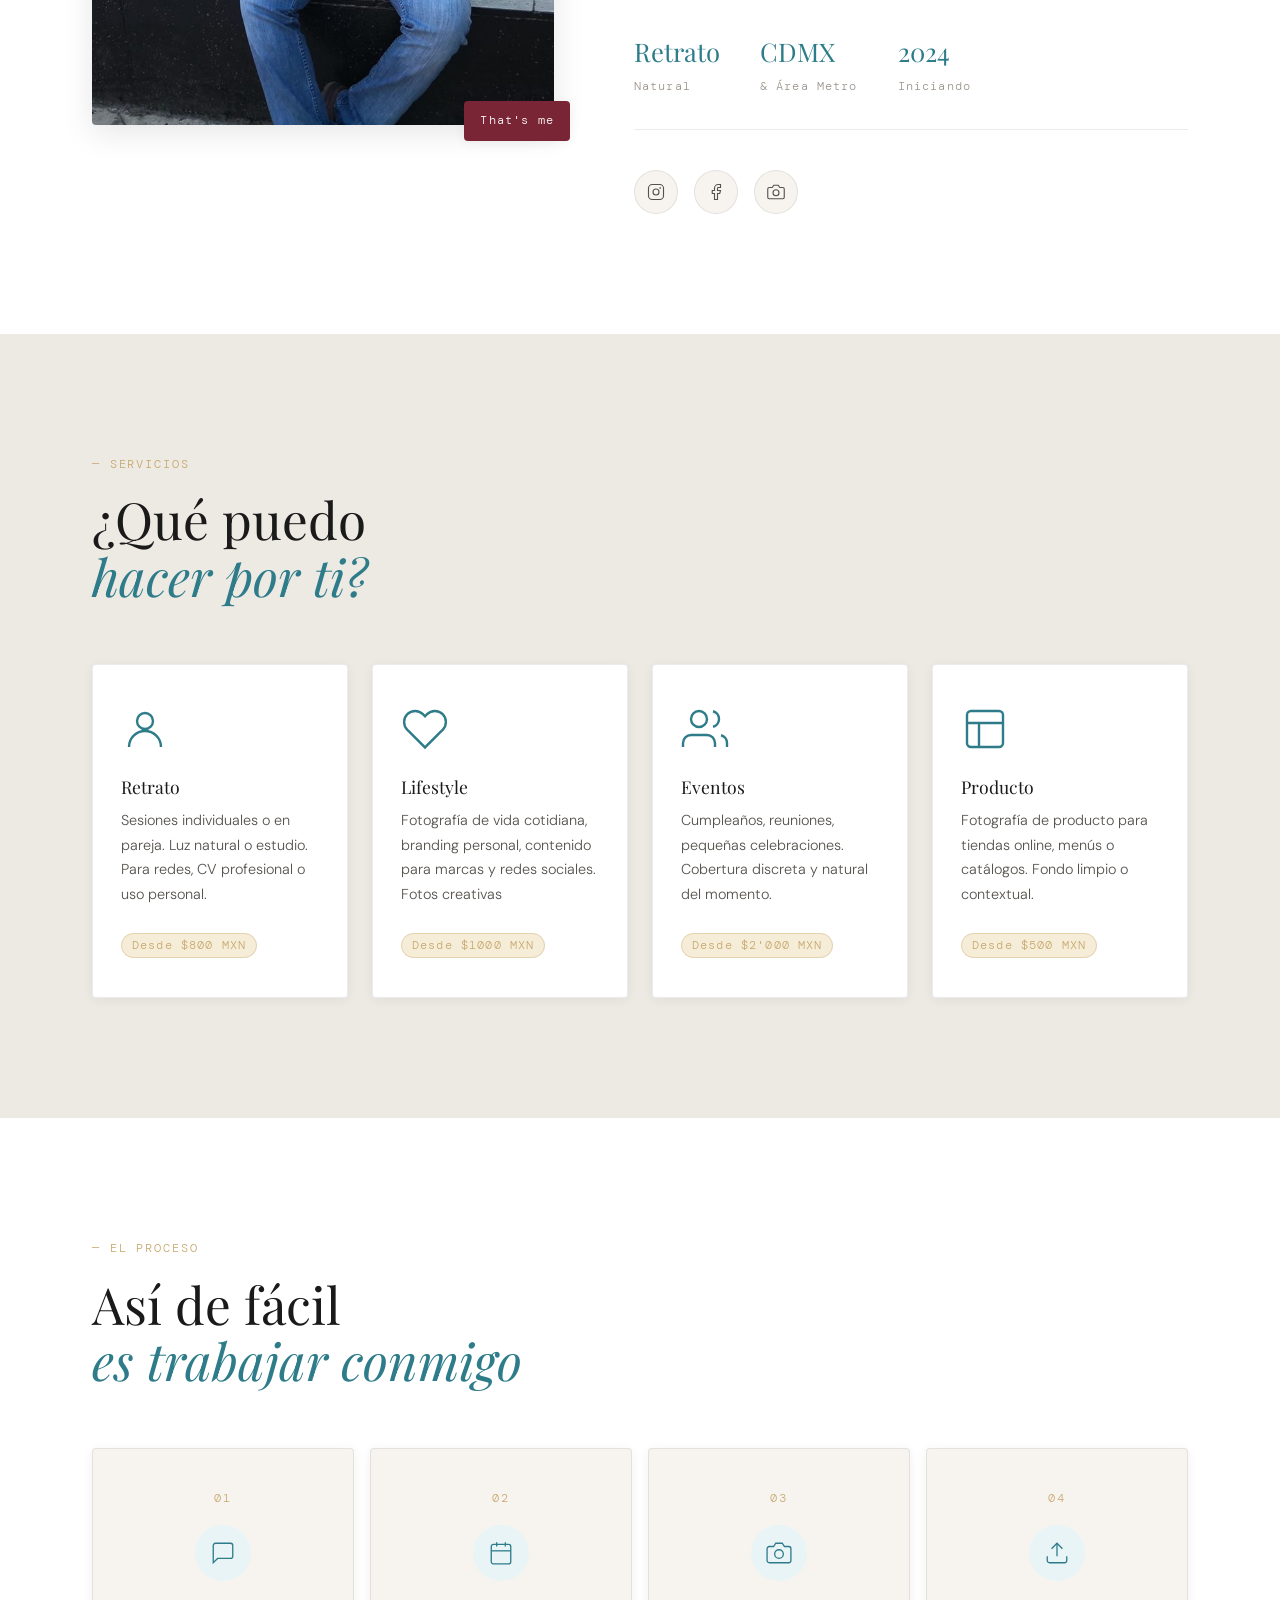
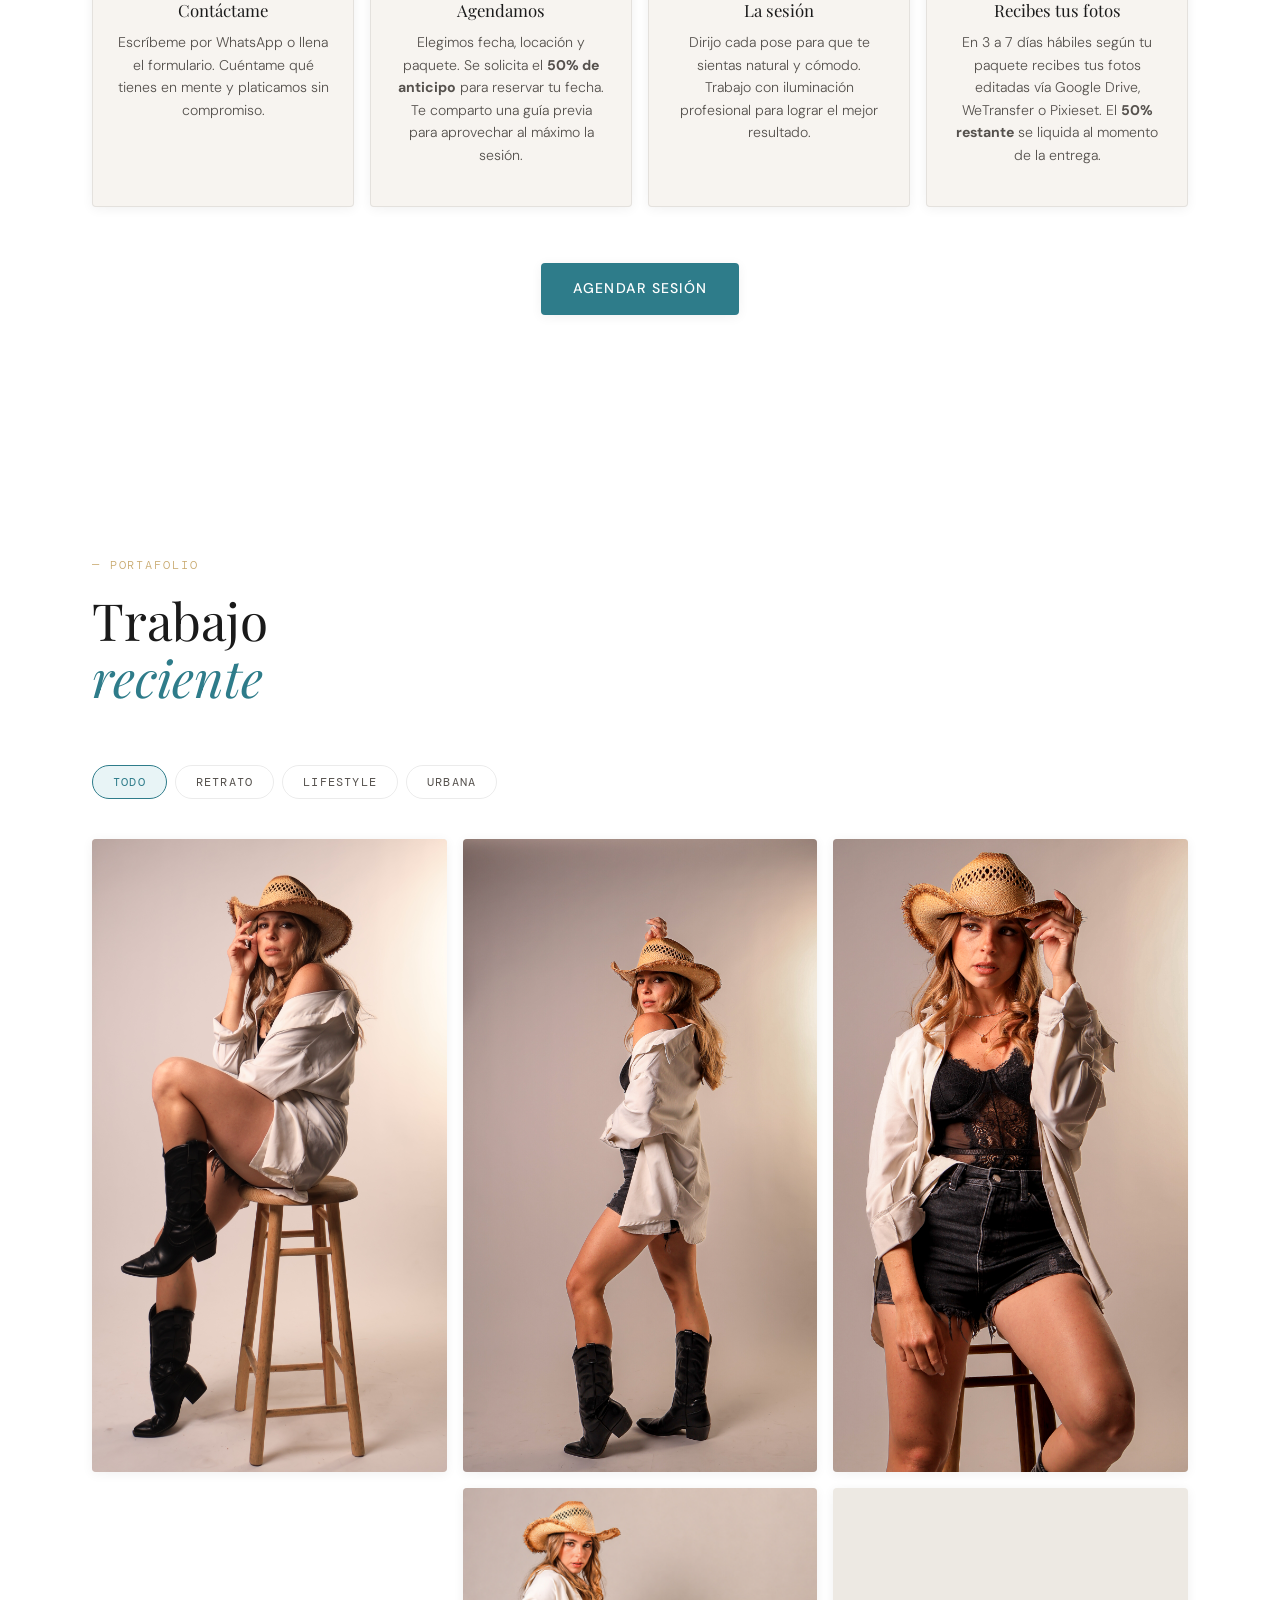
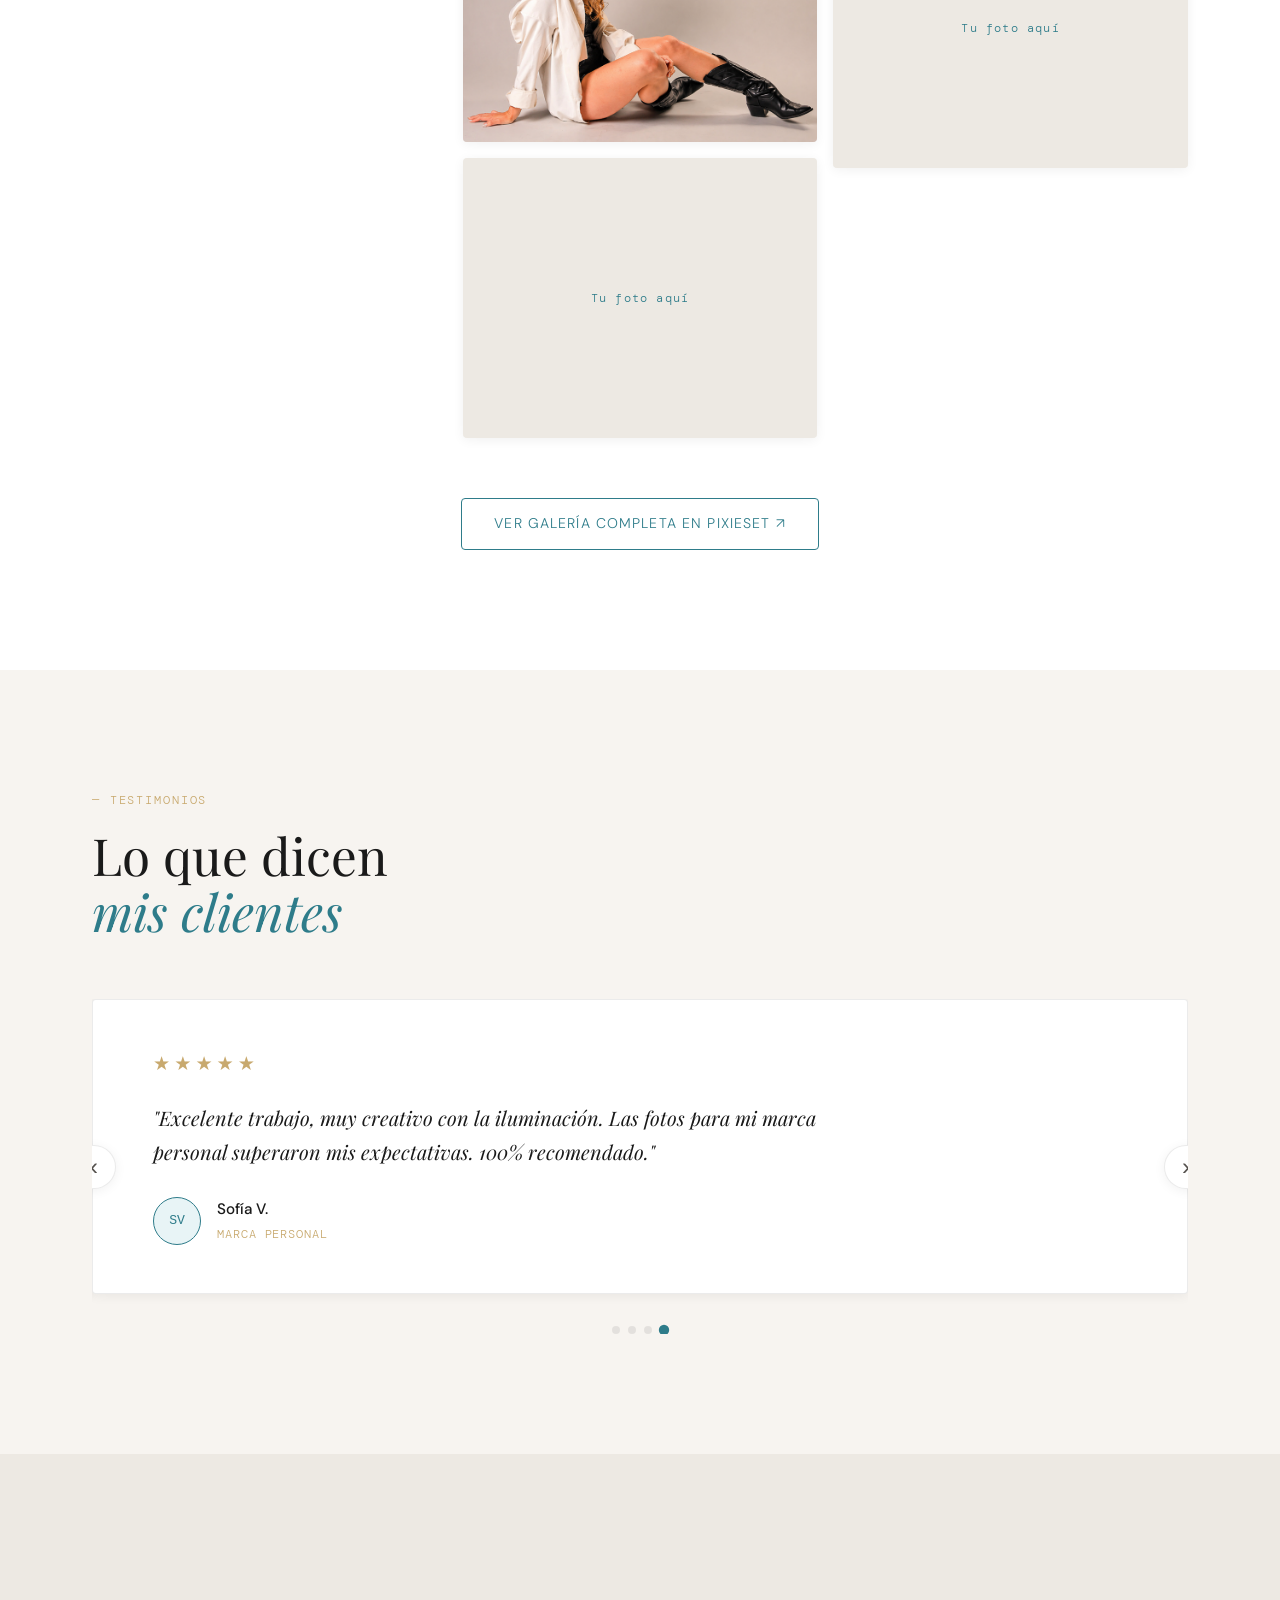
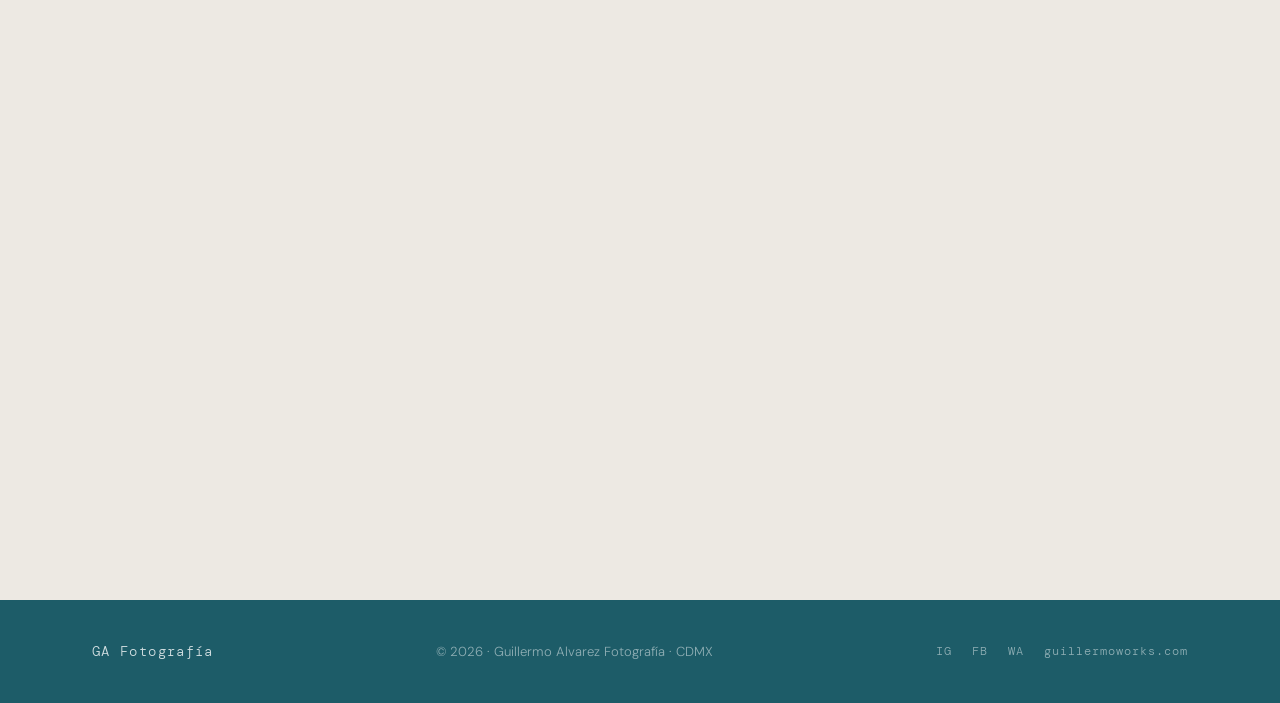
==== commit 707c9283: "Version casi final + seguridad" ====
--- a/index.html
+++ b/index.html
@@ -199,6 +199,77 @@
     </div>
   </section>
 
+
+<!-- ═══════════════════════════════════════════
+     CÓMO FUNCIONA
+═══════════════════════════════════════════ -->
+<section id="como-funciona">
+  <div class="container">
+    <div class="section-header reveal">
+      <p class="section-label">— El proceso</p>
+      <h2>Así de fácil<br/><em>es trabajar conmigo</em></h2>
+    </div>
+    <div class="pasos-grid">
+
+      <div class="paso reveal">
+        <div class="paso-num">01</div>
+        <div class="paso-icon">
+          <svg viewBox="0 0 24 24" fill="none" stroke="currentColor" stroke-width="1.2">
+            <path d="M21 15a2 2 0 0 1-2 2H7l-4 4V5a2 2 0 0 1 2-2h14a2 2 0 0 1 2 2z"/>
+          </svg>
+        </div>
+        <h3>Contáctame</h3>
+        <p>Escríbeme por WhatsApp o llena el formulario. Cuéntame qué tienes en mente y platicamos sin compromiso.</p>
+      </div>
+
+      <div class="paso-conector reveal"></div>
+
+      <div class="paso reveal">
+        <div class="paso-num">02</div>
+        <div class="paso-icon">
+          <svg viewBox="0 0 24 24" fill="none" stroke="currentColor" stroke-width="1.2">
+            <rect x="3" y="4" width="18" height="18" rx="2"/><line x1="16" y1="2" x2="16" y2="6"/><line x1="8" y1="2" x2="8" y2="6"/><line x1="3" y1="10" x2="21" y2="10"/>
+          </svg>
+        </div>
+        <h3>Agendamos</h3>
+        <p>Elegimos fecha, locación y paquete. Se solicita el <strong>50% de anticipo</strong> para reservar tu fecha. Te comparto una guía previa para aprovechar al máximo la sesión.</p>
+      </div>
+
+      <div class="paso-conector reveal"></div>
+
+      <div class="paso reveal">
+        <div class="paso-num">03</div>
+        <div class="paso-icon">
+          <svg viewBox="0 0 24 24" fill="none" stroke="currentColor" stroke-width="1.2">
+            <path d="M23 19a2 2 0 0 1-2 2H3a2 2 0 0 1-2-2V8a2 2 0 0 1 2-2h4l2-3h6l2 3h4a2 2 0 0 1 2 2z"/><circle cx="12" cy="13" r="4"/>
+          </svg>
+        </div>
+        <h3>La sesión</h3>
+        <p>Dirijo cada pose para que te sientas natural y cómodo. Trabajo con iluminación profesional para lograr el mejor resultado.</p>
+      </div>
+
+      <div class="paso-conector reveal"></div>
+
+        <div class="paso reveal">
+          <div class="paso-num">04</div>
+          <div class="paso-icon">
+            <svg viewBox="0 0 24 24" fill="none" stroke="currentColor" stroke-width="1.2">
+              <path d="M21 15v4a2 2 0 0 1-2 2H5a2 2 0 0 1-2-2v-4"/><polyline points="17 8 12 3 7 8"/><line x1="12" y1="3" x2="12" y2="15"/>
+            </svg>
+          </div>
+          <h3>Recibes tus fotos</h3>
+          <p>En 3 a 7 días hábiles según tu paquete recibes tus fotos editadas vía Google Drive, WeTransfer o Pixieset. El <strong>50% restante</strong> se liquida al momento de la entrega.</p>
+        </div>
+
+    </div>
+
+    <div class="como-cta reveal">
+      <a href="#contact" class="btn-primary">Agendar sesión</a>
+    </div>
+  </div>
+</section>
+
+
   <!-- ═══════════════════════════════════════════
        PORTFOLIO
   ═══════════════════════════════════════════ -->
--- a/assets/css/style.css
+++ b/assets/css/style.css
@@ -711,4 +711,116 @@
   .testimonio-texto { font-size: 1.05rem; }
   .test-prev { left: 0; }
   .test-next { right: 0; }
+}
+
+/* ═══════════════════════════════════════════
+   CÓMO FUNCIONA
+═══════════════════════════════════════════ */
+#como-funciona {
+  padding: 120px 0;
+  background: var(--bg2);
+}
+
+.pasos-grid {
+  display: flex;
+  align-items: center;
+  gap: 0;
+}
+
+.paso {
+  flex: 1;
+  text-align: center;
+  padding: 40px 24px;
+  background: var(--bg);
+  border: 1px solid var(--border-soft);
+  border-radius: var(--radius);
+  box-shadow: var(--shadow-sm);
+  transition: transform var(--transition), box-shadow var(--transition), border-color var(--transition);
+  position: relative;
+}
+.paso:hover {
+  transform: translateY(-4px);
+  box-shadow: var(--shadow-md);
+  border-color: var(--teal);
+}
+
+.paso-num {
+  font-family: var(--font-mono);
+  font-size: 0.72rem;
+  letter-spacing: 0.15em;
+  color: var(--gold);
+  margin-bottom: 16px;
+}
+
+.paso-icon {
+  width: 56px;
+  height: 56px;
+  background: var(--teal-light);
+  border-radius: 50%;
+  display: flex;
+  align-items: center;
+  justify-content: center;
+  margin: 0 auto 20px;
+  transition: background var(--transition);
+}
+.paso:hover .paso-icon { background: var(--teal); }
+.paso-icon svg {
+  width: 26px;
+  height: 26px;
+  stroke: var(--teal);
+  transition: stroke var(--transition);
+}
+.paso:hover .paso-icon svg { stroke: #fff; }
+
+.paso h3 {
+  font-size: 1.05rem;
+  margin-bottom: 12px;
+  color: var(--text);
+}
+
+.paso p {
+  font-size: 0.88rem;
+  color: var(--text-muted);
+  line-height: 1.6;
+}
+
+/* Conector entre pasos */
+.paso-conector {
+  width: 48px;
+  height: 2px;
+  background: linear-gradient(to right, var(--teal), var(--gold));
+  flex-shrink: 0;
+  position: relative;
+}
+.paso-conector::after {
+  content: '›';
+  position: absolute;
+  right: -6px;
+  top: 50%;
+  transform: translateY(-50%);
+  color: var(--gold);
+  font-size: 1.2rem;
+  line-height: 1;
+}
+
+.como-cta {
+  text-align: center;
+  margin-top: 56px;
+}
+
+/* Responsive */
+@media (min-width: 769px) {
+  .pasos-grid {
+    display: grid;
+    grid-template-columns: repeat(4, 1fr);
+    gap: 16px;
+    align-items: stretch;
+  }
+  .paso {
+    flex: none;
+    width: 100%;
+  }
+  .paso-conector {
+    display: none;
+  }
 }
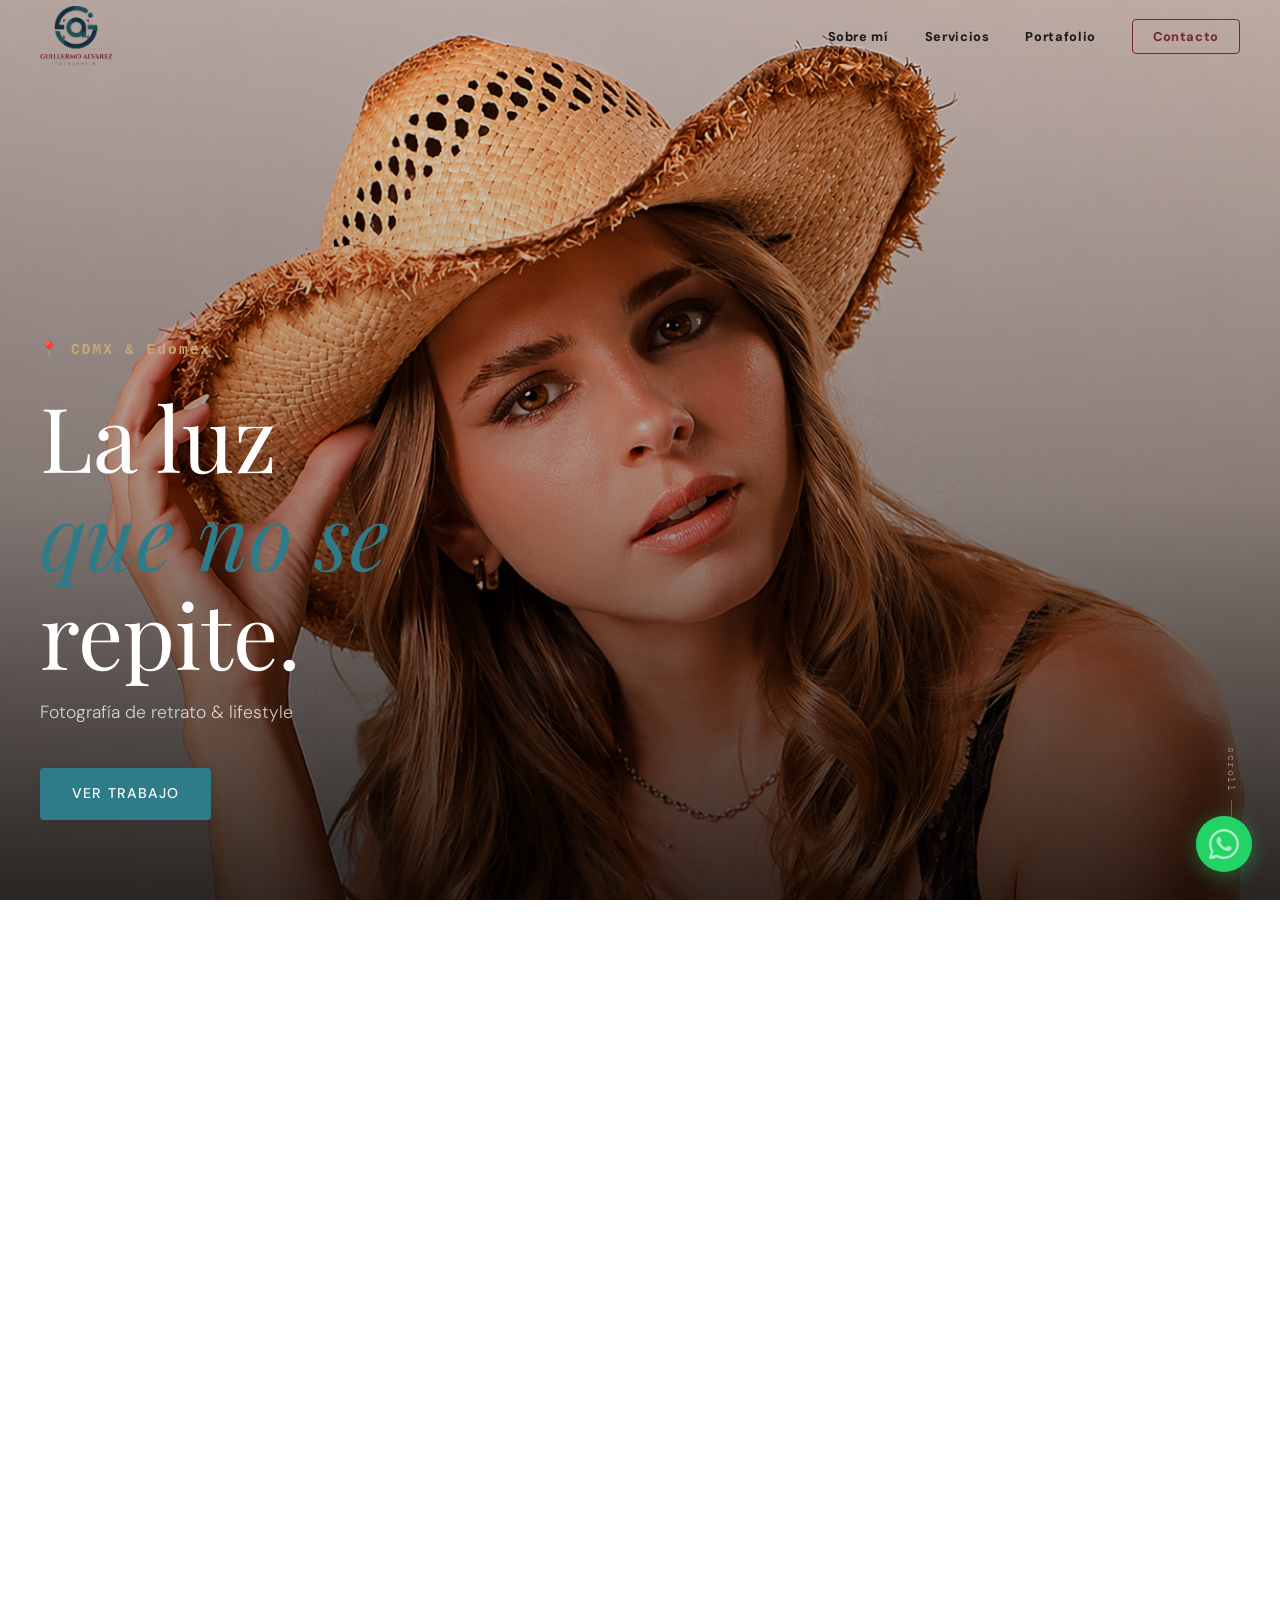
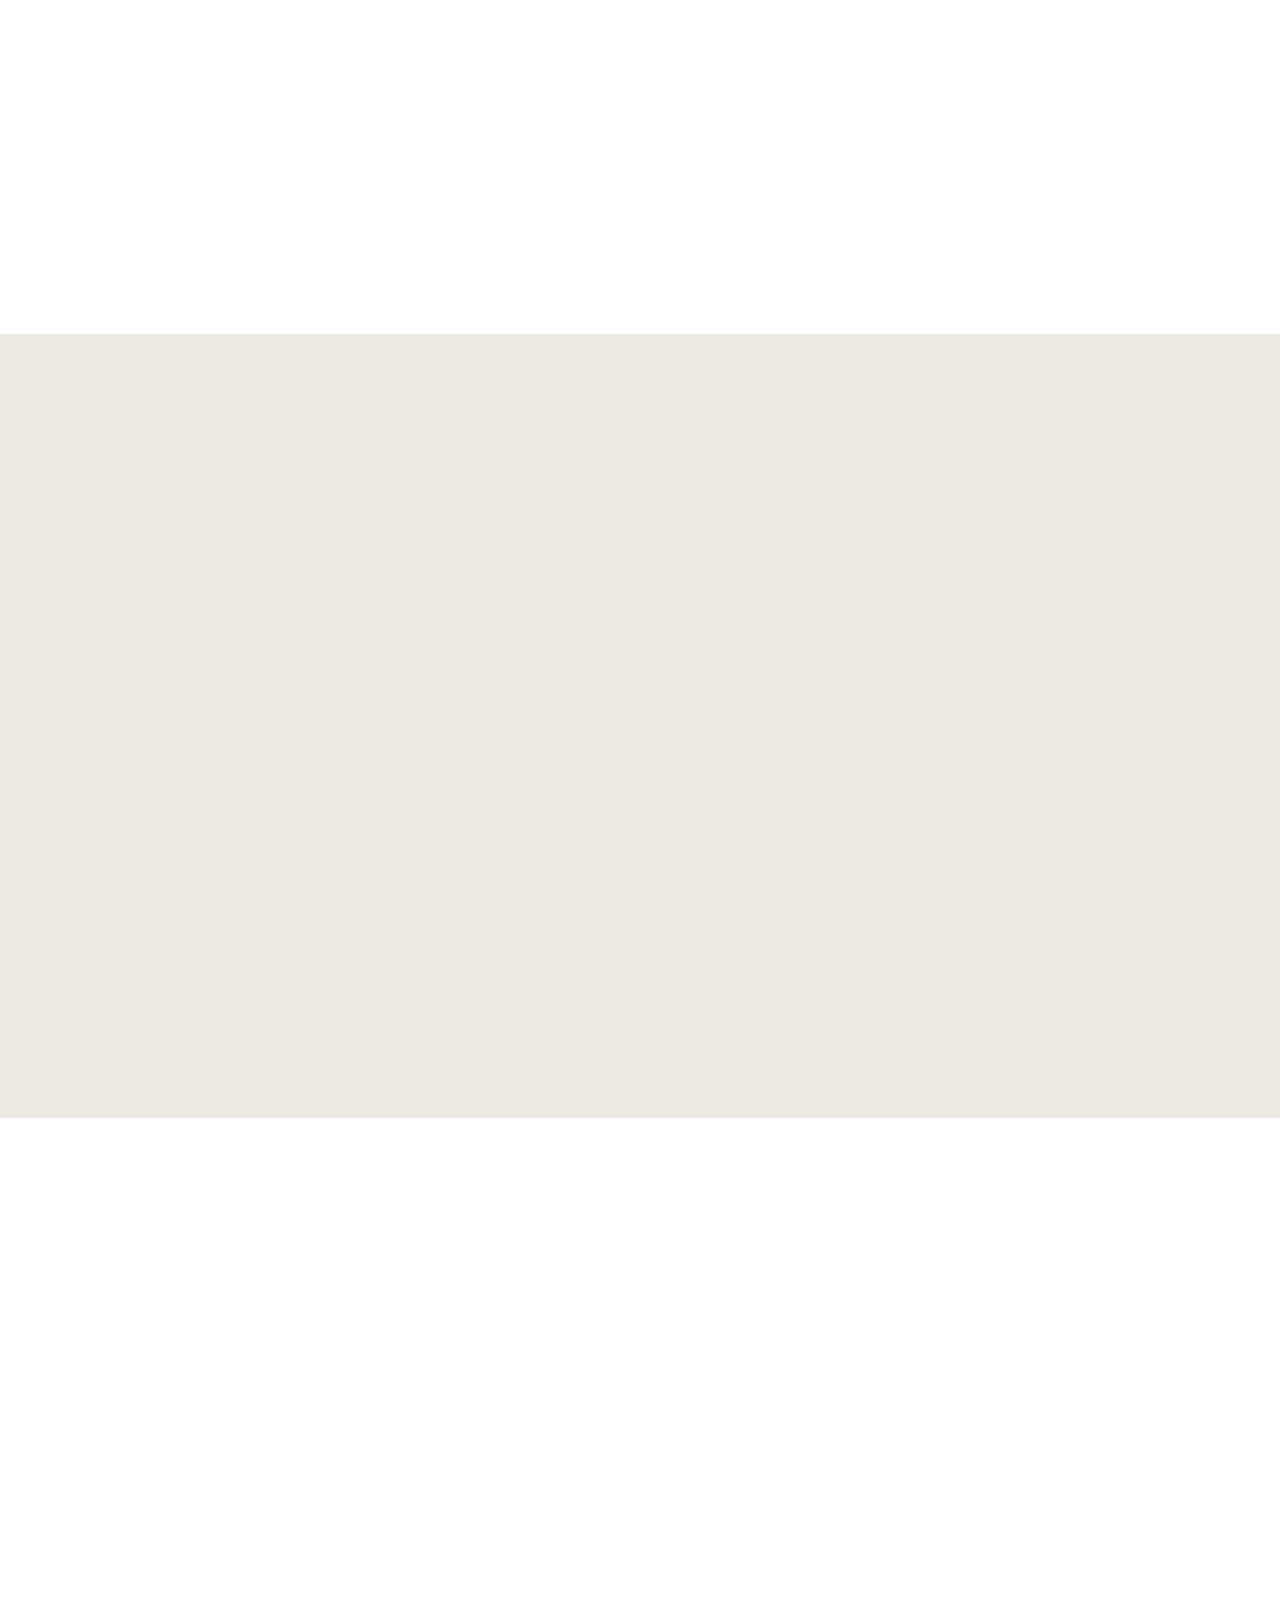
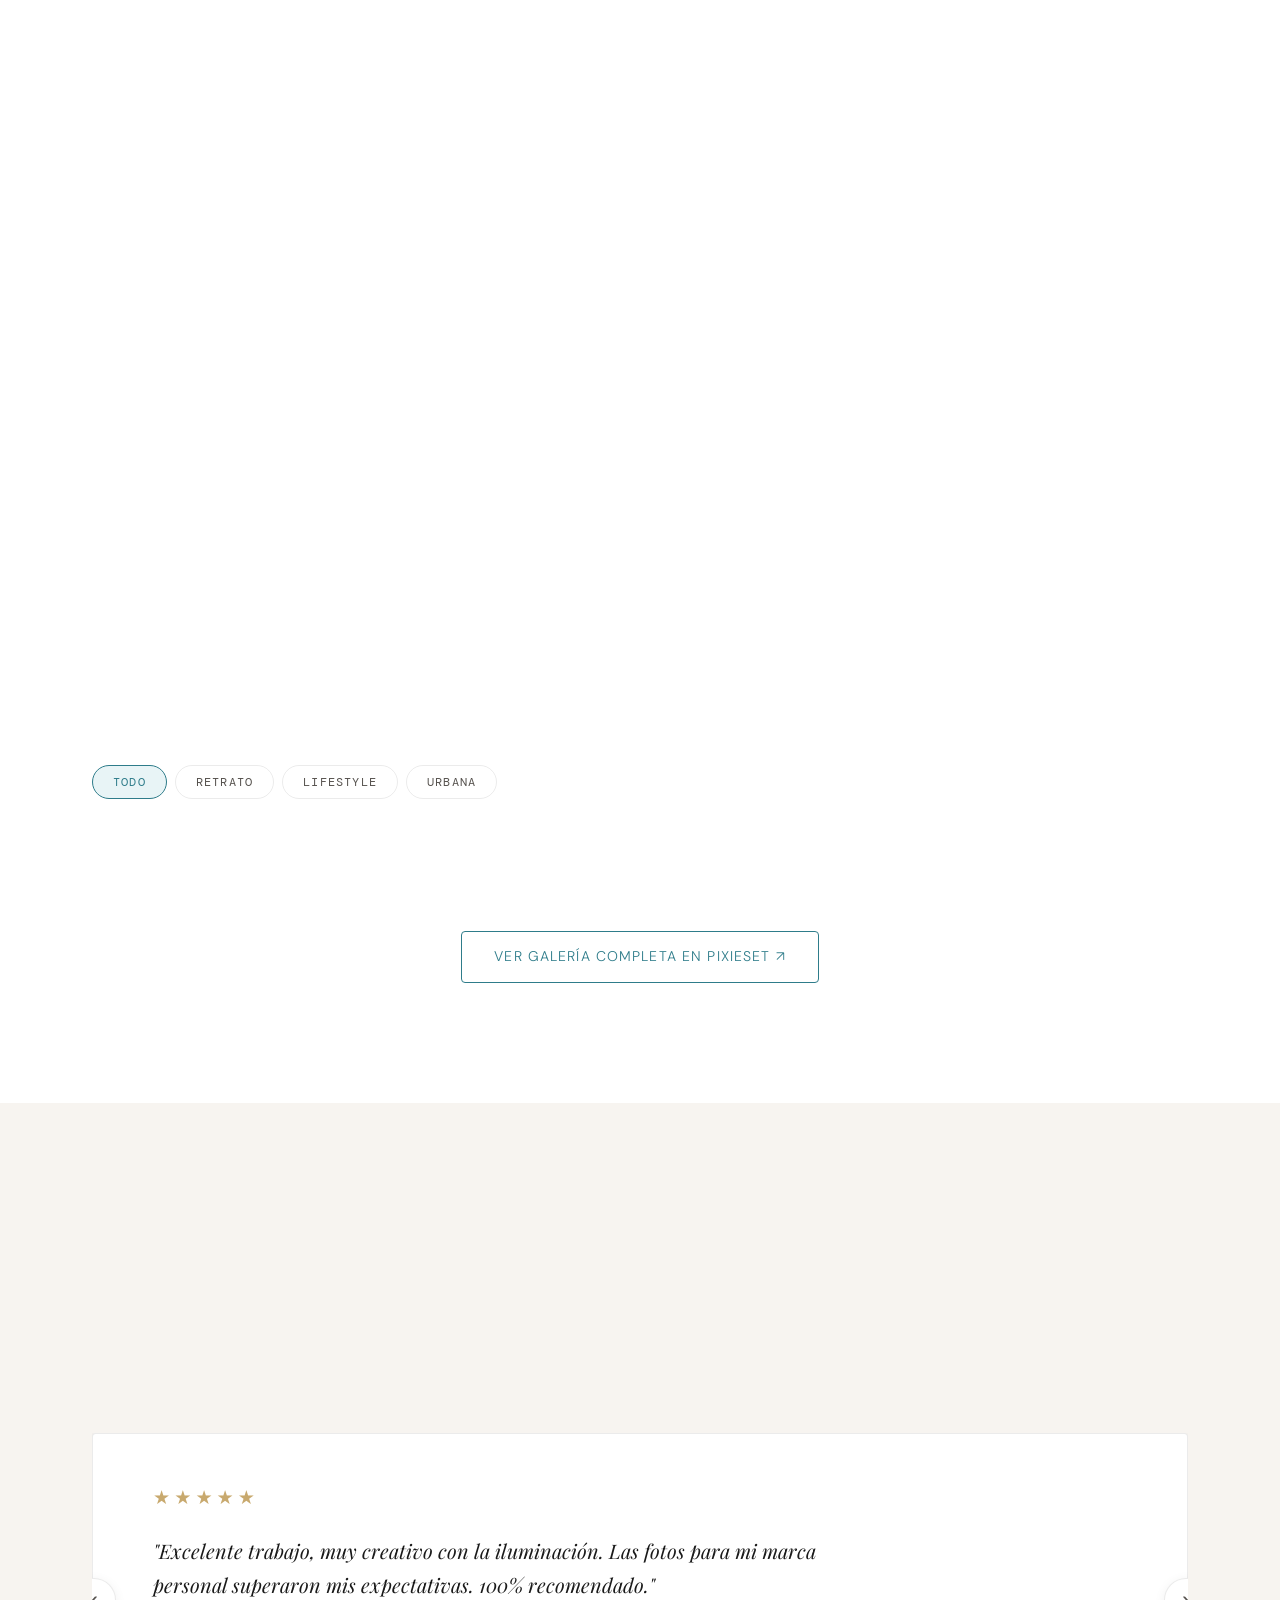
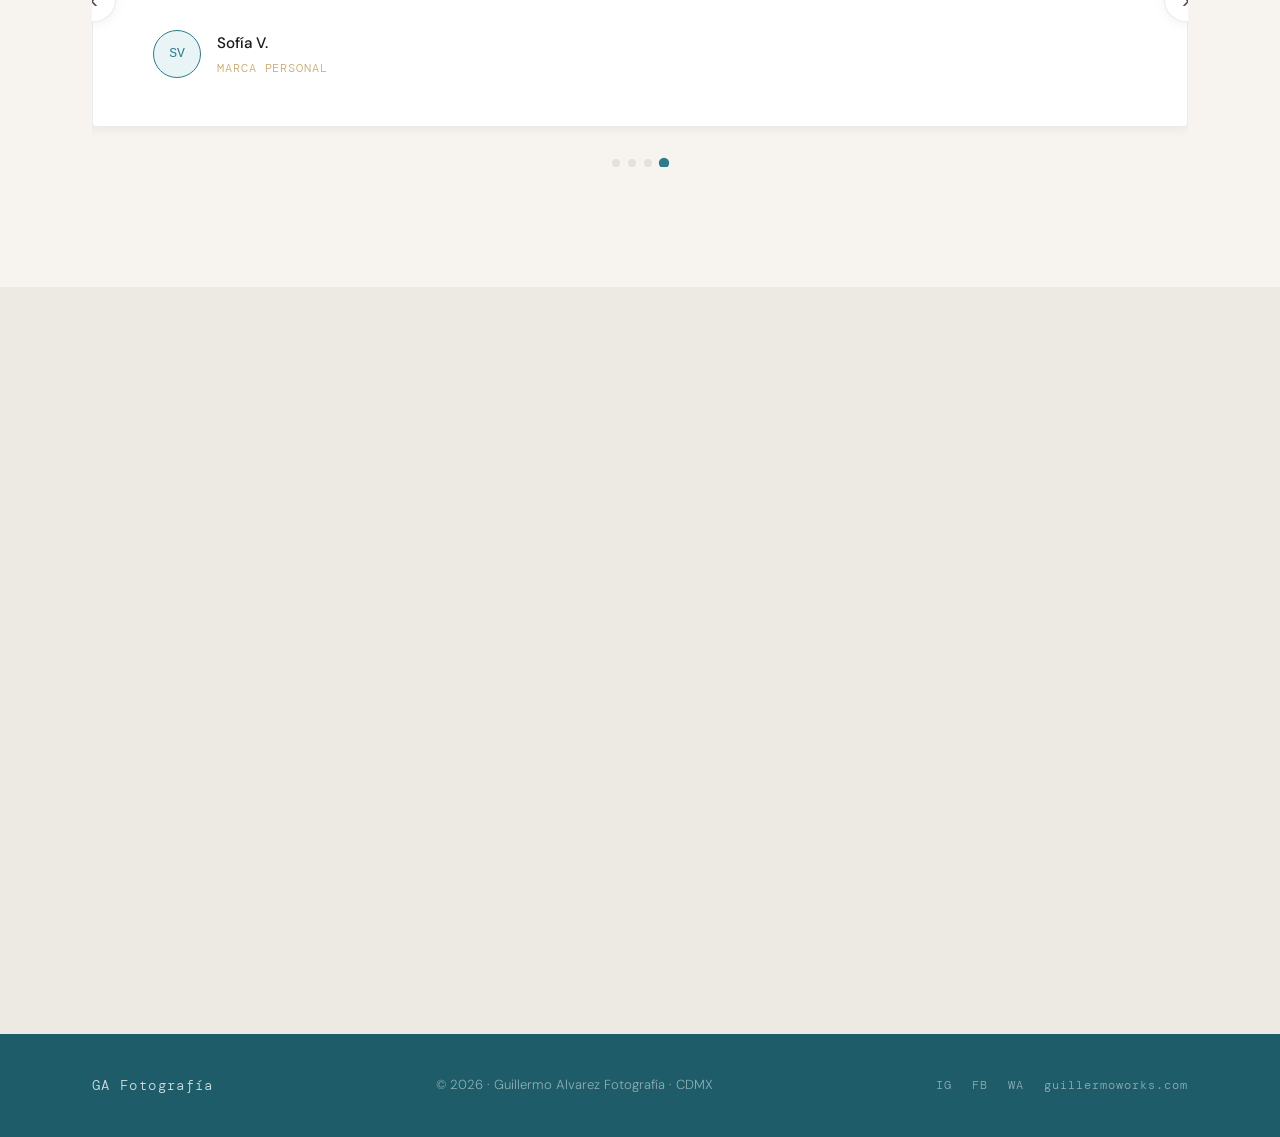
==== commit 2d54f497: "Version seguridad" ====
--- a/index.html
+++ b/index.html
@@ -475,6 +475,10 @@
           <label for="mensaje">Mensaje *</label>
           <textarea id="mensaje" name="mensaje" rows="4" placeholder="Cuéntame de tu proyecto..." required></textarea>
         </div>
+
+                <!-- Honeypot — invisible para humanos -->
+        <input type="text" name="website" style="display:none" tabindex="-1" autocomplete="off">
+
         <button type="submit" class="btn-primary btn-full" id="submitBtn">
           <span class="btn-text">Enviar mensaje</span>
           <span class="btn-loading" hidden>Enviando…</span>
